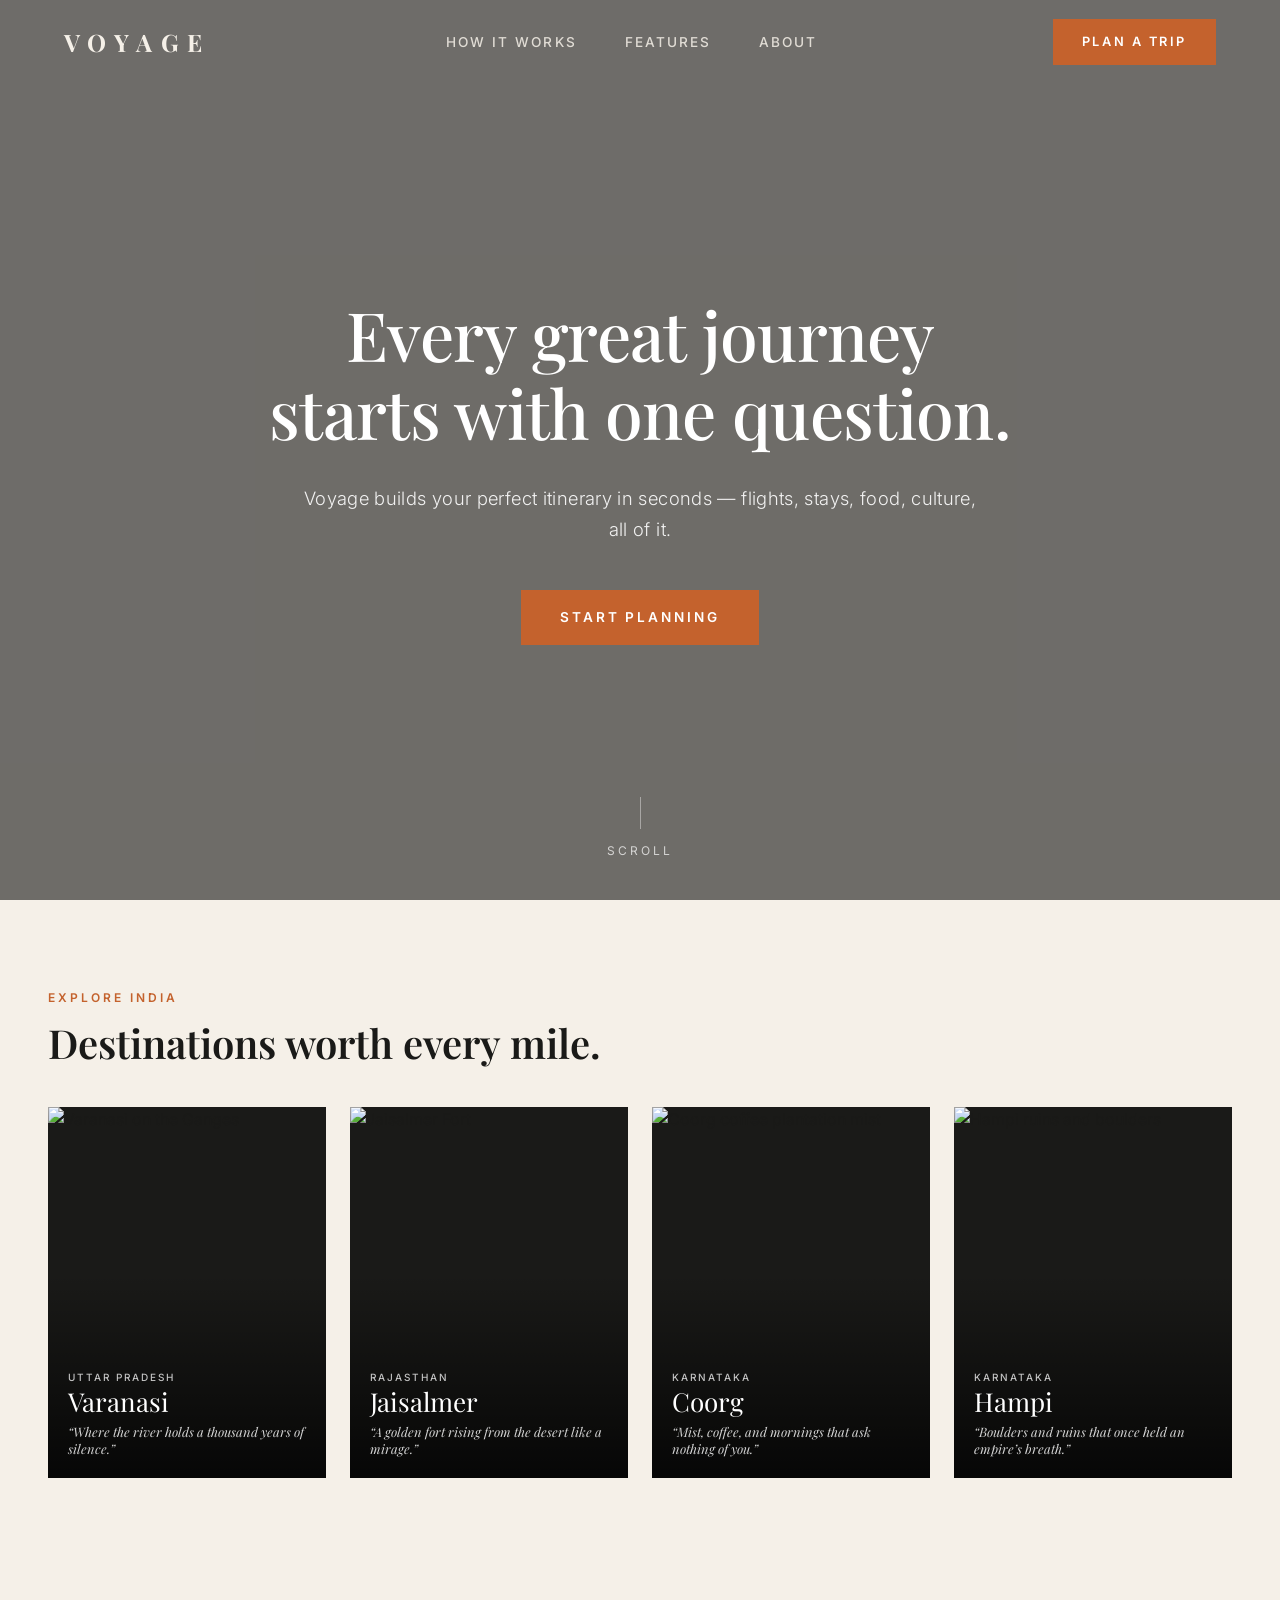
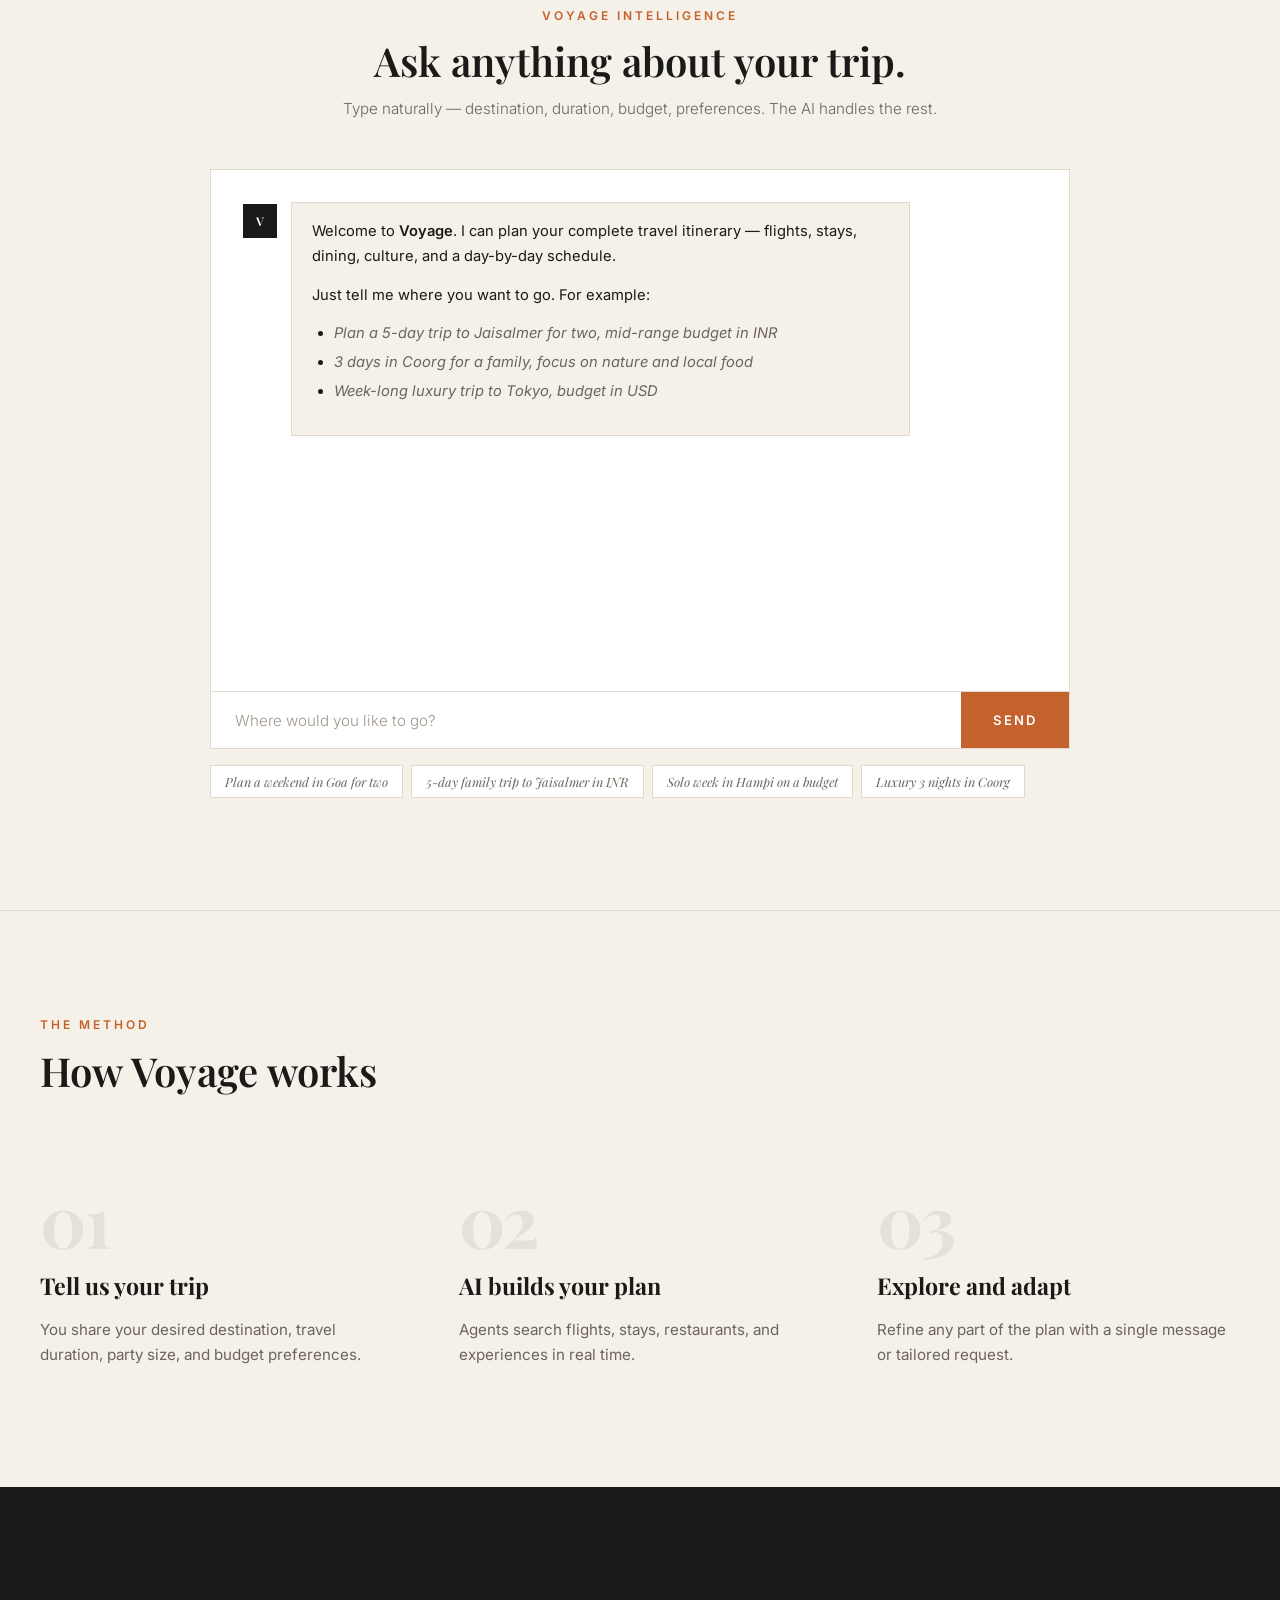
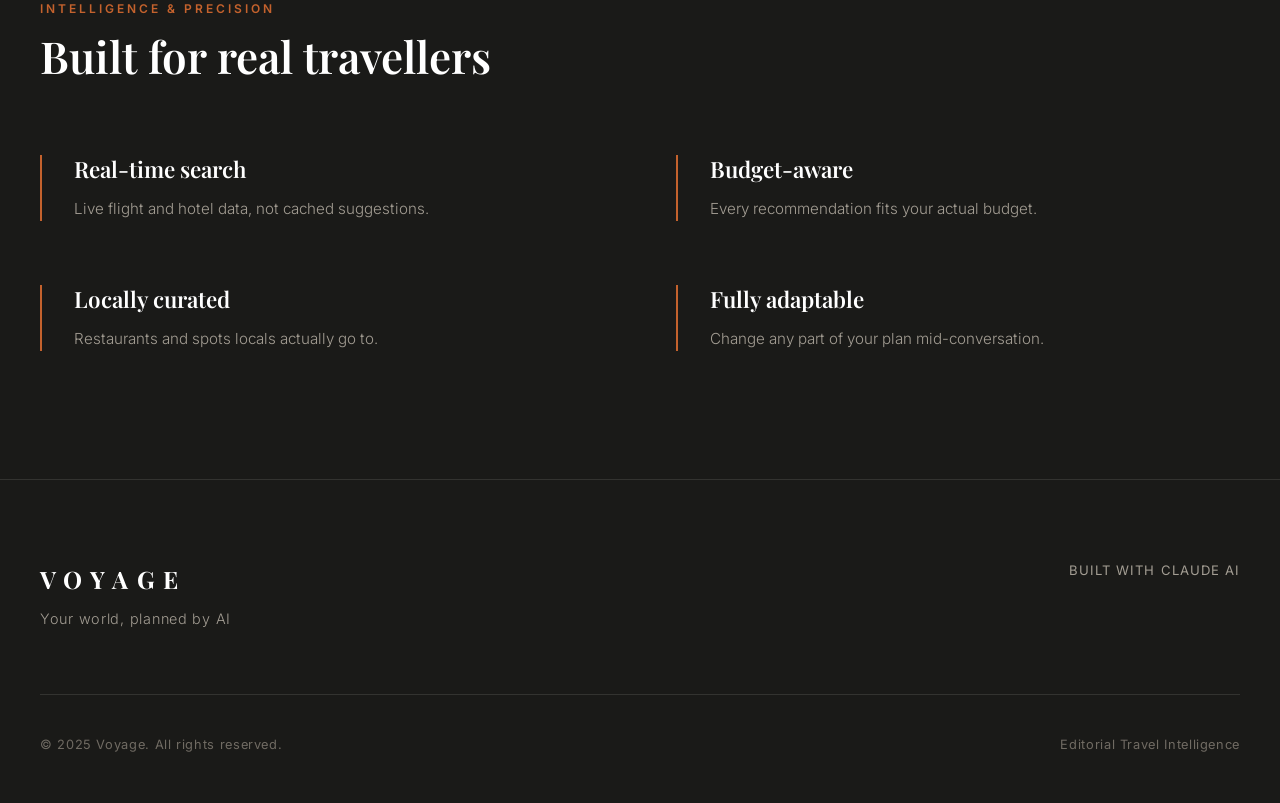
==== index.html @ a3fb4661 "Add PDF itinerary download support and dynamic frontend integration" ====
<!DOCTYPE html>
<html lang="en">

<head>
  <meta charset="UTF-8">
  <meta name="viewport" content="width=device-width, initial-scale=1.0">
  <title>VOYAGE — Your world, planned by AI</title>
  <meta name="description"
    content="Voyage builds your bespoke travel itinerary in seconds. Handcrafted, editorial itineraries powered by real-time intelligence.">

  <!-- Google Fonts: Playfair Display & Inter -->
  <link rel="preconnect" href="https://fonts.googleapis.com">
  <link rel="preconnect" href="https://fonts.gstatic.com" crossorigin>
  <link
    href="https://fonts.googleapis.com/css2?family=Inter:wght@300;400;500;600&family=Playfair+Display:ital,wght@0,400;0,500;0,600;0,700;1,400;1,600&display=swap"
    rel="stylesheet">

  <style>
    /* CSS RESET & VARIABLES */
    *,
    *::before,
    *::after {
      box-sizing: border-box;
      margin: 0;
      padding: 0;
    }

    :root {
      --bg-cream: #F5F0E8;
      --bg-white: #FFFFFF;
      --bg-dark: #1A1A18;
      --bg-dark-card: #222220;
      --text-dark: #1A1A18;
      --text-muted: #6B655D;
      --text-light: #F5F0E8;
      --text-light-muted: #A39D93;
      --accent-terracotta: #C4622D;
      --accent-terracotta-hover: #A84E1F;
      --border-cream: #E0D9CE;
      --border-dark: #333330;
      --num-grey: #E5E0D8;
      --font-serif: 'Playfair Display', Georgia, serif;
      --font-sans: 'Inter', -apple-system, BlinkMacSystemFont, 'Segoe UI', Roboto, sans-serif;
    }

    html {
      scroll-behavior: smooth;
      background-color: var(--bg-cream);
      color: var(--text-dark);
      font-family: var(--font-sans);
      font-size: 16px;
      line-height: 1.6;
      -webkit-font-smoothing: antialiased;
    }

    body {
      background-color: var(--bg-cream);
      overflow-x: hidden;
    }

    a {
      color: inherit;
      text-decoration: none;
      transition: opacity 0.2s ease, color 0.2s ease;
    }

    button,
    input,
    select,
    textarea {
      font-family: inherit;
      border-radius: 0 !important;
    }

    /* 1. NAVBAR */
    .navbar {
      position: fixed;
      top: 0;
      left: 0;
      right: 0;
      height: 84px;
      display: flex;
      align-items: center;
      justify-content: space-between;
      padding: 0 4rem;
      z-index: 1000;
      transition: background-color 0.3s ease, border-color 0.3s ease;
      background: transparent;
    }

    .navbar.scrolled {
      background-color: rgba(26, 26, 24, 0.95);
      backdrop-filter: blur(10px);
      border-bottom: 1px solid var(--border-dark);
    }

    .nav-logo {
      font-family: var(--font-serif);
      font-size: 1.5rem;
      font-weight: 700;
      letter-spacing: 0.35em;
      text-transform: uppercase;
      color: var(--text-light);
    }

    .nav-links {
      display: flex;
      align-items: center;
      gap: 3rem;
      list-style: none;
    }

    .nav-link {
      font-size: 0.85rem;
      font-weight: 500;
      letter-spacing: 0.15em;
      text-transform: uppercase;
      color: var(--text-light);
      opacity: 0.85;
      padding: 0.5rem 0;
      position: relative;
    }

    .nav-link:hover {
      opacity: 1;
    }

    .nav-link::after {
      content: '';
      position: absolute;
      bottom: 0;
      left: 0;
      width: 0;
      height: 1px;
      background-color: var(--accent-terracotta);
      transition: width 0.25s ease;
    }

    .nav-link:hover::after {
      width: 100%;
    }

    .btn-terracotta {
      background-color: var(--accent-terracotta);
      color: #FFFFFF;
      border: 1px solid var(--accent-terracotta);
      padding: 12px 28px;
      font-size: 0.8rem;
      font-weight: 600;
      letter-spacing: 0.2em;
      text-transform: uppercase;
      cursor: pointer;
      display: inline-block;
      text-align: center;
      transition: background-color 0.2s ease, border-color 0.2s ease, transform 0.15s ease;
    }

    .btn-terracotta:hover {
      background-color: var(--accent-terracotta-hover);
      border-color: var(--accent-terracotta-hover);
    }

    .btn-terracotta:active {
      transform: translateY(1px);
    }

    /* 2. HERO SECTION */
    .hero-section {
      position: relative;
      height: 100vh;
      min-height: 700px;
      display: flex;
      flex-direction: column;
      justify-content: center;
      align-items: center;
      text-align: center;
      background-image: url('https://images.unsplash.com/photo-1476514525535-07fb3b4ae5f1?w=1800');
      background-size: cover;
      background-position: center;
      background-attachment: fixed;
      padding: 0 2rem;
    }

    .hero-overlay {
      position: absolute;
      top: 0;
      left: 0;
      right: 0;
      bottom: 0;
      background-color: rgba(0, 0, 0, 0.55);
      z-index: 1;
    }

    .hero-content {
      position: relative;
      z-index: 2;
      max-width: 900px;
      margin: 0 auto;
      padding-top: 40px;
    }

    .hero-headline {
      font-family: var(--font-serif);
      font-size: 4.25rem;
      font-weight: 500;
      line-height: 1.15;
      color: #FFFFFF;
      letter-spacing: -0.01em;
      margin-bottom: 2rem;
    }

    .hero-headline span {
      display: block;
    }

    .hero-subheading {
      font-size: 1.15rem;
      font-weight: 300;
      color: rgba(255, 255, 255, 0.9);
      max-width: 680px;
      margin: 0 auto 2.75rem auto;
      line-height: 1.7;
      letter-spacing: 0.02em;
    }

    .hero-cta {
      padding: 16px 38px;
      font-size: 0.85rem;
      letter-spacing: 0.22em;
    }

    .hero-scroll-indicator {
      position: absolute;
      bottom: 2.5rem;
      left: 50%;
      transform: translateX(-50%);
      z-index: 2;
      display: flex;
      flex-direction: column;
      align-items: center;
      gap: 0.75rem;
      color: rgba(255, 255, 255, 0.7);
      font-size: 0.75rem;
      letter-spacing: 0.25em;
      text-transform: uppercase;
      font-weight: 400;
    }

    .hero-scroll-line {
      width: 1px;
      height: 32px;
      background-color: rgba(255, 255, 255, 0.4);
      animation: scrollPulse 2s cubic-bezier(0.65, 0, 0.35, 1) infinite;
    }

    @keyframes scrollPulse {
      0% {
        transform: scaleY(0);
        transform-origin: top;
        opacity: 0;
      }

      50% {
        transform: scaleY(1);
        transform-origin: top;
        opacity: 1;
      }

      50.1% {
        transform: scaleY(1);
        transform-origin: bottom;
        opacity: 1;
      }

      100% {
        transform: scaleY(0);
        transform-origin: bottom;
        opacity: 0;
      }
    }

    /* 3. DESTINATION STRIP */
    .destinations-section {
      padding: 5.5rem 0 3rem 0;
      background-color: var(--bg-cream);
    }

    .destinations-header {
      max-width: 1320px;
      margin: 0 auto 2.5rem auto;
      padding: 0 3rem;
      display: flex;
      justify-content: space-between;
      align-items: flex-end;
    }

    .section-eyebrow {
      font-size: 0.75rem;
      font-weight: 600;
      letter-spacing: 0.25em;
      text-transform: uppercase;
      color: var(--accent-terracotta);
      margin-bottom: 0.75rem;
    }

    .section-title {
      font-family: var(--font-serif);
      font-size: 2.5rem;
      font-weight: 600;
      line-height: 1.2;
      color: var(--text-dark);
    }

    .destinations-container {
      max-width: 1320px;
      margin: 0 auto;
      padding: 0 3rem;
      display: grid;
      grid-template-columns: repeat(4, 1fr);
      gap: 1.5rem;
    }

    .destination-card {
      position: relative;
      aspect-ratio: 3 / 4;
      overflow: hidden;
      cursor: pointer;
      background-color: #1A1A18;
      border: none;
    }

    .destination-image {
      width: 100%;
      height: 100%;
      object-fit: cover;
      display: block;
      transition: transform 0.6s cubic-bezier(0.25, 1, 0.5, 1);
    }

    .destination-card:hover .destination-image {
      transform: scale(1.03);
    }

    .destination-overlay {
      position: absolute;
      bottom: 0;
      left: 0;
      right: 0;
      top: 0;
      background: linear-gradient(to top, rgba(0, 0, 0, 0.75) 0%, transparent 55%);
      display: flex;
      flex-direction: column;
      justify-content: flex-end;
      align-items: flex-start;
      padding: 20px;
      text-align: left;
    }

    .destination-state {
      font-family: var(--font-sans);
      font-size: 10px;
      font-weight: 500;
      letter-spacing: 0.2em;
      text-transform: uppercase;
      color: #FFFFFF;
      opacity: 0.75;
      margin-bottom: 2px;
    }

    .destination-city {
      font-family: var(--font-serif);
      font-size: 26px;
      font-weight: 400;
      color: #FFFFFF;
      line-height: 1.15;
    }

    .destination-story {
      font-family: var(--font-serif);
      font-style: italic;
      font-size: 13px;
      color: #FFFFFF;
      opacity: 0.82;
      margin-top: 6px;
      display: block;
      line-height: 1.35;
    }

    /* 4. CHATBOT SECTION */
    .planner-section {
      padding: 5rem 2rem 7rem 2rem;
      background-color: var(--bg-cream);
    }

    .planner-wrapper {
      max-width: 860px;
      margin: 0 auto;
    }

    .planner-header {
      text-align: center;
      margin-bottom: 3rem;
    }

    /* Chat Window */
    .chat-window {
      background-color: var(--bg-white);
      border: 1px solid var(--border-cream);
      display: flex;
      flex-direction: column;
      height: 580px;
    }

    .chat-messages {
      flex: 1;
      overflow-y: auto;
      padding: 2rem;
      display: flex;
      flex-direction: column;
      gap: 1.5rem;
      scroll-behavior: smooth;
    }

    .chat-messages::-webkit-scrollbar {
      width: 4px;
    }
    .chat-messages::-webkit-scrollbar-track {
      background: var(--bg-cream);
    }
    .chat-messages::-webkit-scrollbar-thumb {
      background: var(--border-cream);
    }

    /* Message bubbles */
    .chat-msg {
      display: flex;
      gap: 0.85rem;
      animation: fadeIn 0.3s ease;
    }

    .chat-msg.user {
      flex-direction: row-reverse;
    }

    .chat-avatar {
      width: 34px;
      height: 34px;
      flex-shrink: 0;
      border: 1px solid var(--border-cream);
      display: flex;
      align-items: center;
      justify-content: center;
      font-size: 12px;
      font-weight: 600;
      letter-spacing: 0.05em;
      font-family: var(--font-serif);
      align-self: flex-start;
      margin-top: 2px;
    }

    .chat-avatar.user-av {
      background-color: var(--accent-terracotta);
      color: #FFFFFF;
      border-color: var(--accent-terracotta);
    }

    .chat-avatar.bot-av {
      background-color: var(--bg-dark);
      color: #FFFFFF;
      border-color: var(--bg-dark);
    }

    .chat-bubble {
      max-width: 78%;
      padding: 1rem 1.25rem;
      font-size: 0.92rem;
      line-height: 1.7;
      color: var(--text-dark);
    }

    .chat-msg.user .chat-bubble {
      background-color: var(--bg-dark);
      color: var(--text-light);
      font-style: italic;
      font-family: var(--font-serif);
    }

    .chat-msg.bot .chat-bubble {
      background-color: var(--bg-cream);
      border: 1px solid var(--border-cream);
    }

    /* Typing indicator */
    .typing-indicator {
      display: flex;
      align-items: center;
      gap: 5px;
      padding: 1rem 1.25rem;
      background-color: var(--bg-cream);
      border: 1px solid var(--border-cream);
      width: fit-content;
    }

    .typing-dot {
      width: 7px;
      height: 7px;
      background-color: var(--accent-terracotta);
      border-radius: 50%;
      animation: typingBounce 1.2s infinite ease-in-out;
    }

    .typing-dot:nth-child(2) { animation-delay: 0.2s; }
    .typing-dot:nth-child(3) { animation-delay: 0.4s; }

    @keyframes typingBounce {
      0%, 60%, 100% { transform: translateY(0); }
      30% { transform: translateY(-6px); }
    }

    /* Chat Input Bar */
    .chat-input-bar {
      display: flex;
      border-top: 1px solid var(--border-cream);
      background-color: var(--bg-white);
    }

    .chat-input {
      flex: 1;
      background-color: transparent;
      border: none;
      padding: 1.1rem 1.5rem;
      font-size: 0.95rem;
      color: var(--text-dark);
      font-family: var(--font-sans);
      outline: none;
      resize: none;
      height: 56px;
      line-height: 1.5;
    }

    .chat-input::placeholder {
      color: #9E968A;
      font-weight: 300;
    }

    .chat-send-btn {
      background-color: var(--accent-terracotta);
      color: #FFFFFF;
      border: none;
      padding: 0 2rem;
      font-size: 0.82rem;
      font-weight: 600;
      letter-spacing: 0.15em;
      text-transform: uppercase;
      cursor: pointer;
      transition: background-color 0.2s ease;
      white-space: nowrap;
    }

    .chat-send-btn:hover {
      background-color: var(--accent-terracotta-hover);
    }

    .chat-send-btn:disabled {
      opacity: 0.5;
      cursor: not-allowed;
    }

    /* Suggestion chips below input */
    .chat-suggestions {
      display: flex;
      flex-wrap: wrap;
      gap: 0.5rem;
      margin-top: 1rem;
    }

    .chat-chip {
      background-color: var(--bg-white);
      border: 1px solid var(--border-cream);
      color: var(--text-muted);
      padding: 7px 14px;
      font-size: 0.8rem;
      font-family: var(--font-serif);
      font-style: italic;
      cursor: pointer;
      transition: all 0.2s ease;
    }

    .chat-chip:hover {
      border-color: var(--accent-terracotta);
      color: var(--accent-terracotta);
    }

    /* Bot response markdown styling inside bubbles */
    .bot-response h1, .bot-response h2, .bot-response h3, .bot-response h4 {
      font-family: var(--font-serif);
      margin: 1.25rem 0 0.6rem 0;
      line-height: 1.3;
      color: var(--text-dark);
    }
    .bot-response h1 { font-size: 1.5rem; border-bottom: 1px solid var(--border-cream); padding-bottom: 0.4rem; }
    .bot-response h2 { font-size: 1.2rem; color: var(--accent-terracotta); font-weight: 600; }
    .bot-response h3 { font-size: 1.05rem; font-weight: 600; }
    .bot-response h4 { font-size: 0.95rem; font-weight: 600; text-transform: uppercase; letter-spacing: 0.06em; color: var(--text-muted); }
    .bot-response ul, .bot-response ol { margin: 0.6rem 0 1rem 1.4rem; }
    .bot-response li { margin-bottom: 0.35rem; line-height: 1.6; }
    .bot-response p { margin-bottom: 0.85rem; }
    .bot-response strong { font-weight: 600; color: var(--text-dark); }
    .bot-response em { font-style: italic; color: var(--text-muted); }
    .bot-response hr { border: none; border-top: 1px solid var(--border-cream); margin: 1.25rem 0; }
    .bot-response .cost-block {
      background-color: var(--bg-dark);
      color: var(--text-light);
      padding: 1.25rem 1.5rem;
      margin: 1.25rem 0;
      border-left: 3px solid var(--accent-terracotta);
    }

    /* Loading bar inside typing */
    .loading-progress-bar {
      width: 100%;
      height: 2px;
      background-color: var(--border-cream);
      margin: 0.75rem 0 0.25rem 0;
      overflow: hidden;
      position: relative;
    }

    .loading-progress-fill {
      position: absolute;
      top: 0;
      left: 0;
      height: 100%;
      width: 40%;
      background-color: var(--accent-terracotta);
      animation: progressIndeterminate 1.8s infinite ease-in-out;
    }

    @keyframes progressIndeterminate {
      0% { left: -40%; width: 40%; }
      50% { left: 40%; width: 60%; }
      100% { left: 100%; width: 40%; }
    }

    /* EDITORIAL ITINERARY OUTPUT DESIGN */
    .itinerary-output {
      display: none;
      margin-top: 3.5rem;
      background-color: var(--bg-white);
      border: 1px solid var(--border-cream);
    }

    .itinerary-output.visible {
      display: block;
      animation: fadeIn 0.5s ease forwards;
    }

    @keyframes fadeIn {
      from {
        opacity: 0;
        transform: translateY(14px);
      }

      to {
        opacity: 1;
        transform: translateY(0);
      }
    }

    /* Itinerary Destination Hero Banner */
    .itinerary-hero-banner {
      position: relative;
      height: 380px;
      background-color: #1A1A18;
      overflow: hidden;
      background-size: cover;
      background-position: center;
    }

    .itinerary-hero-overlay {
      position: absolute;
      inset: 0;
      background: linear-gradient(to top, rgba(26, 26, 24, 0.95) 0%, rgba(26, 26, 24, 0.4) 60%, rgba(0, 0, 0, 0.2) 100%);
      display: flex;
      flex-direction: column;
      justify-content: flex-end;
      padding: 3rem;
    }

    .itinerary-hero-eyebrow {
      font-size: 0.75rem;
      font-weight: 600;
      letter-spacing: 0.25em;
      text-transform: uppercase;
      color: var(--accent-terracotta);
      margin-bottom: 0.5rem;
    }

    .itinerary-hero-title {
      font-family: var(--font-serif);
      font-size: 3rem;
      font-weight: 500;
      color: #FFFFFF;
      line-height: 1.15;
      margin-bottom: 0.75rem;
    }

    .itinerary-hero-meta {
      display: flex;
      flex-wrap: wrap;
      gap: 1.5rem;
      font-size: 0.85rem;
      color: rgba(255, 255, 255, 0.85);
      letter-spacing: 0.08em;
      text-transform: uppercase;
    }

    /* Stats Ribbon */
    .itinerary-stats-ribbon {
      display: grid;
      grid-template-columns: repeat(4, 1fr);
      border-bottom: 1px solid var(--border-cream);
      background-color: #FAF6F0;
    }

    .stat-ribbon-cell {
      padding: 1.5rem 2rem;
      border-right: 1px solid var(--border-cream);
    }

    .stat-ribbon-cell:last-child {
      border-right: none;
    }

    .stat-ribbon-label {
      font-size: 0.72rem;
      font-weight: 600;
      letter-spacing: 0.15em;
      text-transform: uppercase;
      color: var(--text-muted);
      margin-bottom: 0.35rem;
    }

    .stat-ribbon-val {
      font-family: var(--font-serif);
      font-size: 1.25rem;
      font-weight: 600;
      color: var(--text-dark);
    }

    /* Itinerary Body Content */
    .itinerary-body-container {
      padding: 3.5rem;
    }

    .itinerary-action-bar {
      display: flex;
      justify-content: space-between;
      align-items: center;
      border-bottom: 1px solid var(--border-cream);
      padding-bottom: 1.5rem;
      margin-bottom: 2.5rem;
    }

    .itinerary-action-btn-group {
      display: flex;
      gap: 0.75rem;
    }

    .btn-secondary {
      background-color: transparent;
      color: var(--text-dark);
      border: 1px solid var(--border-cream);
      padding: 10px 20px;
      font-size: 0.78rem;
      font-weight: 600;
      letter-spacing: 0.15em;
      text-transform: uppercase;
      cursor: pointer;
      transition: all 0.2s ease;
    }

    .btn-secondary:hover {
      border-color: var(--text-dark);
      background-color: var(--bg-cream);
    }

    /* Editorial Formatted Sections */
    .editorial-section-block {
      margin-bottom: 3.5rem;
    }

    .editorial-section-header {
      display: flex;
      align-items: baseline;
      justify-content: space-between;
      border-bottom: 1px solid var(--border-cream);
      padding-bottom: 0.85rem;
      margin-bottom: 2rem;
    }

    .editorial-section-title {
      font-family: var(--font-serif);
      font-size: 1.75rem;
      font-weight: 600;
      color: var(--text-dark);
      letter-spacing: -0.01em;
    }

    .editorial-section-tag {
      font-size: 0.72rem;
      font-weight: 600;
      letter-spacing: 0.2em;
      text-transform: uppercase;
      color: var(--accent-terracotta);
    }

    /* Day Timeline Cards */
    .timeline-day-card {
      border-left: 2px solid var(--accent-terracotta);
      padding-left: 2rem;
      margin-bottom: 2.5rem;
      position: relative;
    }

    .timeline-day-card::before {
      content: '';
      position: absolute;
      left: -6px;
      top: 4px;
      width: 10px;
      height: 10px;
      background-color: var(--accent-terracotta);
    }

    .timeline-day-title {
      font-family: var(--font-serif);
      font-size: 1.35rem;
      font-weight: 600;
      color: var(--text-dark);
      margin-bottom: 0.75rem;
    }

    .timeline-day-content {
      font-size: 0.96rem;
      color: var(--text-dark);
      line-height: 1.75;
    }

    .timeline-day-content p {
      margin-bottom: 0.85rem;
    }

    .timeline-day-content ul {
      margin-left: 1.25rem;
      margin-bottom: 1rem;
    }

    .timeline-day-content li {
      margin-bottom: 0.5rem;
    }

    /* Grid for Hotels & Restaurants */
    .editorial-cards-grid {
      display: grid;
      grid-template-columns: repeat(2, 1fr);
      gap: 1.5rem;
    }

    .editorial-feature-card {
      background-color: #FAF6F0;
      border: 1px solid var(--border-cream);
      padding: 1.75rem;
    }

    .feature-card-header {
      display: flex;
      justify-content: space-between;
      align-items: flex-start;
      margin-bottom: 0.75rem;
    }

    .feature-card-name {
      font-family: var(--font-serif);
      font-size: 1.15rem;
      font-weight: 600;
      color: var(--text-dark);
    }

    .feature-card-price {
      font-size: 0.82rem;
      font-weight: 600;
      letter-spacing: 0.05em;
      color: var(--accent-terracotta);
      background-color: var(--bg-white);
      border: 1px solid var(--border-cream);
      padding: 4px 10px;
      white-space: nowrap;
    }

    .feature-card-desc {
      font-size: 0.88rem;
      color: var(--text-muted);
      line-height: 1.6;
    }

    /* Weather Highlight Banner */
    .weather-highlight-box {
      background-color: var(--bg-cream);
      border: 1px solid var(--border-cream);
      padding: 2rem;
      margin-bottom: 3rem;
      display: flex;
      align-items: center;
      gap: 2rem;
    }

    .weather-temp-badge {
      font-family: var(--font-serif);
      font-size: 2.25rem;
      font-weight: 600;
      color: var(--accent-terracotta);
      border-right: 1px solid var(--border-cream);
      padding-right: 2rem;
      min-width: 140px;
    }

    .weather-info-text {
      font-size: 0.92rem;
      color: var(--text-dark);
      line-height: 1.6;
    }

    /* Financial Summary Box */
    .budget-summary-box {
      background-color: var(--bg-dark);
      color: var(--text-light);
      padding: 2.5rem;
      border: 1px solid var(--border-dark);
      margin-top: 3rem;
    }

    .budget-summary-title {
      font-family: var(--font-serif);
      font-size: 1.5rem;
      font-weight: 600;
      color: #FFFFFF;
      margin-bottom: 1.5rem;
      border-bottom: 1px solid var(--border-dark);
      padding-bottom: 0.75rem;
    }

    .budget-breakdown-list {
      list-style: none;
      margin-bottom: 1.5rem;
    }

    .budget-breakdown-row {
      display: flex;
      justify-content: space-between;
      padding: 0.65rem 0;
      border-bottom: 1px solid rgba(255, 255, 255, 0.08);
      font-size: 0.92rem;
      color: var(--text-light-muted);
    }

    .budget-breakdown-row strong {
      color: #FFFFFF;
    }

    .budget-total-row {
      display: flex;
      justify-content: space-between;
      padding-top: 1.25rem;
      font-size: 1.15rem;
      font-weight: 600;
      color: #FFFFFF;
    }

    .budget-total-val {
      color: var(--accent-terracotta);
      font-family: var(--font-serif);
      font-size: 1.4rem;
    }

    /* Raw Markdown fallback view */
    .raw-markdown-view {
      font-family: var(--font-sans);
      color: var(--text-dark);
      line-height: 1.8;
      font-size: 0.98rem;
    }

    .raw-markdown-view h1,
    .raw-markdown-view h2,
    .raw-markdown-view h3 {
      font-family: var(--font-serif);
      color: var(--text-dark);
      margin: 2rem 0 1rem 0;
      line-height: 1.3;
    }

    .raw-markdown-view h1 { font-size: 2rem; }
    .raw-markdown-view h2 { font-size: 1.5rem; border-bottom: 1px solid var(--border-cream); padding-bottom: 0.5rem; }
    .raw-markdown-view h3 { font-size: 1.2rem; }
    .raw-markdown-view ul, .raw-markdown-view ol { margin: 1rem 0 1.5rem 1.5rem; }
    .raw-markdown-view li { margin-bottom: 0.5rem; }
    .raw-markdown-view p { margin-bottom: 1.25rem; }

    /* 5. HOW IT WORKS SECTION */
    .how-it-works-section {
      padding: 6.5rem 2rem 7.5rem 2rem;
      background-color: var(--bg-cream);
      border-top: 1px solid var(--border-cream);
    }

    .how-wrapper {
      max-width: 1200px;
      margin: 0 auto;
    }

    .how-header {
      margin-bottom: 4.5rem;
    }

    .steps-row {
      display: grid;
      grid-template-columns: repeat(3, 1fr);
      gap: 3.5rem;
    }

    .step-item {
      position: relative;
      padding-top: 1rem;
    }

    .step-number {
      font-family: var(--font-serif);
      font-size: 4.5rem;
      font-weight: 700;
      line-height: 1;
      color: var(--num-grey);
      margin-bottom: 1rem;
      user-select: none;
      letter-spacing: -0.03em;
    }

    .step-title {
      font-family: var(--font-serif);
      font-size: 1.45rem;
      font-weight: 700;
      color: var(--text-dark);
      margin-bottom: 1rem;
      line-height: 1.3;
    }

    .step-desc {
      font-size: 0.95rem;
      color: var(--text-muted);
      line-height: 1.65;
      font-weight: 400;
    }

    /* 6. FEATURES SECTION */
    .features-section {
      padding: 7rem 2rem 8rem 2rem;
      background-color: var(--bg-dark);
      color: var(--text-light);
    }

    .features-wrapper {
      max-width: 1200px;
      margin: 0 auto;
    }

    .features-header {
      margin-bottom: 4.5rem;
    }

    .features-title {
      font-family: var(--font-serif);
      font-size: 2.75rem;
      font-weight: 600;
      color: #FFFFFF;
      line-height: 1.2;
    }

    .features-grid {
      display: grid;
      grid-template-columns: repeat(2, 1fr);
      gap: 4rem 4.5rem;
    }

    .feature-item {
      border-left: 2px solid var(--accent-terracotta);
      padding-left: 2rem;
    }

    .feature-title {
      font-family: var(--font-serif);
      font-size: 1.4rem;
      font-weight: 600;
      color: #FFFFFF;
      margin-bottom: 0.75rem;
      line-height: 1.3;
    }

    .feature-desc {
      font-size: 0.95rem;
      color: var(--text-light-muted);
      line-height: 1.65;
      font-weight: 300;
    }

    /* 7. FOOTER */
    .footer {
      background-color: var(--bg-dark);
      color: var(--text-light);
      border-top: 1px solid var(--border-dark);
      padding: 5rem 2rem 3rem 2rem;
    }

    .footer-wrapper {
      max-width: 1200px;
      margin: 0 auto;
    }

    .footer-top {
      display: flex;
      justify-content: space-between;
      align-items: flex-start;
      margin-bottom: 4rem;
    }

    .footer-logo {
      font-family: var(--font-serif);
      font-size: 1.5rem;
      font-weight: 700;
      letter-spacing: 0.35em;
      text-transform: uppercase;
      color: #FFFFFF;
      margin-bottom: 0.5rem;
    }

    .footer-tagline {
      font-size: 0.9rem;
      color: var(--text-light-muted);
      letter-spacing: 0.05em;
      font-weight: 300;
    }

    .footer-meta-right {
      font-size: 0.82rem;
      color: var(--text-light-muted);
      letter-spacing: 0.08em;
      text-transform: uppercase;
      font-weight: 400;
    }

    .footer-rule {
      height: 1px;
      background-color: var(--border-dark);
      margin-bottom: 2.5rem;
    }

    .footer-bottom {
      display: flex;
      justify-content: space-between;
      align-items: center;
      font-size: 0.8rem;
      color: #706B63;
      letter-spacing: 0.05em;
    }

    /* RESPONSIVE DESIGN */
    @media (max-width: 1024px) {
      .destinations-container {
        grid-template-columns: repeat(2, 1fr);
      }

      .itinerary-stats-ribbon {
        grid-template-columns: repeat(2, 1fr);
      }

      .stat-ribbon-cell:nth-child(2) {
        border-right: none;
      }
    }

    @media (max-width: 768px) {
      .navbar {
        padding: 0 1.5rem;
        height: 72px;
      }

      .nav-links {
        display: none;
      }

      .hero-headline {
        font-size: 2.8rem;
      }

      .hero-subheading {
        font-size: 1rem;
      }

      .destinations-container {
        grid-template-columns: 1fr;
        padding: 0 1.5rem;
      }

      .destinations-header {
        padding: 0 1.5rem;
      }

      .planner-card,
      .itinerary-body-container {
        padding: 2rem 1.5rem;
      }

      .itinerary-hero-overlay {
        padding: 2rem 1.5rem;
      }

      .itinerary-hero-title {
        font-size: 2.2rem;
      }

      .itinerary-stats-ribbon {
        grid-template-columns: 1fr;
      }

      .stat-ribbon-cell {
        border-right: none;
        border-bottom: 1px solid var(--border-cream);
      }

      .editorial-cards-grid {
        grid-template-columns: 1fr;
      }

      .weather-highlight-box {
        flex-direction: column;
        align-items: flex-start;
        gap: 1rem;
      }

      .weather-temp-badge {
        border-right: none;
        padding-right: 0;
        border-bottom: 1px solid var(--border-cream);
        padding-bottom: 0.5rem;
      }

      .form-row {
        grid-template-columns: 1fr;
        gap: 1.5rem;
      }

      .steps-row {
        grid-template-columns: 1fr;
        gap: 2.5rem;
      }

      .features-grid {
        grid-template-columns: 1fr;
        gap: 2.5rem;
      }

      .footer-top {
        flex-direction: column;
        gap: 2rem;
      }

      .footer-bottom {
        flex-direction: column;
        gap: 1rem;
        text-align: center;
      }
    }

    /* Print Styles */
    @media print {
      .navbar,
      .hero-section,
      .destinations-section,
      .planner-card,
      .planner-loading-card,
      .how-it-works-section,
      .features-section,
      .footer,
      .itinerary-action-bar {
        display: none !important;
      }

      body, html {
        background-color: #FFFFFF !important;
      }

      .itinerary-output {
        display: block !important;
        border: none !important;
        margin: 0 !important;
        padding: 0 !important;
      }
    }
  </style>
</head>

<body>

  <!-- 1. NAVBAR -->
  <header class="navbar" id="navbar">
    <a href="#" class="nav-logo">VOYAGE</a>
    <nav>
      <ul class="nav-links">
        <li><a href="#how-it-works" class="nav-link">How it Works</a></li>
        <li><a href="#features" class="nav-link">Features</a></li>
        <li><a href="#planner" class="nav-link">About</a></li>
      </ul>
    </nav>
    <a href="#planner" class="btn-terracotta">Plan a Trip</a>
  </header>

  <!-- 2. HERO SECTION -->
  <section class="hero-section" id="hero">
    <div class="hero-overlay"></div>
    <div class="hero-content">
      <h1 class="hero-headline">
        <span>Every great journey</span>
        <span>starts with one question.</span>
      </h1>
      <p class="hero-subheading">
        Voyage builds your perfect itinerary in seconds — flights, stays, food, culture, all of it.
      </p>
      <a href="#planner" class="btn-terracotta hero-cta">Start Planning</a>
    </div>
    <div class="hero-scroll-indicator">
      <div class="hero-scroll-line"></div>
      <span>scroll</span>
    </div>
  </section>

  <!-- 3. DESTINATION STRIP -->
  <section class="destinations-section" id="destinations">
    <div class="destinations-header">
      <div>
        <div class="section-eyebrow">EXPLORE INDIA</div>
        <h2 class="section-title">Destinations worth every mile.</h2>
      </div>
    </div>
    <div class="destinations-container">

      <!-- Card 1: Varanasi -->
      <div class="destination-card" onclick="selectDestination('Varanasi, Uttar Pradesh, India')">
        <img class="destination-image"
          src="https://assets.theasar.com/blogs/1768561498185_top_10_places_to_visit_in_varanasi.webp"
          alt="Varanasi on the Ganges">
        <div class="destination-overlay">
          <div class="destination-state">UTTAR PRADESH</div>
          <div class="destination-city">Varanasi</div>
          <span class="destination-story">&ldquo;Where the river holds a thousand years of silence.&rdquo;</span>
        </div>
      </div>

      <!-- Card 2: Jaisalmer -->
      <div class="destination-card" onclick="selectDestination('Jaisalmer, Rajasthan, India')">
        <img class="destination-image" src="https://images.unsplash.com/photo-1599661046289-e31897846e41?w=600"
          alt="Jaisalmer Fort">
        <div class="destination-overlay">
          <div class="destination-state">RAJASTHAN</div>
          <div class="destination-city">Jaisalmer</div>
          <span class="destination-story">&ldquo;A golden fort rising from the desert like a mirage.&rdquo;</span>
        </div>
      </div>

      <!-- Card 3: Coorg -->
      <div class="destination-card" onclick="selectDestination('Coorg, Karnataka, India')">
        <img class="destination-image"
          src="https://encrypted-tbn0.gstatic.com/images?q=tbn:ANd9GcSp_cVh1C0axorSKatllqjt6EtCI_Klu6YK9dXhfuIkarvGgjJ6x2F-SMsN&s=10"
          alt="Coorg coffee plantation mist">
        <div class="destination-overlay">
          <div class="destination-state">KARNATAKA</div>
          <div class="destination-city">Coorg</div>
          <span class="destination-story">&ldquo;Mist, coffee, and mornings that ask nothing of you.&rdquo;</span>
        </div>
      </div>

      <!-- Card 4: Hampi -->
      <div class="destination-card" onclick="selectDestination('Hampi, Karnataka, India')">
        <img class="destination-image"
          src="https://www.stayvista.com/blog/wp-content/uploads/2024/09/Hampi_karnataka.jpg"
          alt="Hampi ruins and boulders">
        <div class="destination-overlay">
          <div class="destination-state">KARNATAKA</div>
          <div class="destination-city">Hampi</div>
          <span class="destination-story">&ldquo;Boulders and ruins that once held an empire&rsquo;s
            breath.&rdquo;</span>
        </div>
      </div>

    </div>
  </section>

  <!-- 4. CHATBOT SECTION -->
  <section class="planner-section" id="planner">
    <div class="planner-wrapper">
      <div class="planner-header">
        <div class="section-eyebrow">VOYAGE INTELLIGENCE</div>
        <h2 class="section-title">Ask anything about your trip.</h2>
        <p style="color: var(--text-muted); font-size: 0.95rem; margin-top: 0.75rem; font-weight: 300;">Type naturally — destination, duration, budget, preferences. The AI handles the rest.</p>
      </div>

      <!-- Chat Window -->
      <div class="chat-window" id="chatWindow">
        <div class="chat-messages" id="chatMessages">
          <!-- Voyage welcome message -->
          <div class="chat-msg bot" id="welcomeMsg">
            <div class="chat-avatar bot-av">V</div>
            <div class="chat-bubble bot-response">
              <p>Welcome to <strong>Voyage</strong>. I can plan your complete travel itinerary — flights, stays, dining, culture, and a day-by-day schedule.</p>
              <p>Just tell me where you want to go. For example:</p>
              <ul>
                <li><em>Plan a 5-day trip to Jaisalmer for two, mid-range budget in INR</em></li>
                <li><em>3 days in Coorg for a family, focus on nature and local food</em></li>
                <li><em>Week-long luxury trip to Tokyo, budget in USD</em></li>
              </ul>
            </div>
          </div>
        </div>

        <!-- Input Bar -->
        <div class="chat-input-bar">
          <textarea
            id="chatInput"
            class="chat-input"
            placeholder="Where would you like to go?"
            rows="1"
            onkeydown="handleChatKey(event)"
          ></textarea>
          <button id="chatSendBtn" class="chat-send-btn" onclick="sendChatMessage()">Send</button>
        </div>
      </div>

      <!-- Suggestion Chips -->
      <div class="chat-suggestions" id="chatSuggestions">
        <button class="chat-chip" onclick="useChip(this)">Plan a weekend in Goa for two</button>
        <button class="chat-chip" onclick="useChip(this)">5-day family trip to Jaisalmer in INR</button>
        <button class="chat-chip" onclick="useChip(this)">Solo week in Hampi on a budget</button>
        <button class="chat-chip" onclick="useChip(this)">Luxury 3 nights in Coorg</button>
      </div>
    </div>
  </section>

  <!-- 5. HOW IT WORKS SECTION -->
  <section class="how-it-works-section" id="how-it-works">
    <div class="how-wrapper">
      <div class="how-header">
        <div class="section-eyebrow">THE METHOD</div>
        <h2 class="section-title">How Voyage works</h2>
      </div>

      <div class="steps-row">
        <!-- Step 1 -->
        <div class="step-item">
          <div class="step-number">01</div>
          <h3 class="step-title">Tell us your trip</h3>
          <p class="step-desc">You share your desired destination, travel duration, party size, and budget preferences.</p>
        </div>

        <!-- Step 2 -->
        <div class="step-item">
          <div class="step-number">02</div>
          <h3 class="step-title">AI builds your plan</h3>
          <p class="step-desc">Agents search flights, stays, restaurants, and experiences in real time.</p>
        </div>

        <!-- Step 3 -->
        <div class="step-item">
          <div class="step-number">03</div>
          <h3 class="step-title">Explore and adapt</h3>
          <p class="step-desc">Refine any part of the plan with a single message or tailored request.</p>
        </div>
      </div>
    </div>
  </section>

  <!-- 6. FEATURES SECTION -->
  <section class="features-section" id="features">
    <div class="features-wrapper">
      <div class="features-header">
        <div class="section-eyebrow" style="color: var(--accent-terracotta);">INTELLIGENCE & PRECISION</div>
        <h2 class="features-title">Built for real travellers</h2>
      </div>

      <div class="features-grid">
        <!-- Feature 1 -->
        <div class="feature-item">
          <h3 class="feature-title">Real-time search</h3>
          <p class="feature-desc">Live flight and hotel data, not cached suggestions.</p>
        </div>

        <!-- Feature 2 -->
        <div class="feature-item">
          <h3 class="feature-title">Budget-aware</h3>
          <p class="feature-desc">Every recommendation fits your actual budget.</p>
        </div>

        <!-- Feature 3 -->
        <div class="feature-item">
          <h3 class="feature-title">Locally curated</h3>
          <p class="feature-desc">Restaurants and spots locals actually go to.</p>
        </div>

        <!-- Feature 4 -->
        <div class="feature-item">
          <h3 class="feature-title">Fully adaptable</h3>
          <p class="feature-desc">Change any part of your plan mid-conversation.</p>
        </div>
      </div>
    </div>
  </section>

  <!-- 7. FOOTER -->
  <footer class="footer">
    <div class="footer-wrapper">
      <div class="footer-top">
        <div>
          <div class="footer-logo">VOYAGE</div>
          <div class="footer-tagline">Your world, planned by AI</div>
        </div>
        <div class="footer-meta-right">
          Built with Claude AI
        </div>
      </div>
      <div class="footer-rule"></div>
      <div class="footer-bottom">
        <div>&copy; 2025 Voyage. All rights reserved.</div>
        <div>Editorial Travel Intelligence</div>
      </div>
    </div>
  </footer>

  <!-- VANILLA JAVASCRIPT -->
  <script>
    // -----------------------------------------------
    // DESTINATION PHOTOS
    // -----------------------------------------------
    const DESTINATION_PHOTOS = {
      'varanasi': 'https://assets.theasar.com/blogs/1768561498185_top_10_places_to_visit_in_varanasi.webp',
      'jaisalmer': 'https://images.unsplash.com/photo-1599661046289-e31897846e41?w=1600',
      'coorg': 'https://encrypted-tbn0.gstatic.com/images?q=tbn:ANd9GcSp_cVh1C0axorSKatllqjt6EtCI_Klu6YK9dXhfuIkarvGgjJ6x2F-SMsN&s=10',
      'hampi': 'https://www.stayvista.com/blog/wp-content/uploads/2024/09/Hampi_karnataka.jpg',
      'tokyo': 'https://images.unsplash.com/photo-1540959733332-eab4deabeeaf?w=1600',
      'paris': 'https://images.unsplash.com/photo-1502602898657-3e91760cbb34?w=1600',
      'brisbane': 'https://images.unsplash.com/photo-1566737236500-c8ac43014a67?w=1600',
      'sydney': 'https://images.unsplash.com/photo-1506973035872-a4ec16b8e8d9?w=1600',
      'goa': 'https://images.unsplash.com/photo-1512343879784-a960bf40e7f2?w=1600',
      'london': 'https://images.unsplash.com/photo-1513635269975-59663e0ac1ad?w=1600',
      'new york': 'https://images.unsplash.com/photo-1499092346302-b8d7a599e27b?w=1600',
      'rome': 'https://images.unsplash.com/photo-1552832230-c0197dd311b5?w=1600',
      'santorini': 'https://images.unsplash.com/photo-1570077188670-e3a8d69ac5ff?w=1600',
      'marrakech': 'https://images.unsplash.com/photo-1539020140153-e479b8c22e70?w=1600',
      'bali': 'https://images.unsplash.com/photo-1537996194471-e657df975ab4?w=1600',
      'dubai': 'https://images.unsplash.com/photo-1512453979798-5ea266f8880c?w=1600',
      'default': 'https://images.unsplash.com/photo-1476514525535-07fb3b4ae5f1?w=1800'
    };

    function getDestinationPhoto(name) {
      if (!name) return DESTINATION_PHOTOS['default'];
      const clean = name.toLowerCase();
      for (const [key, url] of Object.entries(DESTINATION_PHOTOS)) {
        if (clean.includes(key)) return url;
      }
      return DESTINATION_PHOTOS['default'];
    }

    // -----------------------------------------------
    // NAVBAR SCROLL
    // -----------------------------------------------
    window.addEventListener('scroll', () => {
      const navbar = document.getElementById('navbar');
      if (window.scrollY > 80) {
        navbar.classList.add('scrolled');
      } else {
        navbar.classList.remove('scrolled');
      }
    });

    // -----------------------------------------------
    // DESTINATION CARD CLICK — pre-fills chat input
    // -----------------------------------------------
    function selectDestination(destinationName) {
      const input = document.getElementById('chatInput');
      input.value = `Plan a trip to ${destinationName}`;
      document.getElementById('planner').scrollIntoView({ behavior: 'smooth' });
      input.focus();
    }

    // -----------------------------------------------
    // CHAT SUGGESTION CHIPS
    // -----------------------------------------------
    function useChip(btn) {
      const input = document.getElementById('chatInput');
      input.value = btn.textContent;
      input.focus();
    }

    // -----------------------------------------------
    // MARKDOWN → HTML RENDERER
    // -----------------------------------------------
    function renderMarkdown(md) {
      if (!md || !md.trim()) return '<p>No content returned.</p>';

      let html = md
        // Horizontal rules
        .replace(/^---+$/gm, '<hr>')
        // H1
        .replace(/^# (.+)$/gm, '<h1>$1</h1>')
        // H2
        .replace(/^## (.+)$/gm, '<h2>$2</h2>'.replace('$2', '$1'))
        // H3
        .replace(/^### (.+)$/gm, '<h3>$1</h3>')
        // H4
        .replace(/^#### (.+)$/gm, '<h4>$1</h4>')
        // Bold
        .replace(/\*\*(.+?)\*\*/g, '<strong>$1</strong>')
        // Italic
        .replace(/\*(.+?)\*/g, '<em>$1</em>')
        // Unordered list items
        .replace(/^[ \t]*[\*\-] (.+)$/gm, '<li>$1</li>')
        // Ordered list items
        .replace(/^[ \t]*\d+\. (.+)$/gm, '<li>$1</li>')
        // Wrap consecutive <li> in <ul>
        .replace(/(<li>[\s\S]*?<\/li>)(\s*(?=<li>|$))/g, '$1')
        .replace(/((?:<li>[\s\S]*?<\/li>\s*)+)/gm, '<ul>$1</ul>')
        // Paragraphs: double newlines
        .replace(/\n\n+/g, '</p><p>')
        // Single newlines to <br> within paragraphs
        .replace(/([^>])\n([^<])/g, '$1<br>$2');

      return `<p>${html}</p>`;
    }

    // -----------------------------------------------
    // CHAT STATE
    // -----------------------------------------------
    let isBotThinking = false;
    let lastRawText = '';

    // -----------------------------------------------
    // APPEND MESSAGE TO CHAT
    // -----------------------------------------------
    function appendMessage(role, htmlContent) {
      const messages = document.getElementById('chatMessages');
      const wrapper = document.createElement('div');
      wrapper.className = `chat-msg ${role}`;

      const avatar = document.createElement('div');
      avatar.className = `chat-avatar ${role === 'user' ? 'user-av' : 'bot-av'}`;
      avatar.textContent = role === 'user' ? 'You' : 'V';

      const bubble = document.createElement('div');
      bubble.className = 'chat-bubble' + (role === 'bot' ? ' bot-response' : '');
      bubble.innerHTML = htmlContent;

      wrapper.appendChild(avatar);
      wrapper.appendChild(bubble);
      messages.appendChild(wrapper);
      messages.scrollTop = messages.scrollHeight;
      return bubble;
    }

    // -----------------------------------------------
    // SHOW / REMOVE TYPING INDICATOR
    // -----------------------------------------------
    function showTyping() {
      const messages = document.getElementById('chatMessages');
      const wrapper = document.createElement('div');
      wrapper.className = 'chat-msg bot';
      wrapper.id = 'typingIndicator';

      const avatar = document.createElement('div');
      avatar.className = 'chat-avatar bot-av';
      avatar.textContent = 'V';

      const indicator = document.createElement('div');
      indicator.className = 'typing-indicator';
      indicator.innerHTML = `
        <span class="typing-dot"></span>
        <span class="typing-dot"></span>
        <span class="typing-dot"></span>
        <div class="loading-progress-bar" style="position:absolute; bottom:0; left:0; right:0; height:2px;">
          <div class="loading-progress-fill"></div>
        </div>
      `;
      indicator.style.position = 'relative';

      wrapper.appendChild(avatar);
      wrapper.appendChild(indicator);
      messages.appendChild(wrapper);
      messages.scrollTop = messages.scrollHeight;
    }

    function removeTyping() {
      const indicator = document.getElementById('typingIndicator');
      if (indicator) indicator.remove();
    }

    // -----------------------------------------------
    // HANDLE ENTER KEY
    // -----------------------------------------------
    function handleChatKey(e) {
      if (e.key === 'Enter' && !e.shiftKey) {
        e.preventDefault();
        sendChatMessage();
      }
    }

    // -----------------------------------------------
    // SEND MESSAGE & CALL BACKEND
    // -----------------------------------------------
    async function sendChatMessage() {
      if (isBotThinking) return;

      const input = document.getElementById('chatInput');
      const sendBtn = document.getElementById('chatSendBtn');
      const userText = input.value.trim();
      if (!userText) return;

      // Show user message
      appendMessage('user', `<em>${userText}</em>`);
      input.value = '';
      input.style.height = 'auto';

      // Lock UI
      isBotThinking = true;
      sendBtn.disabled = true;
      sendBtn.textContent = '...';

      // Show typing animation
      showTyping();

      // Scroll planner into view
      document.getElementById('planner').scrollIntoView({ behavior: 'smooth', block: 'start' });

      try {
        const baseUrl = (window.location.origin && !window.location.origin.includes('file://'))
          ? window.location.origin
          : 'http://localhost:8000';

        const response = await fetch(`${baseUrl}/query`, {
          method: 'POST',
          headers: { 'Content-Type': 'application/json' },
          body: JSON.stringify({ question: userText })
        });

        removeTyping();

        if (response.ok) {
          const data = await response.json();
          const rawAnswer = data.answer || '';
          const pdfUrl = data.pdf_url ? `${baseUrl}${data.pdf_url}` : null;
          lastRawText = rawAnswer;

          if (!rawAnswer.trim() || rawAnswer.trim() === 'Itinerary generated successfully.') {
            appendMessage('bot', `<p>The agent returned no itinerary. This may be a rate-limit issue with the Gemini API. Please wait a moment and try again.</p>`);
          } else {
            let botHtml = renderMarkdown(rawAnswer);
            if (pdfUrl) {
              botHtml += `
                <div style="margin-top: 1.5rem; padding-top: 1rem; border-top: 1px dashed var(--border-cream); display: flex; align-items: center; justify-content: space-between; gap: 1rem; flex-wrap: wrap;">
                  <span style="font-size: 0.82rem; color: var(--text-muted); font-weight: 500;">📄 Complete PDF Itinerary Ready</span>
                  <a href="${pdfUrl}" target="_blank" download class="btn-terracotta" style="padding: 10px 22px; font-size: 0.78rem; display: inline-flex; align-items: center; gap: 8px; text-decoration: none;">
                    <svg width="15" height="15" viewBox="0 0 24 24" fill="none" stroke="currentColor" stroke-width="2.2" stroke-linecap="round" stroke-linejoin="round"><path d="M21 15v4a2 2 0 0 1-2 2H5a2 2 0 0 1-2-2v-4"/><polyline points="7 10 12 15 17 10"/><line x1="12" y1="15" x2="12" y2="3"/></svg>
                    Download PDF Itinerary
                  </a>
                </div>
              `;
            }
            appendMessage('bot', botHtml);
          }
        } else {
          const errData = await response.json().catch(() => ({}));
          const errMsg = errData.error || response.statusText || 'Unknown error';
          appendMessage('bot', `
            <p><strong>Agent Notice:</strong> ${errMsg}</p>
            ${errMsg.includes('429') || errMsg.includes('quota') ? `<p>You have hit the Gemini free-tier daily quota (20 requests/day). Please wait until tomorrow or upgrade your plan at <a href="https://aistudio.google.com" target="_blank" style="color: var(--accent-terracotta);">aistudio.google.com</a>.</p>` : ''}
          `);
        }
      } catch (err) {
        removeTyping();
        appendMessage('bot', `
          <p><strong>Connection Error.</strong> Could not reach the backend at <code>http://localhost:8000/query</code>.</p>
          <p>Make sure the backend is running: <code>uv run uvicorn main:app --reload --port 8000</code></p>
        `);
      } finally {
        isBotThinking = false;
        sendBtn.disabled = false;
        sendBtn.textContent = 'Send';

        // Scroll to bottom of chat
        const msgs = document.getElementById('chatMessages');
        msgs.scrollTop = msgs.scrollHeight;
      }
    }

    // -----------------------------------------------
    // COPY LAST RESPONSE
    // -----------------------------------------------
    function copyItinerary() {
      if (lastRawText) {
        navigator.clipboard.writeText(lastRawText)
          .then(() => alert('Itinerary copied to clipboard.'))
          .catch(() => alert('Could not copy. Please select and copy manually.'));
      }
    }
  </script>
</body>

</html>
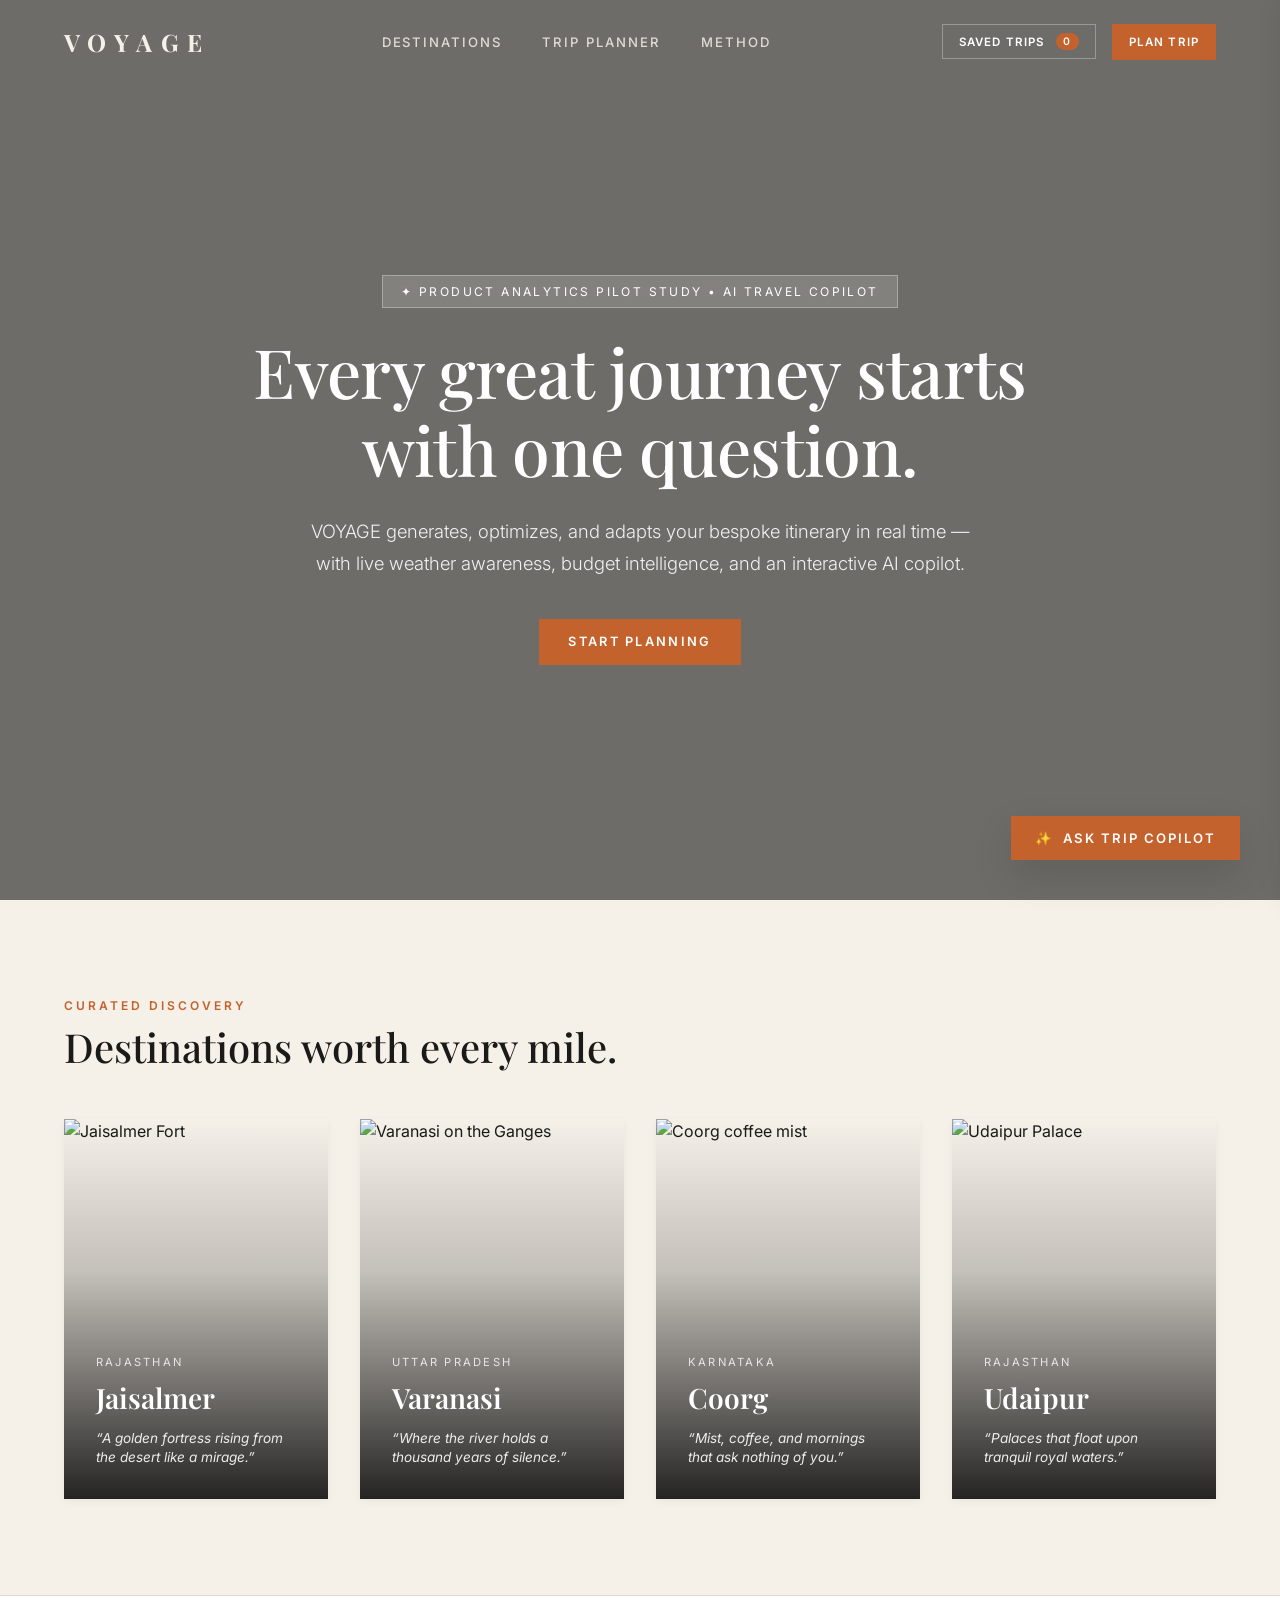
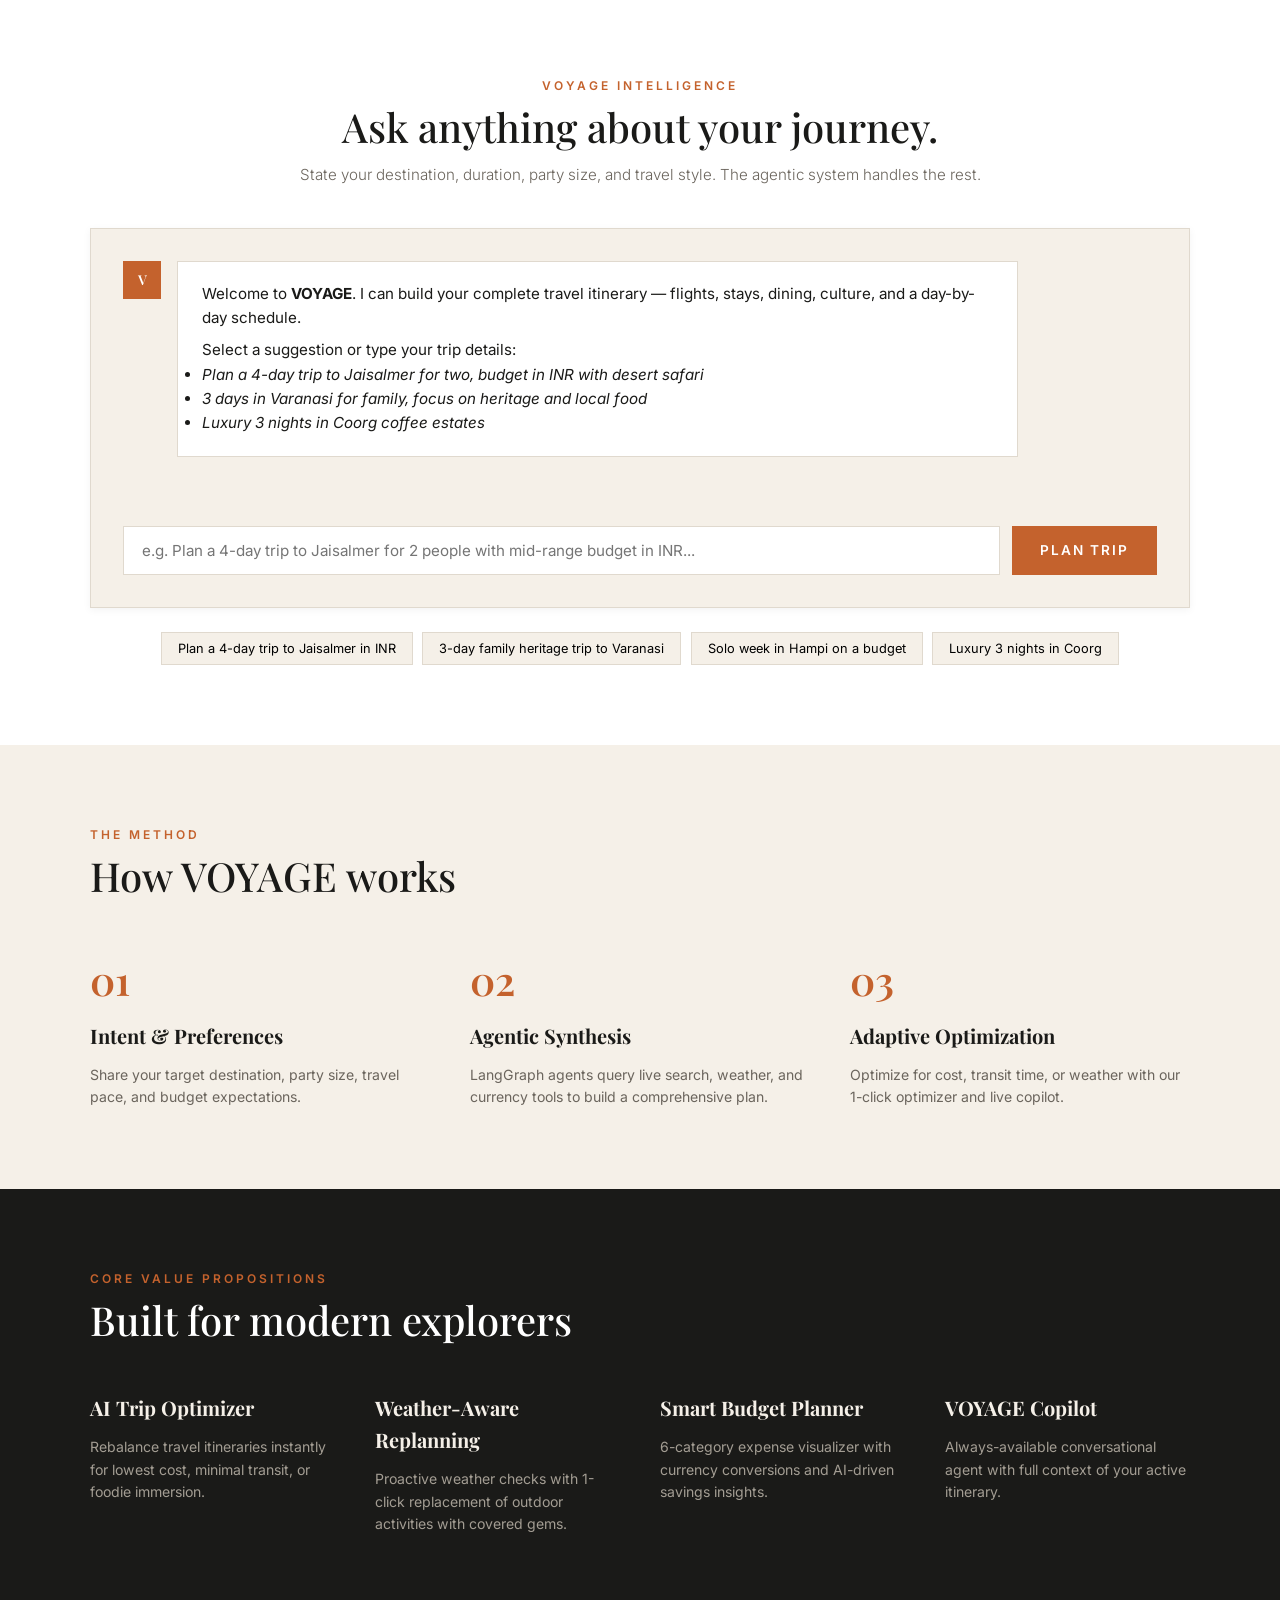
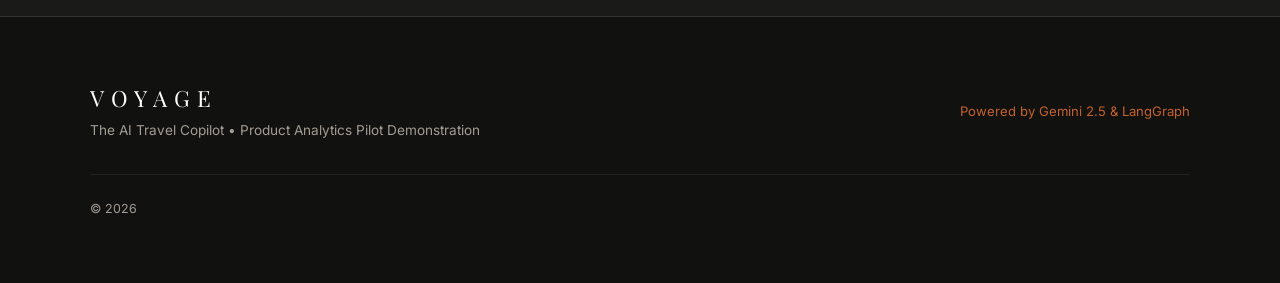
==== commit f6ef427f: "Upgrade AI Trip Planner: 5 core features, GA4 product analytics taxonomy, and hardened agentic endpo" ====
--- a/index.html
+++ b/index.html
@@ -4,15 +4,15 @@
 <head>
   <meta charset="UTF-8">
   <meta name="viewport" content="width=device-width, initial-scale=1.0">
-  <title>VOYAGE — Your world, planned by AI</title>
+  <title>VOYAGE — The AI Travel Copilot</title>
   <meta name="description"
-    content="Voyage builds your bespoke travel itinerary in seconds. Handcrafted, editorial itineraries powered by real-time intelligence.">
+    content="Voyage builds and optimizes bespoke travel itineraries in seconds. Powered by agentic intelligence with real-time weather, budget optimization, and in-trip companion.">
 
   <!-- Google Fonts: Playfair Display & Inter -->
   <link rel="preconnect" href="https://fonts.googleapis.com">
   <link rel="preconnect" href="https://fonts.gstatic.com" crossorigin>
   <link
-    href="https://fonts.googleapis.com/css2?family=Inter:wght@300;400;500;600&family=Playfair+Display:ital,wght@0,400;0,500;0,600;0,700;1,400;1,600&display=swap"
+    href="https://fonts.googleapis.com/css2?family=Inter:wght@300;400;500;600;700&family=Playfair+Display:ital,wght@0,400;0,500;0,600;0,700;1,400;1,600&display=swap"
     rel="stylesheet">
 
   <style>
@@ -28,6 +28,7 @@
     :root {
       --bg-cream: #F5F0E8;
       --bg-white: #FFFFFF;
+      --bg-card: #FAF6F0;
       --bg-dark: #1A1A18;
       --bg-dark-card: #222220;
       --text-dark: #1A1A18;
@@ -36,11 +37,17 @@
       --text-light-muted: #A39D93;
       --accent-terracotta: #C4622D;
       --accent-terracotta-hover: #A84E1F;
+      --accent-gold: #D4A373;
+      --accent-green: #2D6A4F;
+      --accent-blue: #1D3557;
       --border-cream: #E0D9CE;
       --border-dark: #333330;
       --num-grey: #E5E0D8;
       --font-serif: 'Playfair Display', Georgia, serif;
       --font-sans: 'Inter', -apple-system, BlinkMacSystemFont, 'Segoe UI', Roboto, sans-serif;
+      --shadow-sm: 0 2px 8px rgba(0, 0, 0, 0.05);
+      --shadow-md: 0 8px 24px rgba(0, 0, 0, 0.08);
+      --shadow-lg: 0 16px 40px rgba(0, 0, 0, 0.12);
     }
 
     html {
@@ -56,6 +63,7 @@
     body {
       background-color: var(--bg-cream);
       overflow-x: hidden;
+      min-height: 100vh;
     }
 
     a {
@@ -69,7 +77,60 @@
     select,
     textarea {
       font-family: inherit;
-      border-radius: 0 !important;
+    }
+
+    /* BUTTONS */
+    .btn-terracotta {
+      background-color: var(--accent-terracotta);
+      color: #FFFFFF;
+      border: 1px solid var(--accent-terracotta);
+      padding: 12px 28px;
+      font-size: 0.8rem;
+      font-weight: 600;
+      letter-spacing: 0.18em;
+      text-transform: uppercase;
+      cursor: pointer;
+      display: inline-flex;
+      align-items: center;
+      justify-content: center;
+      gap: 8px;
+      text-align: center;
+      transition: all 0.2s ease;
+    }
+
+    .btn-terracotta:hover {
+      background-color: var(--accent-terracotta-hover);
+      border-color: var(--accent-terracotta-hover);
+      transform: translateY(-1px);
+      box-shadow: 0 4px 12px rgba(196, 98, 45, 0.25);
+    }
+
+    .btn-outline {
+      background: transparent;
+      color: var(--text-dark);
+      border: 1px solid var(--border-cream);
+      padding: 10px 22px;
+      font-size: 0.78rem;
+      font-weight: 600;
+      letter-spacing: 0.12em;
+      text-transform: uppercase;
+      cursor: pointer;
+      display: inline-flex;
+      align-items: center;
+      gap: 8px;
+      transition: all 0.2s ease;
+    }
+
+    .btn-outline:hover {
+      background-color: var(--bg-white);
+      border-color: var(--accent-terracotta);
+      color: var(--accent-terracotta);
+    }
+
+    .btn-sm {
+      padding: 8px 16px;
+      font-size: 0.72rem;
+      letter-spacing: 0.1em;
     }
 
     /* 1. NAVBAR */
@@ -106,12 +167,12 @@
     .nav-links {
       display: flex;
       align-items: center;
-      gap: 3rem;
+      gap: 2.5rem;
       list-style: none;
     }
 
     .nav-link {
-      font-size: 0.85rem;
+      font-size: 0.82rem;
       font-weight: 500;
       letter-spacing: 0.15em;
       text-transform: uppercase;
@@ -140,28 +201,19 @@
       width: 100%;
     }
 
-    .btn-terracotta {
-      background-color: var(--accent-terracotta);
-      color: #FFFFFF;
-      border: 1px solid var(--accent-terracotta);
-      padding: 12px 28px;
-      font-size: 0.8rem;
-      font-weight: 600;
-      letter-spacing: 0.2em;
-      text-transform: uppercase;
-      cursor: pointer;
-      display: inline-block;
-      text-align: center;
-      transition: background-color 0.2s ease, border-color 0.2s ease, transform 0.15s ease;
-    }
-
-    .btn-terracotta:hover {
-      background-color: var(--accent-terracotta-hover);
-      border-color: var(--accent-terracotta-hover);
-    }
-
-    .btn-terracotta:active {
-      transform: translateY(1px);
+    .nav-actions {
+      display: flex;
+      align-items: center;
+      gap: 1rem;
+    }
+
+    .badge-saved {
+      background: var(--accent-terracotta);
+      color: #fff;
+      font-size: 0.65rem;
+      padding: 2px 7px;
+      border-radius: 12px;
+      margin-left: 4px;
     }
 
     /* 2. HERO SECTION */
@@ -199,6 +251,21 @@
       padding-top: 40px;
     }
 
+    .hero-pilot-badge {
+      display: inline-flex;
+      align-items: center;
+      gap: 8px;
+      background: rgba(255, 255, 255, 0.15);
+      border: 1px solid rgba(255, 255, 255, 0.3);
+      backdrop-filter: blur(8px);
+      padding: 6px 18px;
+      font-size: 0.75rem;
+      letter-spacing: 0.2em;
+      text-transform: uppercase;
+      color: #FFFFFF;
+      margin-bottom: 1.5rem;
+    }
+
     .hero-headline {
       font-family: var(--font-serif);
       font-size: 4.25rem;
@@ -206,11 +273,7 @@
       line-height: 1.15;
       color: #FFFFFF;
       letter-spacing: -0.01em;
-      margin-bottom: 2rem;
-    }
-
-    .hero-headline span {
-      display: block;
+      margin-bottom: 1.75rem;
     }
 
     .hero-subheading {
@@ -218,80 +281,21 @@
       font-weight: 300;
       color: rgba(255, 255, 255, 0.9);
       max-width: 680px;
-      margin: 0 auto 2.75rem auto;
+      margin: 0 auto 2.5rem auto;
       line-height: 1.7;
-      letter-spacing: 0.02em;
-    }
-
-    .hero-cta {
-      padding: 16px 38px;
-      font-size: 0.85rem;
-      letter-spacing: 0.22em;
-    }
-
-    .hero-scroll-indicator {
-      position: absolute;
-      bottom: 2.5rem;
-      left: 50%;
-      transform: translateX(-50%);
-      z-index: 2;
-      display: flex;
-      flex-direction: column;
-      align-items: center;
-      gap: 0.75rem;
-      color: rgba(255, 255, 255, 0.7);
-      font-size: 0.75rem;
-      letter-spacing: 0.25em;
-      text-transform: uppercase;
-      font-weight: 400;
-    }
-
-    .hero-scroll-line {
-      width: 1px;
-      height: 32px;
-      background-color: rgba(255, 255, 255, 0.4);
-      animation: scrollPulse 2s cubic-bezier(0.65, 0, 0.35, 1) infinite;
-    }
-
-    @keyframes scrollPulse {
-      0% {
-        transform: scaleY(0);
-        transform-origin: top;
-        opacity: 0;
-      }
-
-      50% {
-        transform: scaleY(1);
-        transform-origin: top;
-        opacity: 1;
-      }
-
-      50.1% {
-        transform: scaleY(1);
-        transform-origin: bottom;
-        opacity: 1;
-      }
-
-      100% {
-        transform: scaleY(0);
-        transform-origin: bottom;
-        opacity: 0;
-      }
-    }
-
-    /* 3. DESTINATION STRIP */
+    }
+
+    /* 3. DESTINATIONS SECTION */
     .destinations-section {
-      padding: 5.5rem 0 3rem 0;
+      padding: 6rem 4rem;
       background-color: var(--bg-cream);
     }
 
     .destinations-header {
-      max-width: 1320px;
-      margin: 0 auto 2.5rem auto;
-      padding: 0 3rem;
       display: flex;
       justify-content: space-between;
       align-items: flex-end;
+      margin-bottom: 3rem;
     }
 
     .section-eyebrow {
@@ -300,142 +304,123 @@
       letter-spacing: 0.25em;
       text-transform: uppercase;
       color: var(--accent-terracotta);
-      margin-bottom: 0.75rem;
+      margin-bottom: 0.5rem;
     }
 
     .section-title {
       font-family: var(--font-serif);
       font-size: 2.5rem;
-      font-weight: 600;
+      font-weight: 500;
+      color: var(--text-dark);
       line-height: 1.2;
-      color: var(--text-dark);
     }
 
     .destinations-container {
-      max-width: 1320px;
-      margin: 0 auto;
-      padding: 0 3rem;
       display: grid;
-      grid-template-columns: repeat(4, 1fr);
-      gap: 1.5rem;
+      grid-template-columns: repeat(auto-fit, minmax(260px, 1fr));
+      gap: 2rem;
     }
 
     .destination-card {
       position: relative;
-      aspect-ratio: 3 / 4;
+      height: 380px;
       overflow: hidden;
       cursor: pointer;
-      background-color: #1A1A18;
-      border: none;
+      box-shadow: var(--shadow-sm);
+      transition: transform 0.3s ease, box-shadow 0.3s ease;
+    }
+
+    .destination-card:hover {
+      transform: translateY(-4px);
+      box-shadow: var(--shadow-md);
     }
 
     .destination-image {
       width: 100%;
       height: 100%;
       object-fit: cover;
-      display: block;
-      transition: transform 0.6s cubic-bezier(0.25, 1, 0.5, 1);
+      transition: transform 0.5s ease;
     }
 
     .destination-card:hover .destination-image {
-      transform: scale(1.03);
+      transform: scale(1.05);
     }
 
     .destination-overlay {
       position: absolute;
-      bottom: 0;
-      left: 0;
-      right: 0;
-      top: 0;
-      background: linear-gradient(to top, rgba(0, 0, 0, 0.75) 0%, transparent 55%);
+      inset: 0;
+      background: linear-gradient(to top, rgba(0,0,0,0.85) 0%, rgba(0,0,0,0.2) 60%, transparent 100%);
       display: flex;
       flex-direction: column;
       justify-content: flex-end;
-      align-items: flex-start;
-      padding: 20px;
-      text-align: left;
+      padding: 2rem;
+      color: #FFFFFF;
     }
 
     .destination-state {
-      font-family: var(--font-sans);
-      font-size: 10px;
-      font-weight: 500;
+      font-size: 0.7rem;
       letter-spacing: 0.2em;
       text-transform: uppercase;
-      color: #FFFFFF;
-      opacity: 0.75;
-      margin-bottom: 2px;
+      opacity: 0.8;
+      margin-bottom: 0.25rem;
     }
 
     .destination-city {
       font-family: var(--font-serif);
-      font-size: 26px;
-      font-weight: 400;
-      color: #FFFFFF;
-      line-height: 1.15;
+      font-size: 1.75rem;
+      font-weight: 600;
+      margin-bottom: 0.5rem;
     }
 
     .destination-story {
-      font-family: var(--font-serif);
+      font-size: 0.85rem;
       font-style: italic;
-      font-size: 13px;
-      color: #FFFFFF;
-      opacity: 0.82;
-      margin-top: 6px;
-      display: block;
-      line-height: 1.35;
-    }
-
-    /* 4. CHATBOT SECTION */
+      opacity: 0.9;
+      line-height: 1.4;
+    }
+
+    /* 4. PLANNER & WORKSPACE */
     .planner-section {
-      padding: 5rem 2rem 7rem 2rem;
-      background-color: var(--bg-cream);
+      padding: 5rem 4rem;
+      background-color: var(--bg-white);
+      border-top: 1px solid var(--border-cream);
     }
 
     .planner-wrapper {
-      max-width: 860px;
+      max-width: 1100px;
       margin: 0 auto;
     }
 
     .planner-header {
       text-align: center;
-      margin-bottom: 3rem;
-    }
-
-    /* Chat Window */
+      margin-bottom: 2.5rem;
+    }
+
     .chat-window {
-      background-color: var(--bg-white);
+      background: var(--bg-cream);
       border: 1px solid var(--border-cream);
+      padding: 2rem;
+      min-height: 380px;
       display: flex;
       flex-direction: column;
-      height: 580px;
+      box-shadow: var(--shadow-sm);
+      margin-bottom: 1.5rem;
     }
 
     .chat-messages {
       flex: 1;
       overflow-y: auto;
-      padding: 2rem;
+      max-height: 480px;
       display: flex;
       flex-direction: column;
-      gap: 1.5rem;
-      scroll-behavior: smooth;
-    }
-
-    .chat-messages::-webkit-scrollbar {
-      width: 4px;
-    }
-    .chat-messages::-webkit-scrollbar-track {
-      background: var(--bg-cream);
-    }
-    .chat-messages::-webkit-scrollbar-thumb {
-      background: var(--border-cream);
-    }
-
-    /* Message bubbles */
+      gap: 1.25rem;
+      padding-right: 0.5rem;
+    }
+
     .chat-msg {
       display: flex;
-      gap: 0.85rem;
-      animation: fadeIn 0.3s ease;
+      gap: 1rem;
+      align-items: flex-start;
     }
 
     .chat-msg.user {
@@ -443,867 +428,906 @@
     }
 
     .chat-avatar {
-      width: 34px;
-      height: 34px;
-      flex-shrink: 0;
-      border: 1px solid var(--border-cream);
+      width: 38px;
+      height: 38px;
       display: flex;
       align-items: center;
       justify-content: center;
-      font-size: 12px;
       font-weight: 600;
-      letter-spacing: 0.05em;
+      font-size: 0.85rem;
+      flex-shrink: 0;
+    }
+
+    .chat-avatar.bot-av {
+      background: var(--accent-terracotta);
+      color: #FFFFFF;
       font-family: var(--font-serif);
-      align-self: flex-start;
-      margin-top: 2px;
     }
 
     .chat-avatar.user-av {
-      background-color: var(--accent-terracotta);
+      background: var(--bg-dark);
+      color: #FFFFFF;
+    }
+
+    .chat-bubble {
+      background: #FFFFFF;
+      border: 1px solid var(--border-cream);
+      padding: 1.25rem 1.5rem;
+      max-width: 82%;
+      font-size: 0.95rem;
+      line-height: 1.6;
+    }
+
+    .chat-msg.user .chat-bubble {
+      background: var(--bg-dark);
+      color: var(--text-light);
+      border-color: var(--bg-dark);
+    }
+
+    .chat-input-bar {
+      display: flex;
+      gap: 0.75rem;
+      margin-top: 1.5rem;
+    }
+
+    .chat-input {
+      flex: 1;
+      padding: 14px 18px;
+      border: 1px solid var(--border-cream);
+      background: #FFFFFF;
+      font-size: 0.95rem;
+      outline: none;
+      resize: none;
+      transition: border-color 0.2s ease;
+    }
+
+    .chat-input:focus {
+      border-color: var(--accent-terracotta);
+    }
+
+    .chat-send-btn {
+      background: var(--accent-terracotta);
+      color: #FFFFFF;
+      border: none;
+      padding: 0 28px;
+      font-weight: 600;
+      font-size: 0.85rem;
+      letter-spacing: 0.15em;
+      text-transform: uppercase;
+      cursor: pointer;
+      transition: background-color 0.2s ease;
+    }
+
+    .chat-send-btn:hover {
+      background-color: var(--accent-terracotta-hover);
+    }
+
+    .chat-suggestions {
+      display: flex;
+      flex-wrap: wrap;
+      gap: 0.6rem;
+      justify-content: center;
+      margin-top: 1rem;
+    }
+
+    .chat-chip {
+      background: var(--bg-cream);
+      border: 1px solid var(--border-cream);
+      padding: 8px 16px;
+      font-size: 0.8rem;
+      cursor: pointer;
+      transition: all 0.2s ease;
+    }
+
+    .chat-chip:hover {
+      border-color: var(--accent-terracotta);
+      color: var(--accent-terracotta);
+      background: #FFFFFF;
+    }
+
+    /* ----------------------------------------------- */
+    /* ACTIVE ITINERARY & COPILOT SUITE               */
+    /* ----------------------------------------------- */
+    .itinerary-suite {
+      margin-top: 3.5rem;
+      display: none; /* revealed upon generation */
+    }
+
+    .itinerary-suite.active {
+      display: block;
+      animation: fadeIn 0.4s ease;
+    }
+
+    @keyframes fadeIn {
+      from { opacity: 0; transform: translateY(10px); }
+      to { opacity: 1; transform: translateY(0); }
+    }
+
+    /* TOP ACTION BAR */
+    .suite-action-bar {
+      display: flex;
+      justify-content: space-between;
+      align-items: center;
+      padding: 1.25rem 1.75rem;
+      background: var(--bg-dark);
+      color: #FFFFFF;
+      margin-bottom: 2rem;
+      flex-wrap: wrap;
+      gap: 1rem;
+    }
+
+    .suite-title-group h3 {
+      font-family: var(--font-serif);
+      font-size: 1.35rem;
+      font-weight: 600;
+    }
+
+    .suite-title-group span {
+      font-size: 0.8rem;
+      color: var(--text-light-muted);
+    }
+
+    .suite-btn-group {
+      display: flex;
+      gap: 0.75rem;
+      flex-wrap: wrap;
+    }
+
+    .suite-btn {
+      background: rgba(255, 255, 255, 0.1);
+      color: #FFFFFF;
+      border: 1px solid rgba(255, 255, 255, 0.2);
+      padding: 8px 16px;
+      font-size: 0.75rem;
+      font-weight: 500;
+      letter-spacing: 0.08em;
+      text-transform: uppercase;
+      cursor: pointer;
+      display: inline-flex;
+      align-items: center;
+      gap: 6px;
+      transition: all 0.2s ease;
+    }
+
+    .suite-btn:hover {
+      background: var(--accent-terracotta);
+      border-color: var(--accent-terracotta);
+    }
+
+    /* FEATURE 3: WEATHER ALERT BANNER */
+    .weather-banner {
+      background: #FFF9F2;
+      border-left: 4px solid var(--accent-terracotta);
+      border-top: 1px solid var(--border-cream);
+      border-right: 1px solid var(--border-cream);
+      border-bottom: 1px solid var(--border-cream);
+      padding: 1.25rem 1.75rem;
+      margin-bottom: 2rem;
+      display: flex;
+      align-items: center;
+      justify-content: space-between;
+      flex-wrap: wrap;
+      gap: 1.25rem;
+    }
+
+    .weather-info {
+      display: flex;
+      align-items: flex-start;
+      gap: 1rem;
+    }
+
+    .weather-icon {
+      font-size: 1.8rem;
+    }
+
+    .weather-text h4 {
+      font-size: 0.95rem;
+      font-weight: 600;
+      color: var(--text-dark);
+      margin-bottom: 0.2rem;
+    }
+
+    .weather-text p {
+      font-size: 0.85rem;
+      color: var(--text-muted);
+    }
+
+    .btn-replan {
+      background: var(--accent-terracotta);
+      color: #FFFFFF;
+      border: none;
+      padding: 10px 20px;
+      font-size: 0.78rem;
+      font-weight: 600;
+      letter-spacing: 0.12em;
+      text-transform: uppercase;
+      cursor: pointer;
+      display: inline-flex;
+      align-items: center;
+      gap: 8px;
+      white-space: nowrap;
+      transition: all 0.2s ease;
+    }
+
+    .btn-replan:hover {
+      background: var(--accent-terracotta-hover);
+    }
+
+    /* FEATURE 1: AI TRIP OPTIMIZER */
+    .optimizer-panel {
+      background: var(--bg-card);
+      border: 1px solid var(--border-cream);
+      padding: 2rem;
+      margin-bottom: 2.5rem;
+    }
+
+    .panel-header {
+      display: flex;
+      justify-content: space-between;
+      align-items: center;
+      margin-bottom: 1.25rem;
+      flex-wrap: wrap;
+      gap: 0.75rem;
+    }
+
+    .panel-title {
+      font-family: var(--font-serif);
+      font-size: 1.4rem;
+      font-weight: 600;
+      color: var(--text-dark);
+    }
+
+    .optimizer-modes {
+      display: flex;
+      flex-wrap: wrap;
+      gap: 0.75rem;
+      margin-bottom: 1.5rem;
+    }
+
+    .opt-chip {
+      background: #FFFFFF;
+      border: 1px solid var(--border-cream);
+      padding: 10px 18px;
+      font-size: 0.82rem;
+      font-weight: 500;
+      cursor: pointer;
+      display: inline-flex;
+      align-items: center;
+      gap: 8px;
+      transition: all 0.2s ease;
+    }
+
+    .opt-chip:hover,
+    .opt-chip.active {
+      background: var(--accent-terracotta);
       color: #FFFFFF;
       border-color: var(--accent-terracotta);
-    }
-
-    .chat-avatar.bot-av {
-      background-color: var(--bg-dark);
+      transform: translateY(-1px);
+    }
+
+    .comparison-card {
+      background: #FFFFFF;
+      border: 1px solid var(--border-cream);
+      padding: 1.5rem;
+      display: none;
+      margin-top: 1rem;
+    }
+
+    .comparison-card.active {
+      display: block;
+      animation: fadeIn 0.3s ease;
+    }
+
+    .comparison-grid {
+      display: grid;
+      grid-template-columns: repeat(auto-fit, minmax(220px, 1fr));
+      gap: 1.5rem;
+      margin-bottom: 1.5rem;
+      padding-bottom: 1.25rem;
+      border-bottom: 1px dashed var(--border-cream);
+    }
+
+    .comp-stat-box {
+      background: var(--bg-cream);
+      padding: 1.25rem;
+      border-left: 3px solid var(--accent-terracotta);
+    }
+
+    .comp-label {
+      font-size: 0.72rem;
+      text-transform: uppercase;
+      letter-spacing: 0.15em;
+      color: var(--text-muted);
+      margin-bottom: 0.4rem;
+    }
+
+    .comp-val-before {
+      font-size: 0.9rem;
+      color: var(--text-muted);
+      text-decoration: line-through;
+    }
+
+    .comp-val-after {
+      font-size: 1.35rem;
+      font-weight: 700;
+      color: var(--text-dark);
+    }
+
+    .comp-saving-badge {
+      display: inline-block;
+      background: #E8F5E9;
+      color: #2E7D32;
+      font-size: 0.75rem;
+      font-weight: 600;
+      padding: 2px 8px;
+      margin-top: 0.4rem;
+    }
+
+    .comp-highlights {
+      font-size: 0.88rem;
+      color: var(--text-dark);
+      line-height: 1.5;
+    }
+
+    .comp-highlights ul {
+      margin-top: 0.5rem;
+      padding-left: 1.25rem;
+    }
+
+    /* ITINERARY CONTENT DISPLAY */
+    .itinerary-card {
+      background: #FFFFFF;
+      border: 1px solid var(--border-cream);
+      padding: 2.5rem;
+      margin-bottom: 2.5rem;
+      box-shadow: var(--shadow-sm);
+    }
+
+    .itinerary-content {
+      font-size: 0.95rem;
+      line-height: 1.75;
+      color: var(--text-dark);
+    }
+
+    .itinerary-content h1,
+    .itinerary-content h2 {
+      font-family: var(--font-serif);
+      color: var(--text-dark);
+      margin-top: 1.75rem;
+      margin-bottom: 0.75rem;
+      padding-bottom: 0.4rem;
+      border-bottom: 1px solid var(--border-cream);
+    }
+
+    .itinerary-content h3 {
+      font-size: 1.15rem;
+      color: var(--accent-terracotta);
+      margin-top: 1.25rem;
+      margin-bottom: 0.5rem;
+    }
+
+    .itinerary-content ul,
+    .itinerary-content ol {
+      margin: 0.75rem 0 1.25rem 1.5rem;
+    }
+
+    .itinerary-content li {
+      margin-bottom: 0.4rem;
+    }
+
+    /* FEATURE 4: SMART BUDGET PLANNER */
+    .budget-section {
+      background: var(--bg-card);
+      border: 1px solid var(--border-cream);
+      padding: 2rem;
+      margin-bottom: 2.5rem;
+    }
+
+    .budget-header {
+      display: flex;
+      justify-content: space-between;
+      align-items: center;
+      margin-bottom: 1.75rem;
+      flex-wrap: wrap;
+      gap: 1rem;
+    }
+
+    .currency-picker {
+      display: flex;
+      gap: 0.4rem;
+    }
+
+    .cur-btn {
+      background: #FFFFFF;
+      border: 1px solid var(--border-cream);
+      padding: 6px 12px;
+      font-size: 0.75rem;
+      font-weight: 600;
+      cursor: pointer;
+    }
+
+    .cur-btn.active {
+      background: var(--accent-terracotta);
       color: #FFFFFF;
-      border-color: var(--bg-dark);
-    }
-
-    .chat-bubble {
-      max-width: 78%;
+      border-color: var(--accent-terracotta);
+    }
+
+    .budget-grid {
+      display: grid;
+      grid-template-columns: repeat(auto-fit, minmax(180px, 1fr));
+      gap: 1rem;
+      margin-bottom: 1.75rem;
+    }
+
+    .budget-card {
+      background: #FFFFFF;
+      border: 1px solid var(--border-cream);
+      padding: 1.25rem;
+      text-align: left;
+    }
+
+    .budget-card-label {
+      font-size: 0.72rem;
+      text-transform: uppercase;
+      letter-spacing: 0.12em;
+      color: var(--text-muted);
+      margin-bottom: 0.35rem;
+    }
+
+    .budget-card-amount {
+      font-size: 1.25rem;
+      font-weight: 700;
+      color: var(--text-dark);
+      margin-bottom: 0.5rem;
+    }
+
+    .budget-progress-bar {
+      width: 100%;
+      height: 6px;
+      background: var(--num-grey);
+      overflow: hidden;
+    }
+
+    .budget-progress-fill {
+      height: 100%;
+      background: var(--accent-terracotta);
+      transition: width 0.4s ease;
+    }
+
+    .budget-ai-tips {
+      background: #FFFFFF;
+      border: 1px solid var(--border-cream);
+      border-left: 3px solid var(--accent-green);
+      padding: 1.25rem 1.5rem;
+    }
+
+    .budget-ai-tips h4 {
+      font-size: 0.88rem;
+      font-weight: 600;
+      color: var(--accent-green);
+      margin-bottom: 0.5rem;
+      display: flex;
+      align-items: center;
+      gap: 6px;
+    }
+
+    .budget-ai-tips ul {
+      padding-left: 1.25rem;
+      font-size: 0.85rem;
+      color: var(--text-dark);
+      line-height: 1.5;
+    }
+
+    /* PILOT BOOKING & MONETIZATION SECTION */
+    .pilot-monetization-section {
+      background: var(--bg-cream);
+      border: 1px dashed var(--border-cream);
+      padding: 1.75rem;
+      margin-bottom: 2.5rem;
+    }
+
+    .pilot-tag {
+      font-size: 0.68rem;
+      letter-spacing: 0.15em;
+      text-transform: uppercase;
+      background: var(--accent-gold);
+      color: var(--bg-dark);
+      padding: 2px 8px;
+      font-weight: 700;
+      display: inline-block;
+      margin-bottom: 0.5rem;
+    }
+
+    .pilot-grid {
+      display: grid;
+      grid-template-columns: repeat(auto-fit, minmax(220px, 1fr));
+      gap: 1rem;
+      margin-top: 1rem;
+    }
+
+    .pilot-card {
+      background: #FFFFFF;
+      border: 1px solid var(--border-cream);
       padding: 1rem 1.25rem;
-      font-size: 0.92rem;
-      line-height: 1.7;
-      color: var(--text-dark);
-    }
-
-    .chat-msg.user .chat-bubble {
-      background-color: var(--bg-dark);
-      color: var(--text-light);
-      font-style: italic;
-      font-family: var(--font-serif);
-    }
-
-    .chat-msg.bot .chat-bubble {
-      background-color: var(--bg-cream);
-      border: 1px solid var(--border-cream);
-    }
-
-    /* Typing indicator */
-    .typing-indicator {
       display: flex;
       align-items: center;
-      gap: 5px;
-      padding: 1rem 1.25rem;
-      background-color: var(--bg-cream);
-      border: 1px solid var(--border-cream);
-      width: fit-content;
-    }
-
-    .typing-dot {
-      width: 7px;
-      height: 7px;
-      background-color: var(--accent-terracotta);
-      border-radius: 50%;
-      animation: typingBounce 1.2s infinite ease-in-out;
-    }
-
-    .typing-dot:nth-child(2) { animation-delay: 0.2s; }
-    .typing-dot:nth-child(3) { animation-delay: 0.4s; }
-
-    @keyframes typingBounce {
-      0%, 60%, 100% { transform: translateY(0); }
-      30% { transform: translateY(-6px); }
-    }
-
-    /* Chat Input Bar */
-    .chat-input-bar {
-      display: flex;
-      border-top: 1px solid var(--border-cream);
-      background-color: var(--bg-white);
-    }
-
-    .chat-input {
-      flex: 1;
-      background-color: transparent;
-      border: none;
-      padding: 1.1rem 1.5rem;
-      font-size: 0.95rem;
-      color: var(--text-dark);
-      font-family: var(--font-sans);
-      outline: none;
-      resize: none;
-      height: 56px;
-      line-height: 1.5;
-    }
-
-    .chat-input::placeholder {
-      color: #9E968A;
-      font-weight: 300;
-    }
-
-    .chat-send-btn {
-      background-color: var(--accent-terracotta);
+      justify-content: space-between;
+    }
+
+    .pilot-card h5 {
+      font-size: 0.85rem;
+      font-weight: 600;
+    }
+
+    .pilot-card p {
+      font-size: 0.72rem;
+      color: var(--text-muted);
+    }
+
+    /* FEATURE 2: AI TRIP COMPANION DRAWER */
+    .companion-trigger {
+      position: fixed;
+      bottom: 2.5rem;
+      right: 2.5rem;
+      background: var(--accent-terracotta);
       color: #FFFFFF;
       border: none;
-      padding: 0 2rem;
+      padding: 14px 24px;
       font-size: 0.82rem;
       font-weight: 600;
       letter-spacing: 0.15em;
       text-transform: uppercase;
       cursor: pointer;
-      transition: background-color 0.2s ease;
-      white-space: nowrap;
-    }
-
-    .chat-send-btn:hover {
-      background-color: var(--accent-terracotta-hover);
-    }
-
-    .chat-send-btn:disabled {
-      opacity: 0.5;
-      cursor: not-allowed;
-    }
-
-    /* Suggestion chips below input */
-    .chat-suggestions {
+      box-shadow: var(--shadow-lg);
+      z-index: 999;
+      display: flex;
+      align-items: center;
+      gap: 10px;
+      transition: all 0.25s ease;
+    }
+
+    .companion-trigger:hover {
+      background: var(--accent-terracotta-hover);
+      transform: translateY(-2px);
+    }
+
+    .companion-drawer {
+      position: fixed;
+      top: 0;
+      right: -460px;
+      width: 440px;
+      height: 100vh;
+      background: #FFFFFF;
+      box-shadow: -10px 0 30px rgba(0,0,0,0.15);
+      z-index: 1001;
+      display: flex;
+      flex-direction: column;
+      transition: right 0.35s cubic-bezier(0.16, 1, 0.3, 1);
+    }
+
+    .companion-drawer.open {
+      right: 0;
+    }
+
+    .drawer-header {
+      padding: 1.5rem;
+      background: var(--bg-dark);
+      color: #FFFFFF;
+      display: flex;
+      justify-content: space-between;
+      align-items: center;
+    }
+
+    .drawer-header h3 {
+      font-family: var(--font-serif);
+      font-size: 1.2rem;
+    }
+
+    .drawer-close {
+      background: transparent;
+      border: none;
+      color: #FFFFFF;
+      font-size: 1.4rem;
+      cursor: pointer;
+    }
+
+    .drawer-messages {
+      flex: 1;
+      padding: 1.5rem;
+      overflow-y: auto;
+      display: flex;
+      flex-direction: column;
+      gap: 1rem;
+      background: var(--bg-cream);
+    }
+
+    .drawer-chips {
+      padding: 0.75rem 1rem;
+      background: #FFFFFF;
+      border-top: 1px solid var(--border-cream);
       display: flex;
       flex-wrap: wrap;
+      gap: 0.4rem;
+    }
+
+    .drawer-chip {
+      background: var(--bg-cream);
+      border: 1px solid var(--border-cream);
+      padding: 6px 12px;
+      font-size: 0.72rem;
+      cursor: pointer;
+      transition: all 0.15s ease;
+    }
+
+    .drawer-chip:hover {
+      border-color: var(--accent-terracotta);
+      color: var(--accent-terracotta);
+    }
+
+    .drawer-input-bar {
+      padding: 1rem 1.25rem;
+      background: #FFFFFF;
+      border-top: 1px solid var(--border-cream);
+      display: flex;
       gap: 0.5rem;
+    }
+
+    .drawer-input {
+      flex: 1;
+      padding: 10px 14px;
+      border: 1px solid var(--border-cream);
+      font-size: 0.88rem;
+      outline: none;
+    }
+
+    .drawer-send-btn {
+      background: var(--accent-terracotta);
+      color: #FFFFFF;
+      border: none;
+      padding: 0 18px;
+      font-size: 0.78rem;
+      font-weight: 600;
+      letter-spacing: 0.1em;
+      text-transform: uppercase;
+      cursor: pointer;
+    }
+
+    /* MODALS & DRAWERS */
+    .modal-overlay {
+      position: fixed;
+      inset: 0;
+      background: rgba(0, 0, 0, 0.6);
+      backdrop-filter: blur(4px);
+      z-index: 2000;
+      display: none;
+      align-items: center;
+      justify-content: center;
+      padding: 1.5rem;
+    }
+
+    .modal-overlay.active {
+      display: flex;
+      animation: fadeIn 0.2s ease;
+    }
+
+    .modal-card {
+      background: #FFFFFF;
+      max-width: 540px;
+      width: 100%;
+      padding: 2.25rem;
+      box-shadow: var(--shadow-lg);
+      position: relative;
+    }
+
+    .modal-header {
+      display: flex;
+      justify-content: space-between;
+      align-items: center;
+      margin-bottom: 1.5rem;
+    }
+
+    .modal-header h3 {
+      font-family: var(--font-serif);
+      font-size: 1.4rem;
+    }
+
+    .modal-close {
+      background: transparent;
+      border: none;
+      font-size: 1.5rem;
+      cursor: pointer;
+      color: var(--text-muted);
+    }
+
+    .share-link-box {
+      display: flex;
+      gap: 0.5rem;
+      margin: 1.25rem 0;
+    }
+
+    .share-input {
+      flex: 1;
+      padding: 12px 14px;
+      border: 1px solid var(--border-cream);
+      background: var(--bg-cream);
+      font-size: 0.85rem;
+      outline: none;
+    }
+
+    .saved-trips-list {
+      display: flex;
+      flex-direction: column;
+      gap: 0.75rem;
+      max-height: 340px;
+      overflow-y: auto;
       margin-top: 1rem;
     }
 
-    .chat-chip {
-      background-color: var(--bg-white);
+    .saved-trip-item {
+      padding: 1rem 1.25rem;
+      background: var(--bg-cream);
       border: 1px solid var(--border-cream);
-      color: var(--text-muted);
-      padding: 7px 14px;
-      font-size: 0.8rem;
-      font-family: var(--font-serif);
-      font-style: italic;
+      display: flex;
+      justify-content: space-between;
+      align-items: center;
       cursor: pointer;
       transition: all 0.2s ease;
     }
 
-    .chat-chip:hover {
+    .saved-trip-item:hover {
       border-color: var(--accent-terracotta);
-      color: var(--accent-terracotta);
-    }
-
-    /* Bot response markdown styling inside bubbles */
-    .bot-response h1, .bot-response h2, .bot-response h3, .bot-response h4 {
-      font-family: var(--font-serif);
-      margin: 1.25rem 0 0.6rem 0;
-      line-height: 1.3;
-      color: var(--text-dark);
-    }
-    .bot-response h1 { font-size: 1.5rem; border-bottom: 1px solid var(--border-cream); padding-bottom: 0.4rem; }
-    .bot-response h2 { font-size: 1.2rem; color: var(--accent-terracotta); font-weight: 600; }
-    .bot-response h3 { font-size: 1.05rem; font-weight: 600; }
-    .bot-response h4 { font-size: 0.95rem; font-weight: 600; text-transform: uppercase; letter-spacing: 0.06em; color: var(--text-muted); }
-    .bot-response ul, .bot-response ol { margin: 0.6rem 0 1rem 1.4rem; }
-    .bot-response li { margin-bottom: 0.35rem; line-height: 1.6; }
-    .bot-response p { margin-bottom: 0.85rem; }
-    .bot-response strong { font-weight: 600; color: var(--text-dark); }
-    .bot-response em { font-style: italic; color: var(--text-muted); }
-    .bot-response hr { border: none; border-top: 1px solid var(--border-cream); margin: 1.25rem 0; }
-    .bot-response .cost-block {
+      background: #FFFFFF;
+    }
+
+    /* TOAST NOTIFICATION */
+    .toast-notification {
+      position: fixed;
+      bottom: 2rem;
+      left: 50%;
+      transform: translateX(-50%) translateY(100px);
+      background: var(--bg-dark);
+      color: #FFFFFF;
+      padding: 12px 24px;
+      font-size: 0.85rem;
+      font-weight: 500;
+      box-shadow: var(--shadow-lg);
+      z-index: 3000;
+      opacity: 0;
+      transition: all 0.3s cubic-bezier(0.16, 1, 0.3, 1);
+    }
+
+    .toast-notification.show {
+      transform: translateX(-50%) translateY(0);
+      opacity: 1;
+    }
+
+    /* 5. HOW IT WORKS & FEATURES SECTIONS */
+    .how-it-works-section,
+    .features-section {
+      padding: 5rem 4rem;
+      background-color: var(--bg-cream);
+    }
+
+    .features-section {
       background-color: var(--bg-dark);
       color: var(--text-light);
-      padding: 1.25rem 1.5rem;
-      margin: 1.25rem 0;
-      border-left: 3px solid var(--accent-terracotta);
-    }
-
-    /* Loading bar inside typing */
-    .loading-progress-bar {
-      width: 100%;
-      height: 2px;
-      background-color: var(--border-cream);
-      margin: 0.75rem 0 0.25rem 0;
-      overflow: hidden;
-      position: relative;
-    }
-
-    .loading-progress-fill {
-      position: absolute;
-      top: 0;
-      left: 0;
-      height: 100%;
-      width: 40%;
-      background-color: var(--accent-terracotta);
-      animation: progressIndeterminate 1.8s infinite ease-in-out;
-    }
-
-    @keyframes progressIndeterminate {
-      0% { left: -40%; width: 40%; }
-      50% { left: 40%; width: 60%; }
-      100% { left: 100%; width: 40%; }
-    }
-
-    /* EDITORIAL ITINERARY OUTPUT DESIGN */
-    .itinerary-output {
-      display: none;
-      margin-top: 3.5rem;
-      background-color: var(--bg-white);
-      border: 1px solid var(--border-cream);
-    }
-
-    .itinerary-output.visible {
-      display: block;
-      animation: fadeIn 0.5s ease forwards;
-    }
-
-    @keyframes fadeIn {
-      from {
-        opacity: 0;
-        transform: translateY(14px);
-      }
-
-      to {
-        opacity: 1;
-        transform: translateY(0);
-      }
-    }
-
-    /* Itinerary Destination Hero Banner */
-    .itinerary-hero-banner {
-      position: relative;
-      height: 380px;
-      background-color: #1A1A18;
-      overflow: hidden;
-      background-size: cover;
-      background-position: center;
-    }
-
-    .itinerary-hero-overlay {
-      position: absolute;
-      inset: 0;
-      background: linear-gradient(to top, rgba(26, 26, 24, 0.95) 0%, rgba(26, 26, 24, 0.4) 60%, rgba(0, 0, 0, 0.2) 100%);
-      display: flex;
-      flex-direction: column;
-      justify-content: flex-end;
-      padding: 3rem;
-    }
-
-    .itinerary-hero-eyebrow {
-      font-size: 0.75rem;
+    }
+
+    .how-wrapper,
+    .features-wrapper {
+      max-width: 1100px;
+      margin: 0 auto;
+    }
+
+    .steps-row,
+    .features-grid {
+      display: grid;
+      grid-template-columns: repeat(auto-fit, minmax(240px, 1fr));
+      gap: 2.5rem;
+      margin-top: 3rem;
+    }
+
+    .step-number {
+      font-family: var(--font-serif);
+      font-size: 2.5rem;
+      color: var(--accent-terracotta);
       font-weight: 600;
-      letter-spacing: 0.25em;
-      text-transform: uppercase;
-      color: var(--accent-terracotta);
       margin-bottom: 0.5rem;
     }
 
-    .itinerary-hero-title {
-      font-family: var(--font-serif);
-      font-size: 3rem;
-      font-weight: 500;
-      color: #FFFFFF;
-      line-height: 1.15;
-      margin-bottom: 0.75rem;
-    }
-
-    .itinerary-hero-meta {
-      display: flex;
-      flex-wrap: wrap;
-      gap: 1.5rem;
-      font-size: 0.85rem;
-      color: rgba(255, 255, 255, 0.85);
-      letter-spacing: 0.08em;
-      text-transform: uppercase;
-    }
-
-    /* Stats Ribbon */
-    .itinerary-stats-ribbon {
-      display: grid;
-      grid-template-columns: repeat(4, 1fr);
-      border-bottom: 1px solid var(--border-cream);
-      background-color: #FAF6F0;
-    }
-
-    .stat-ribbon-cell {
-      padding: 1.5rem 2rem;
-      border-right: 1px solid var(--border-cream);
-    }
-
-    .stat-ribbon-cell:last-child {
-      border-right: none;
-    }
-
-    .stat-ribbon-label {
-      font-size: 0.72rem;
-      font-weight: 600;
-      letter-spacing: 0.15em;
-      text-transform: uppercase;
-      color: var(--text-muted);
-      margin-bottom: 0.35rem;
-    }
-
-    .stat-ribbon-val {
+    .step-title,
+    .feature-title {
       font-family: var(--font-serif);
       font-size: 1.25rem;
-      font-weight: 600;
-      color: var(--text-dark);
-    }
-
-    /* Itinerary Body Content */
-    .itinerary-body-container {
-      padding: 3.5rem;
-    }
-
-    .itinerary-action-bar {
-      display: flex;
-      justify-content: space-between;
-      align-items: center;
-      border-bottom: 1px solid var(--border-cream);
-      padding-bottom: 1.5rem;
-      margin-bottom: 2.5rem;
-    }
-
-    .itinerary-action-btn-group {
-      display: flex;
-      gap: 0.75rem;
-    }
-
-    .btn-secondary {
-      background-color: transparent;
-      color: var(--text-dark);
-      border: 1px solid var(--border-cream);
-      padding: 10px 20px;
-      font-size: 0.78rem;
-      font-weight: 600;
-      letter-spacing: 0.15em;
-      text-transform: uppercase;
-      cursor: pointer;
-      transition: all 0.2s ease;
-    }
-
-    .btn-secondary:hover {
-      border-color: var(--text-dark);
-      background-color: var(--bg-cream);
-    }
-
-    /* Editorial Formatted Sections */
-    .editorial-section-block {
-      margin-bottom: 3.5rem;
-    }
-
-    .editorial-section-header {
-      display: flex;
-      align-items: baseline;
-      justify-content: space-between;
-      border-bottom: 1px solid var(--border-cream);
-      padding-bottom: 0.85rem;
-      margin-bottom: 2rem;
-    }
-
-    .editorial-section-title {
-      font-family: var(--font-serif);
-      font-size: 1.75rem;
-      font-weight: 600;
-      color: var(--text-dark);
-      letter-spacing: -0.01em;
-    }
-
-    .editorial-section-tag {
-      font-size: 0.72rem;
-      font-weight: 600;
-      letter-spacing: 0.2em;
-      text-transform: uppercase;
-      color: var(--accent-terracotta);
-    }
-
-    /* Day Timeline Cards */
-    .timeline-day-card {
-      border-left: 2px solid var(--accent-terracotta);
-      padding-left: 2rem;
-      margin-bottom: 2.5rem;
-      position: relative;
-    }
-
-    .timeline-day-card::before {
-      content: '';
-      position: absolute;
-      left: -6px;
-      top: 4px;
-      width: 10px;
-      height: 10px;
-      background-color: var(--accent-terracotta);
-    }
-
-    .timeline-day-title {
-      font-family: var(--font-serif);
-      font-size: 1.35rem;
-      font-weight: 600;
-      color: var(--text-dark);
       margin-bottom: 0.75rem;
     }
 
-    .timeline-day-content {
-      font-size: 0.96rem;
-      color: var(--text-dark);
-      line-height: 1.75;
-    }
-
-    .timeline-day-content p {
-      margin-bottom: 0.85rem;
-    }
-
-    .timeline-day-content ul {
-      margin-left: 1.25rem;
-      margin-bottom: 1rem;
-    }
-
-    .timeline-day-content li {
-      margin-bottom: 0.5rem;
-    }
-
-    /* Grid for Hotels & Restaurants */
-    .editorial-cards-grid {
-      display: grid;
-      grid-template-columns: repeat(2, 1fr);
-      gap: 1.5rem;
-    }
-
-    .editorial-feature-card {
-      background-color: #FAF6F0;
-      border: 1px solid var(--border-cream);
-      padding: 1.75rem;
-    }
-
-    .feature-card-header {
-      display: flex;
-      justify-content: space-between;
-      align-items: flex-start;
-      margin-bottom: 0.75rem;
-    }
-
-    .feature-card-name {
-      font-family: var(--font-serif);
-      font-size: 1.15rem;
-      font-weight: 600;
-      color: var(--text-dark);
-    }
-
-    .feature-card-price {
-      font-size: 0.82rem;
-      font-weight: 600;
-      letter-spacing: 0.05em;
-      color: var(--accent-terracotta);
-      background-color: var(--bg-white);
-      border: 1px solid var(--border-cream);
-      padding: 4px 10px;
-      white-space: nowrap;
-    }
-
-    .feature-card-desc {
+    .step-desc,
+    .feature-desc {
       font-size: 0.88rem;
       color: var(--text-muted);
       line-height: 1.6;
     }
 
-    /* Weather Highlight Banner */
-    .weather-highlight-box {
-      background-color: var(--bg-cream);
-      border: 1px solid var(--border-cream);
-      padding: 2rem;
-      margin-bottom: 3rem;
-      display: flex;
+    .features-section .feature-desc {
+      color: var(--text-light-muted);
+    }
+
+    /* 6. FOOTER */
+    .footer {
+      background: #111110;
+      color: var(--text-light-muted);
+      padding: 4rem;
+      border-top: 1px solid var(--border-dark);
+    }
+
+    .footer-wrapper {
+      max-width: 1100px;
+      margin: 0 auto;
+      display: flex;
+      flex-direction: column;
+      gap: 2rem;
+    }
+
+    .footer-top {
+      display: flex;
+      justify-content: space-between;
       align-items: center;
-      gap: 2rem;
-    }
-
-    .weather-temp-badge {
-      font-family: var(--font-serif);
-      font-size: 2.25rem;
-      font-weight: 600;
-      color: var(--accent-terracotta);
-      border-right: 1px solid var(--border-cream);
-      padding-right: 2rem;
-      min-width: 140px;
-    }
-
-    .weather-info-text {
-      font-size: 0.92rem;
-      color: var(--text-dark);
-      line-height: 1.6;
-    }
-
-    /* Financial Summary Box */
-    .budget-summary-box {
-      background-color: var(--bg-dark);
-      color: var(--text-light);
-      padding: 2.5rem;
-      border: 1px solid var(--border-dark);
-      margin-top: 3rem;
-    }
-
-    .budget-summary-title {
-      font-family: var(--font-serif);
-      font-size: 1.5rem;
-      font-weight: 600;
-      color: #FFFFFF;
-      margin-bottom: 1.5rem;
-      border-bottom: 1px solid var(--border-dark);
-      padding-bottom: 0.75rem;
-    }
-
-    .budget-breakdown-list {
-      list-style: none;
-      margin-bottom: 1.5rem;
-    }
-
-    .budget-breakdown-row {
-      display: flex;
-      justify-content: space-between;
-      padding: 0.65rem 0;
-      border-bottom: 1px solid rgba(255, 255, 255, 0.08);
-      font-size: 0.92rem;
-      color: var(--text-light-muted);
-    }
-
-    .budget-breakdown-row strong {
-      color: #FFFFFF;
-    }
-
-    .budget-total-row {
-      display: flex;
-      justify-content: space-between;
-      padding-top: 1.25rem;
-      font-size: 1.15rem;
-      font-weight: 600;
-      color: #FFFFFF;
-    }
-
-    .budget-total-val {
-      color: var(--accent-terracotta);
+      flex-wrap: wrap;
+      gap: 1rem;
+    }
+
+    .footer-logo {
       font-family: var(--font-serif);
       font-size: 1.4rem;
-    }
-
-    /* Raw Markdown fallback view */
-    .raw-markdown-view {
-      font-family: var(--font-sans);
-      color: var(--text-dark);
-      line-height: 1.8;
-      font-size: 0.98rem;
-    }
-
-    .raw-markdown-view h1,
-    .raw-markdown-view h2,
-    .raw-markdown-view h3 {
-      font-family: var(--font-serif);
-      color: var(--text-dark);
-      margin: 2rem 0 1rem 0;
-      line-height: 1.3;
-    }
-
-    .raw-markdown-view h1 { font-size: 2rem; }
-    .raw-markdown-view h2 { font-size: 1.5rem; border-bottom: 1px solid var(--border-cream); padding-bottom: 0.5rem; }
-    .raw-markdown-view h3 { font-size: 1.2rem; }
-    .raw-markdown-view ul, .raw-markdown-view ol { margin: 1rem 0 1.5rem 1.5rem; }
-    .raw-markdown-view li { margin-bottom: 0.5rem; }
-    .raw-markdown-view p { margin-bottom: 1.25rem; }
-
-    /* 5. HOW IT WORKS SECTION */
-    .how-it-works-section {
-      padding: 6.5rem 2rem 7.5rem 2rem;
-      background-color: var(--bg-cream);
-      border-top: 1px solid var(--border-cream);
-    }
-
-    .how-wrapper {
-      max-width: 1200px;
-      margin: 0 auto;
-    }
-
-    .how-header {
-      margin-bottom: 4.5rem;
-    }
-
-    .steps-row {
-      display: grid;
-      grid-template-columns: repeat(3, 1fr);
-      gap: 3.5rem;
-    }
-
-    .step-item {
-      position: relative;
-      padding-top: 1rem;
-    }
-
-    .step-number {
-      font-family: var(--font-serif);
-      font-size: 4.5rem;
-      font-weight: 700;
-      line-height: 1;
-      color: var(--num-grey);
-      margin-bottom: 1rem;
-      user-select: none;
-      letter-spacing: -0.03em;
-    }
-
-    .step-title {
-      font-family: var(--font-serif);
-      font-size: 1.45rem;
-      font-weight: 700;
-      color: var(--text-dark);
-      margin-bottom: 1rem;
-      line-height: 1.3;
-    }
-
-    .step-desc {
-      font-size: 0.95rem;
-      color: var(--text-muted);
-      line-height: 1.65;
-      font-weight: 400;
-    }
-
-    /* 6. FEATURES SECTION */
-    .features-section {
-      padding: 7rem 2rem 8rem 2rem;
-      background-color: var(--bg-dark);
-      color: var(--text-light);
-    }
-
-    .features-wrapper {
-      max-width: 1200px;
-      margin: 0 auto;
-    }
-
-    .features-header {
-      margin-bottom: 4.5rem;
-    }
-
-    .features-title {
-      font-family: var(--font-serif);
-      font-size: 2.75rem;
-      font-weight: 600;
+      letter-spacing: 0.3em;
       color: #FFFFFF;
-      line-height: 1.2;
-    }
-
-    .features-grid {
-      display: grid;
-      grid-template-columns: repeat(2, 1fr);
-      gap: 4rem 4.5rem;
-    }
-
-    .feature-item {
-      border-left: 2px solid var(--accent-terracotta);
-      padding-left: 2rem;
-    }
-
-    .feature-title {
-      font-family: var(--font-serif);
-      font-size: 1.4rem;
-      font-weight: 600;
-      color: #FFFFFF;
-      margin-bottom: 0.75rem;
-      line-height: 1.3;
-    }
-
-    .feature-desc {
-      font-size: 0.95rem;
-      color: var(--text-light-muted);
-      line-height: 1.65;
-      font-weight: 300;
-    }
-
-    /* 7. FOOTER */
-    .footer {
-      background-color: var(--bg-dark);
-      color: var(--text-light);
-      border-top: 1px solid var(--border-dark);
-      padding: 5rem 2rem 3rem 2rem;
-    }
-
-    .footer-wrapper {
-      max-width: 1200px;
-      margin: 0 auto;
-    }
-
-    .footer-top {
+    }
+
+    .footer-bottom {
       display: flex;
       justify-content: space-between;
-      align-items: flex-start;
-      margin-bottom: 4rem;
-    }
-
-    .footer-logo {
-      font-family: var(--font-serif);
-      font-size: 1.5rem;
-      font-weight: 700;
-      letter-spacing: 0.35em;
-      text-transform: uppercase;
-      color: #FFFFFF;
-      margin-bottom: 0.5rem;
-    }
-
-    .footer-tagline {
-      font-size: 0.9rem;
-      color: var(--text-light-muted);
-      letter-spacing: 0.05em;
-      font-weight: 300;
-    }
-
-    .footer-meta-right {
-      font-size: 0.82rem;
-      color: var(--text-light-muted);
-      letter-spacing: 0.08em;
-      text-transform: uppercase;
-      font-weight: 400;
-    }
-
-    .footer-rule {
-      height: 1px;
-      background-color: var(--border-dark);
-      margin-bottom: 2.5rem;
-    }
-
-    .footer-bottom {
-      display: flex;
-      justify-content: space-between;
-      align-items: center;
-      font-size: 0.8rem;
-      color: #706B63;
-      letter-spacing: 0.05em;
-    }
-
-    /* RESPONSIVE DESIGN */
-    @media (max-width: 1024px) {
-      .destinations-container {
-        grid-template-columns: repeat(2, 1fr);
-      }
-
-      .itinerary-stats-ribbon {
-        grid-template-columns: repeat(2, 1fr);
-      }
-
-      .stat-ribbon-cell:nth-child(2) {
-        border-right: none;
-      }
-    }
-
-    @media (max-width: 768px) {
-      .navbar {
-        padding: 0 1.5rem;
-        height: 72px;
-      }
-
-      .nav-links {
-        display: none;
-      }
-
-      .hero-headline {
-        font-size: 2.8rem;
-      }
-
-      .hero-subheading {
-        font-size: 1rem;
-      }
-
-      .destinations-container {
-        grid-template-columns: 1fr;
-        padding: 0 1.5rem;
-      }
-
-      .destinations-header {
-        padding: 0 1.5rem;
-      }
-
-      .planner-card,
-      .itinerary-body-container {
-        padding: 2rem 1.5rem;
-      }
-
-      .itinerary-hero-overlay {
-        padding: 2rem 1.5rem;
-      }
-
-      .itinerary-hero-title {
-        font-size: 2.2rem;
-      }
-
-      .itinerary-stats-ribbon {
-        grid-template-columns: 1fr;
-      }
-
-      .stat-ribbon-cell {
-        border-right: none;
-        border-bottom: 1px solid var(--border-cream);
-      }
-
-      .editorial-cards-grid {
-        grid-template-columns: 1fr;
-      }
-
-      .weather-highlight-box {
-        flex-direction: column;
-        align-items: flex-start;
-        gap: 1rem;
-      }
-
-      .weather-temp-badge {
-        border-right: none;
-        padding-right: 0;
-        border-bottom: 1px solid var(--border-cream);
-        padding-bottom: 0.5rem;
-      }
-
-      .form-row {
-        grid-template-columns: 1fr;
-        gap: 1.5rem;
-      }
-
-      .steps-row {
-        grid-template-columns: 1fr;
-        gap: 2.5rem;
-      }
-
-      .features-grid {
-        grid-template-columns: 1fr;
-        gap: 2.5rem;
-      }
-
-      .footer-top {
-        flex-direction: column;
-        gap: 2rem;
-      }
-
-      .footer-bottom {
-        flex-direction: column;
-        gap: 1rem;
-        text-align: center;
-      }
-    }
-
-    /* Print Styles */
-    @media print {
-      .navbar,
-      .hero-section,
+      font-size: 0.78rem;
+      border-top: 1px solid #222220;
+      padding-top: 1.5rem;
+      flex-wrap: wrap;
+      gap: 1rem;
+    }
+
+    /* TYPING INDICATOR */
+    .typing-indicator {
+      display: flex;
+      gap: 6px;
+      padding: 12px 18px;
+    }
+
+    .typing-dot {
+      width: 8px;
+      height: 8px;
+      background: var(--accent-terracotta);
+      border-radius: 50%;
+      animation: pulse 1.2s infinite ease-in-out;
+    }
+
+    .typing-dot:nth-child(2) { animation-delay: 0.2s; }
+    .typing-dot:nth-child(3) { animation-delay: 0.4s; }
+
+    @keyframes pulse {
+      0%, 80%, 100% { transform: scale(0.6); opacity: 0.4; }
+      40% { transform: scale(1); opacity: 1; }
+    }
+
+    /* RESPONSIVE BREAKPOINTS */
+    @media (max-width: 900px) {
+      .navbar { padding: 0 1.5rem; }
       .destinations-section,
-      .planner-card,
-      .planner-loading-card,
+      .planner-section,
       .how-it-works-section,
       .features-section,
-      .footer,
-      .itinerary-action-bar {
-        display: none !important;
-      }
-
-      body, html {
-        background-color: #FFFFFF !important;
-      }
-
-      .itinerary-output {
-        display: block !important;
-        border: none !important;
-        margin: 0 !important;
-        padding: 0 !important;
-      }
+      .footer { padding: 4rem 1.5rem; }
+      .hero-headline { font-size: 2.75rem; }
+      .companion-drawer { width: 100%; right: -100%; }
+      .companion-trigger { bottom: 1.5rem; right: 1.5rem; }
     }
   </style>
 </head>
@@ -1312,51 +1336,61 @@
 
   <!-- 1. NAVBAR -->
   <header class="navbar" id="navbar">
-    <a href="#" class="nav-logo">VOYAGE</a>
+    <div class="nav-logo">VOYAGE</div>
     <nav>
       <ul class="nav-links">
-        <li><a href="#how-it-works" class="nav-link">How it Works</a></li>
-        <li><a href="#features" class="nav-link">Features</a></li>
-        <li><a href="#planner" class="nav-link">About</a></li>
+        <li><a href="#destinations" class="nav-link">Destinations</a></li>
+        <li><a href="#planner" class="nav-link">Trip Planner</a></li>
+        <li><a href="#how-it-works" class="nav-link">Method</a></li>
       </ul>
     </nav>
-    <a href="#planner" class="btn-terracotta">Plan a Trip</a>
+    <div class="nav-actions">
+      <button class="btn-outline btn-sm" style="color: #fff; border-color: rgba(255,255,255,0.3);" onclick="openSavedTripsModal()">
+        Saved Trips <span class="badge-saved" id="savedTripsCount">0</span>
+      </button>
+      <a href="#planner" class="btn-terracotta btn-sm">Plan Trip</a>
+    </div>
   </header>
 
   <!-- 2. HERO SECTION -->
   <section class="hero-section" id="hero">
     <div class="hero-overlay"></div>
     <div class="hero-content">
+      <div class="hero-pilot-badge">✦ Product Analytics Pilot Study • AI Travel Copilot</div>
       <h1 class="hero-headline">
         <span>Every great journey</span>
         <span>starts with one question.</span>
       </h1>
       <p class="hero-subheading">
-        Voyage builds your perfect itinerary in seconds — flights, stays, food, culture, all of it.
+        VOYAGE generates, optimizes, and adapts your bespoke itinerary in real time — with live weather awareness, budget intelligence, and an interactive AI copilot.
       </p>
       <a href="#planner" class="btn-terracotta hero-cta">Start Planning</a>
     </div>
-    <div class="hero-scroll-indicator">
-      <div class="hero-scroll-line"></div>
-      <span>scroll</span>
-    </div>
   </section>
 
-  <!-- 3. DESTINATION STRIP -->
+  <!-- 3. DESTINATIONS STRIP -->
   <section class="destinations-section" id="destinations">
     <div class="destinations-header">
       <div>
-        <div class="section-eyebrow">EXPLORE INDIA</div>
+        <div class="section-eyebrow">CURATED DISCOVERY</div>
         <h2 class="section-title">Destinations worth every mile.</h2>
       </div>
     </div>
     <div class="destinations-container">
 
-      <!-- Card 1: Varanasi -->
+      <!-- Card 1: Jaisalmer -->
+      <div class="destination-card" onclick="selectDestination('Jaisalmer, Rajasthan, India')">
+        <img class="destination-image" src="https://images.unsplash.com/photo-1599661046289-e31897846e41?w=600" alt="Jaisalmer Fort">
+        <div class="destination-overlay">
+          <div class="destination-state">RAJASTHAN</div>
+          <div class="destination-city">Jaisalmer</div>
+          <span class="destination-story">&ldquo;A golden fortress rising from the desert like a mirage.&rdquo;</span>
+        </div>
+      </div>
+
+      <!-- Card 2: Varanasi -->
       <div class="destination-card" onclick="selectDestination('Varanasi, Uttar Pradesh, India')">
-        <img class="destination-image"
-          src="https://assets.theasar.com/blogs/1768561498185_top_10_places_to_visit_in_varanasi.webp"
-          alt="Varanasi on the Ganges">
+        <img class="destination-image" src="https://assets.theasar.com/blogs/1768561498185_top_10_places_to_visit_in_varanasi.webp" alt="Varanasi on the Ganges">
         <div class="destination-overlay">
           <div class="destination-state">UTTAR PRADESH</div>
           <div class="destination-city">Varanasi</div>
@@ -1364,22 +1398,9 @@
         </div>
       </div>
 
-      <!-- Card 2: Jaisalmer -->
-      <div class="destination-card" onclick="selectDestination('Jaisalmer, Rajasthan, India')">
-        <img class="destination-image" src="https://images.unsplash.com/photo-1599661046289-e31897846e41?w=600"
-          alt="Jaisalmer Fort">
-        <div class="destination-overlay">
-          <div class="destination-state">RAJASTHAN</div>
-          <div class="destination-city">Jaisalmer</div>
-          <span class="destination-story">&ldquo;A golden fort rising from the desert like a mirage.&rdquo;</span>
-        </div>
-      </div>
-
       <!-- Card 3: Coorg -->
       <div class="destination-card" onclick="selectDestination('Coorg, Karnataka, India')">
-        <img class="destination-image"
-          src="https://encrypted-tbn0.gstatic.com/images?q=tbn:ANd9GcSp_cVh1C0axorSKatllqjt6EtCI_Klu6YK9dXhfuIkarvGgjJ6x2F-SMsN&s=10"
-          alt="Coorg coffee plantation mist">
+        <img class="destination-image" src="https://encrypted-tbn0.gstatic.com/images?q=tbn:ANd9GcSp_cVh1C0axorSKatllqjt6EtCI_Klu6YK9dXhfuIkarvGgjJ6x2F-SMsN&s=10" alt="Coorg coffee mist">
         <div class="destination-overlay">
           <div class="destination-state">KARNATAKA</div>
           <div class="destination-city">Coorg</div>
@@ -1387,44 +1408,42 @@
         </div>
       </div>
 
-      <!-- Card 4: Hampi -->
-      <div class="destination-card" onclick="selectDestination('Hampi, Karnataka, India')">
-        <img class="destination-image"
-          src="https://www.stayvista.com/blog/wp-content/uploads/2024/09/Hampi_karnataka.jpg"
-          alt="Hampi ruins and boulders">
+      <!-- Card 4: Udaipur -->
+      <div class="destination-card" onclick="selectDestination('Udaipur, Rajasthan, India')">
+        <img class="destination-image" src="https://images.unsplash.com/photo-1566737236500-c8ac43014a67?w=600" alt="Udaipur Palace">
         <div class="destination-overlay">
-          <div class="destination-state">KARNATAKA</div>
-          <div class="destination-city">Hampi</div>
-          <span class="destination-story">&ldquo;Boulders and ruins that once held an empire&rsquo;s
-            breath.&rdquo;</span>
+          <div class="destination-state">RAJASTHAN</div>
+          <div class="destination-city">Udaipur</div>
+          <span class="destination-story">&ldquo;Palaces that float upon tranquil royal waters.&rdquo;</span>
         </div>
       </div>
 
     </div>
   </section>
 
-  <!-- 4. CHATBOT SECTION -->
+  <!-- 4. PLANNER SECTION -->
   <section class="planner-section" id="planner">
     <div class="planner-wrapper">
       <div class="planner-header">
         <div class="section-eyebrow">VOYAGE INTELLIGENCE</div>
-        <h2 class="section-title">Ask anything about your trip.</h2>
-        <p style="color: var(--text-muted); font-size: 0.95rem; margin-top: 0.75rem; font-weight: 300;">Type naturally — destination, duration, budget, preferences. The AI handles the rest.</p>
+        <h2 class="section-title">Ask anything about your journey.</h2>
+        <p style="color: var(--text-muted); font-size: 0.95rem; margin-top: 0.75rem; font-weight: 300;">
+          State your destination, duration, party size, and travel style. The agentic system handles the rest.
+        </p>
       </div>
 
       <!-- Chat Window -->
       <div class="chat-window" id="chatWindow">
         <div class="chat-messages" id="chatMessages">
-          <!-- Voyage welcome message -->
           <div class="chat-msg bot" id="welcomeMsg">
             <div class="chat-avatar bot-av">V</div>
             <div class="chat-bubble bot-response">
-              <p>Welcome to <strong>Voyage</strong>. I can plan your complete travel itinerary — flights, stays, dining, culture, and a day-by-day schedule.</p>
-              <p>Just tell me where you want to go. For example:</p>
+              <p>Welcome to <strong>VOYAGE</strong>. I can build your complete travel itinerary — flights, stays, dining, culture, and a day-by-day schedule.</p>
+              <p style="margin-top: 0.5rem;">Select a suggestion or type your trip details:</p>
               <ul>
-                <li><em>Plan a 5-day trip to Jaisalmer for two, mid-range budget in INR</em></li>
-                <li><em>3 days in Coorg for a family, focus on nature and local food</em></li>
-                <li><em>Week-long luxury trip to Tokyo, budget in USD</em></li>
+                <li><em>Plan a 4-day trip to Jaisalmer for two, budget in INR with desert safari</em></li>
+                <li><em>3 days in Varanasi for family, focus on heritage and local food</em></li>
+                <li><em>Luxury 3 nights in Coorg coffee estates</em></li>
               </ul>
             </div>
           </div>
@@ -1432,55 +1451,311 @@
 
         <!-- Input Bar -->
         <div class="chat-input-bar">
-          <textarea
-            id="chatInput"
-            class="chat-input"
-            placeholder="Where would you like to go?"
-            rows="1"
-            onkeydown="handleChatKey(event)"
-          ></textarea>
-          <button id="chatSendBtn" class="chat-send-btn" onclick="sendChatMessage()">Send</button>
+          <textarea id="chatInput" class="chat-input" placeholder="e.g. Plan a 4-day trip to Jaisalmer for 2 people with mid-range budget in INR..." rows="1" onkeydown="handleChatKey(event)"></textarea>
+          <button id="chatSendBtn" class="chat-send-btn" onclick="sendChatMessage()">Plan Trip</button>
         </div>
       </div>
 
       <!-- Suggestion Chips -->
       <div class="chat-suggestions" id="chatSuggestions">
-        <button class="chat-chip" onclick="useChip(this)">Plan a weekend in Goa for two</button>
-        <button class="chat-chip" onclick="useChip(this)">5-day family trip to Jaisalmer in INR</button>
+        <button class="chat-chip" onclick="useChip(this)">Plan a 4-day trip to Jaisalmer in INR</button>
+        <button class="chat-chip" onclick="useChip(this)">3-day family heritage trip to Varanasi</button>
         <button class="chat-chip" onclick="useChip(this)">Solo week in Hampi on a budget</button>
         <button class="chat-chip" onclick="useChip(this)">Luxury 3 nights in Coorg</button>
       </div>
+
+      <!-- ---------------------------------------------------- -->
+      <!-- ACTIVE ITINERARY & COPILOT WORKSPACE (5 FEATURES)   -->
+      <!-- ---------------------------------------------------- -->
+      <div class="itinerary-suite" id="itinerarySuite">
+
+        <!-- Action Bar: Save / Share / PDF Export -->
+        <div class="suite-action-bar">
+          <div class="suite-title-group">
+            <h3 id="activeTripTitle">Bespoke Travel Itinerary</h3>
+            <span id="activeTripSubtitle">Curated by VOYAGE Intelligence • Live Weather & Budget Monitored</span>
+          </div>
+          <div class="suite-btn-group">
+            <button class="suite-btn" id="btnSaveTrip" onclick="saveActiveTrip()">
+              <span>❤️</span> Save Trip
+            </button>
+            <button class="suite-btn" id="btnShareTrip" onclick="openShareModal()">
+              <span>🔗</span> Share Trip
+            </button>
+            <a id="btnDownloadPdf" href="#" target="_blank" download class="suite-btn" style="display: none;">
+              <span>📄</span> Export PDF
+            </a>
+          </div>
+        </div>
+
+        <!-- FEATURE 3: WEATHER-AWARE REPLANNING BANNER -->
+        <div class="weather-banner" id="weatherBanner">
+          <div class="weather-info">
+            <div class="weather-icon">⚠️</div>
+            <div class="weather-text">
+              <h4 id="weatherAlertTitle">Weather Advisory: Rain expected on Day 3</h4>
+              <p id="weatherAlertDesc">Precipitation may disrupt outdoor excursions. VOYAGE recommends replacing outdoor walks with covered cultural museums and culinary workshops.</p>
+            </div>
+          </div>
+          <button class="btn-replan" id="btnWeatherReplan" onclick="replanWeatherAction()">
+            <span>⚡</span> 1-Click Weather Replan
+          </button>
+        </div>
+
+        <!-- FEATURE 1: AI TRIP OPTIMIZER -->
+        <div class="optimizer-panel" id="optimizerPanel">
+          <div class="panel-header">
+            <div>
+              <div class="section-eyebrow">FEATURE 1</div>
+              <h3 class="panel-title">⚡ AI Trip Optimizer</h3>
+            </div>
+            <span style="font-size: 0.8rem; color: var(--text-muted);">Re-align trip objectives dynamically</span>
+          </div>
+
+          <div class="optimizer-modes">
+            <button class="opt-chip active" onclick="applyOptimization('cost', this)">💰 Lowest Cost</button>
+            <button class="opt-chip" onclick="applyOptimization('time', this)">⏱️ Less Travel</button>
+            <button class="opt-chip" onclick="applyOptimization('experiences', this)">⭐ More Experiences</button>
+            <button class="opt-chip" onclick="applyOptimization('relaxed', this)">😌 More Relaxed</button>
+            <button class="opt-chip" onclick="applyOptimization('food', this)">🍜 Food Focused</button>
+          </div>
+
+          <!-- Comparison Card (Before / After) -->
+          <div class="comparison-card active" id="optimizerComparisonCard">
+            <div class="comparison-grid">
+              <div class="comp-stat-box">
+                <div class="comp-label">Projected Cost</div>
+                <div><span class="comp-val-before" id="compCostBefore">₹72,800</span></div>
+                <div class="comp-val-after" id="compCostAfter">₹65,400</div>
+                <div class="comp-saving-badge" id="compSavingsBadge">Potential Saving: ₹7,400</div>
+              </div>
+              <div class="comp-stat-box">
+                <div class="comp-label">Transit Time</div>
+                <div><span class="comp-val-before" id="compTimeBefore">9.4 Hours</span></div>
+                <div class="comp-val-after" id="compTimeAfter">6.8 Hours</div>
+                <div class="comp-saving-badge" id="compTimeSavedBadge">Time Saved: 2.6 Hours</div>
+              </div>
+            </div>
+            <div class="comp-highlights" id="compHighlights">
+              <strong>Key Optimization Changes:</strong>
+              <ul id="compHighlightsList">
+                <li>Swapped standard taxis for optimized express regional transfers.</li>
+                <li>Replaced 5-star hotel with premier boutique heritage property.</li>
+                <li>Grouped morning heritage visits to cut transit dead-time.</li>
+              </ul>
+            </div>
+          </div>
+        </div>
+
+        <!-- MAIN ITINERARY VIEW -->
+        <div class="itinerary-card">
+          <div class="itinerary-content" id="activeItineraryContent">
+            <!-- Rendered Itinerary Markdown appears here -->
+          </div>
+        </div>
+
+        <!-- FEATURE 4: SMART BUDGET PLANNER -->
+        <div class="budget-section" id="budgetSection">
+          <div class="budget-header">
+            <div>
+              <div class="section-eyebrow">FEATURE 4</div>
+              <h3 class="panel-title">📊 Smart Budget Breakdown</h3>
+            </div>
+            <div class="currency-picker">
+              <button class="cur-btn active" onclick="switchCurrency('INR', this)">INR (₹)</button>
+              <button class="cur-btn" onclick="switchCurrency('USD', this)">USD ($)</button>
+              <button class="cur-btn" onclick="switchCurrency('EUR', this)">EUR (€)</button>
+            </div>
+          </div>
+
+          <div class="budget-grid" id="budgetGrid">
+            <div class="budget-card">
+              <div class="budget-card-label">✈️ Flights & Transit</div>
+              <div class="budget-card-amount" id="budgetValFlights">₹18,000</div>
+              <div class="budget-progress-bar"><div class="budget-progress-fill" style="width: 25%;"></div></div>
+            </div>
+            <div class="budget-card">
+              <div class="budget-card-label">🏨 Accommodation</div>
+              <div class="budget-card-amount" id="budgetValHotels">₹24,000</div>
+              <div class="budget-progress-bar"><div class="budget-progress-fill" style="width: 33%;"></div></div>
+            </div>
+            <div class="budget-card">
+              <div class="budget-card-label">🍽️ Food & Dining</div>
+              <div class="budget-card-amount" id="budgetValFood">₹12,000</div>
+              <div class="budget-progress-bar"><div class="budget-progress-fill" style="width: 17%;"></div></div>
+            </div>
+            <div class="budget-card">
+              <div class="budget-card-label">🎟️ Activities & Tickets</div>
+              <div class="budget-card-amount" id="budgetValActivities">₹7,500</div>
+              <div class="budget-progress-bar"><div class="budget-progress-fill" style="width: 10%;"></div></div>
+            </div>
+            <div class="budget-card">
+              <div class="budget-card-label">🚖 Local Transport</div>
+              <div class="budget-card-amount" id="budgetValTransport">₹4,500</div>
+              <div class="budget-progress-bar"><div class="budget-progress-fill" style="width: 6%;"></div></div>
+            </div>
+            <div class="budget-card">
+              <div class="budget-card-label">🛡️ Emergency Buffer</div>
+              <div class="budget-card-amount" id="budgetValBuffer">₹6,800</div>
+              <div class="budget-progress-bar"><div class="budget-progress-fill" style="width: 9%;"></div></div>
+            </div>
+          </div>
+
+          <div class="budget-ai-tips" id="budgetAiTips">
+            <div style="display: flex; justify-content: space-between; align-items: center; flex-wrap: wrap; gap: 0.75rem; margin-bottom: 0.75rem;">
+              <h4>✦ AI Budget Observations & Savings Recommendations</h4>
+              <button class="btn-terracotta btn-sm" id="btnApplyBudgetOpt" onclick="optimizeBudgetAction()">
+                <span>⚡</span> Apply AI Savings (-₹4,200)
+              </button>
+            </div>
+            <ul id="budgetTipsList">
+              <li>Accommodation comprises 33% of total budget (healthy luxury-comfort balance).</li>
+              <li>You can save approximately ₹4,200 by pre-booking heritage boutique stays early.</li>
+              <li>Emergency contingency buffer is maintained at 9.3% for peaceful travel.</li>
+            </ul>
+          </div>
+        </div>
+
+        <!-- PILOT MONETIZATION & PARTNERS SECTION -->
+        <div class="pilot-monetization-section">
+          <span class="pilot-tag">PILOT PHASE • FUTURE ECOSYSTEM PARTNERS</span>
+          <h4 style="font-size: 0.95rem; font-weight: 600; margin-bottom: 0.25rem;">Integrated Booking Affiliates & Protection</h4>
+          <p style="font-size: 0.82rem; color: var(--text-muted);">Demonstrating future revenue channels post-pilot study (hotel commission, activity referrals, insurance).</p>
+
+          <div class="pilot-grid">
+            <div class="pilot-card" onclick="trackMonetizationClick('hotel_partner', 'Booking.com Stays')">
+              <div>
+                <h5>🏨 Verified Partner Stays</h5>
+                <p>Curated hotel rates via partner API</p>
+              </div>
+              <span style="font-size: 0.75rem; color: var(--accent-terracotta); font-weight: 600;">View Deals ↗</span>
+            </div>
+            <div class="pilot-card" onclick="trackMonetizationClick('activity_partner', 'GetYourGuide Experiences')">
+              <div>
+                <h5>🎟️ Fast-Track Activity Passes</h5>
+                <p>Skip-the-line monument & tour tickets</p>
+              </div>
+              <span style="font-size: 0.75rem; color: var(--accent-terracotta); font-weight: 600;">Explore ↗</span>
+            </div>
+            <div class="pilot-card" onclick="trackMonetizationClick('insurance_partner', 'Cover-More Shield')">
+              <div>
+                <h5>🛡️ Trip Protection Shield</h5>
+                <p>Comprehensive baggage & delay cover</p>
+              </div>
+              <span style="font-size: 0.75rem; color: var(--accent-terracotta); font-weight: 600;">Get Quote ↗</span>
+            </div>
+          </div>
+        </div>
+
+      </div>
     </div>
   </section>
 
-  <!-- 5. HOW IT WORKS SECTION -->
+  <!-- FEATURE 2: AI TRIP COMPANION (FLOATING DRAWER) -->
+  <button class="companion-trigger" id="companionTrigger" onclick="toggleCompanionDrawer()">
+    <span>✨</span> Ask Trip Copilot
+  </button>
+
+  <div class="companion-drawer" id="companionDrawer">
+    <div class="drawer-header">
+      <div>
+        <h3>VOYAGE Copilot</h3>
+        <span style="font-size: 0.75rem; opacity: 0.8;" id="copilotSubtitle">Active Trip Context Connected</span>
+      </div>
+      <button class="drawer-close" onclick="toggleCompanionDrawer()">&times;</button>
+    </div>
+
+    <div class="drawer-messages" id="companionMessages">
+      <div class="chat-msg bot">
+        <div class="chat-avatar bot-av">V</div>
+        <div class="chat-bubble">
+          <p>Hello! I am your <strong>VOYAGE Copilot</strong>. I have full context of your itinerary.</p>
+          <p style="margin-top: 0.4rem;">Ask me anything about adjustments, restaurant picks, weather contingencies, or cost saving!</p>
+        </div>
+      </div>
+    </div>
+
+    <div class="drawer-chips">
+      <button class="drawer-chip" onclick="askCompanionChip('Make Day 3 more adventurous')">Make Day 3 more adventurous</button>
+      <button class="drawer-chip" onclick="askCompanionChip('What should I do if it rains tomorrow?')">If it rains tomorrow?</button>
+      <button class="drawer-chip" onclick="askCompanionChip('How can I make this trip cheaper?')">Make trip cheaper</button>
+      <button class="drawer-chip" onclick="askCompanionChip('Where should I eat tonight?')">Where to eat tonight?</button>
+    </div>
+
+    <div class="drawer-input-bar">
+      <input type="text" id="companionInput" class="drawer-input" placeholder="Ask about this itinerary..." onkeydown="handleCompanionKey(event)">
+      <button class="drawer-send-btn" id="btnSendCompanion" onclick="sendCompanionMessage()">Ask</button>
+    </div>
+  </div>
+
+  <!-- FEATURE 5: SHARE MODAL -->
+  <div class="modal-overlay" id="shareModal">
+    <div class="modal-card">
+      <div class="modal-header">
+        <h3>Share Your Itinerary</h3>
+        <button class="modal-close" onclick="closeShareModal()">&times;</button>
+      </div>
+      <p style="font-size: 0.88rem; color: var(--text-muted); margin-bottom: 1rem;">
+        Share this bespoke AI travel plan with your travel companions or save a permanent reference link.
+      </p>
+
+      <div class="share-link-box">
+        <input type="text" id="shareLinkInput" class="share-input" readonly>
+        <button class="btn-terracotta btn-sm" onclick="copyShareLink()">Copy Link</button>
+      </div>
+
+      <div style="display: flex; gap: 0.75rem; margin-top: 1.5rem; flex-wrap: wrap;">
+        <button class="btn-outline btn-sm" onclick="copyMarkdownItinerary()">
+          <span>📋</span> Copy Full Markdown
+        </button>
+        <button class="btn-outline btn-sm" onclick="triggerWebShare()">
+          <span>📱</span> Share on Phone
+        </button>
+      </div>
+    </div>
+  </div>
+
+  <!-- FEATURE 5: SAVED TRIPS MODAL -->
+  <div class="modal-overlay" id="savedTripsModal">
+    <div class="modal-card">
+      <div class="modal-header">
+        <h3>My Saved Journeys</h3>
+        <button class="modal-close" onclick="closeSavedTripsModal()">&times;</button>
+      </div>
+      <p style="font-size: 0.85rem; color: var(--text-muted);">
+        Trips saved during this pilot study session (stored locally in browser).
+      </p>
+
+      <div class="saved-trips-list" id="savedTripsList">
+        <!-- Saved trips items will appear here -->
+      </div>
+    </div>
+  </div>
+
+  <!-- TOAST -->
+  <div class="toast-notification" id="toast">Trip saved to favorites!</div>
+
+  <!-- 5. HOW IT WORKS -->
   <section class="how-it-works-section" id="how-it-works">
     <div class="how-wrapper">
-      <div class="how-header">
-        <div class="section-eyebrow">THE METHOD</div>
-        <h2 class="section-title">How Voyage works</h2>
-      </div>
+      <div class="section-eyebrow">THE METHOD</div>
+      <h2 class="section-title">How VOYAGE works</h2>
 
       <div class="steps-row">
-        <!-- Step 1 -->
         <div class="step-item">
           <div class="step-number">01</div>
-          <h3 class="step-title">Tell us your trip</h3>
-          <p class="step-desc">You share your desired destination, travel duration, party size, and budget preferences.</p>
+          <h3 class="step-title">Intent & Preferences</h3>
+          <p class="step-desc">Share your target destination, party size, travel pace, and budget expectations.</p>
         </div>
-
-        <!-- Step 2 -->
         <div class="step-item">
           <div class="step-number">02</div>
-          <h3 class="step-title">AI builds your plan</h3>
-          <p class="step-desc">Agents search flights, stays, restaurants, and experiences in real time.</p>
+          <h3 class="step-title">Agentic Synthesis</h3>
+          <p class="step-desc">LangGraph agents query live search, weather, and currency tools to build a comprehensive plan.</p>
         </div>
-
-        <!-- Step 3 -->
         <div class="step-item">
           <div class="step-number">03</div>
-          <h3 class="step-title">Explore and adapt</h3>
-          <p class="step-desc">Refine any part of the plan with a single message or tailored request.</p>
+          <h3 class="step-title">Adaptive Optimization</h3>
+          <p class="step-desc">Optimize for cost, transit time, or weather with our 1-click optimizer and live copilot.</p>
         </div>
       </div>
     </div>
@@ -1489,34 +1764,25 @@
   <!-- 6. FEATURES SECTION -->
   <section class="features-section" id="features">
     <div class="features-wrapper">
-      <div class="features-header">
-        <div class="section-eyebrow" style="color: var(--accent-terracotta);">INTELLIGENCE & PRECISION</div>
-        <h2 class="features-title">Built for real travellers</h2>
-      </div>
+      <div class="section-eyebrow" style="color: var(--accent-terracotta);">CORE VALUE PROPOSITIONS</div>
+      <h2 class="section-title" style="color: #fff;">Built for modern explorers</h2>
 
       <div class="features-grid">
-        <!-- Feature 1 -->
         <div class="feature-item">
-          <h3 class="feature-title">Real-time search</h3>
-          <p class="feature-desc">Live flight and hotel data, not cached suggestions.</p>
+          <h3 class="feature-title">AI Trip Optimizer</h3>
+          <p class="feature-desc">Rebalance travel itineraries instantly for lowest cost, minimal transit, or foodie immersion.</p>
         </div>
-
-        <!-- Feature 2 -->
         <div class="feature-item">
-          <h3 class="feature-title">Budget-aware</h3>
-          <p class="feature-desc">Every recommendation fits your actual budget.</p>
+          <h3 class="feature-title">Weather-Aware Replanning</h3>
+          <p class="feature-desc">Proactive weather checks with 1-click replacement of outdoor activities with covered gems.</p>
         </div>
-
-        <!-- Feature 3 -->
         <div class="feature-item">
-          <h3 class="feature-title">Locally curated</h3>
-          <p class="feature-desc">Restaurants and spots locals actually go to.</p>
+          <h3 class="feature-title">Smart Budget Planner</h3>
+          <p class="feature-desc">6-category expense visualizer with currency conversions and AI-driven savings insights.</p>
         </div>
-
-        <!-- Feature 4 -->
         <div class="feature-item">
-          <h3 class="feature-title">Fully adaptable</h3>
-          <p class="feature-desc">Change any part of your plan mid-conversation.</p>
+          <h3 class="feature-title">VOYAGE Copilot</h3>
+          <p class="feature-desc">Always-available conversational agent with full context of your active itinerary.</p>
         </div>
       </div>
     </div>
@@ -1528,56 +1794,124 @@
       <div class="footer-top">
         <div>
           <div class="footer-logo">VOYAGE</div>
-          <div class="footer-tagline">Your world, planned by AI</div>
+          <div style="font-size: 0.85rem; margin-top: 0.25rem;">The AI Travel Copilot • Product Analytics Pilot Demonstration</div>
         </div>
-        <div class="footer-meta-right">
-          Built with Claude AI
+        <div style="font-size: 0.82rem; color: var(--accent-terracotta);">
+          Powered by Gemini 2.5 & LangGraph
         </div>
       </div>
-      <div class="footer-rule"></div>
       <div class="footer-bottom">
-        <div>&copy; 2025 Voyage. All rights reserved.</div>
-        <div>Editorial Travel Intelligence</div>
-      </div>
-    </div>
-  </footer>
-
-  <!-- VANILLA JAVASCRIPT -->
+        <div>&copy; 2026   <!-- =============================================== -->
+  <!-- VANILLA JAVASCRIPT & GA4 PRODUCT ANALYTICS     -->
+  <!-- =============================================== -->
   <script>
     // -----------------------------------------------
-    // DESTINATION PHOTOS
+    // APPLICATION STATE
     // -----------------------------------------------
-    const DESTINATION_PHOTOS = {
-      'varanasi': 'https://assets.theasar.com/blogs/1768561498185_top_10_places_to_visit_in_varanasi.webp',
-      'jaisalmer': 'https://images.unsplash.com/photo-1599661046289-e31897846e41?w=1600',
-      'coorg': 'https://encrypted-tbn0.gstatic.com/images?q=tbn:ANd9GcSp_cVh1C0axorSKatllqjt6EtCI_Klu6YK9dXhfuIkarvGgjJ6x2F-SMsN&s=10',
-      'hampi': 'https://www.stayvista.com/blog/wp-content/uploads/2024/09/Hampi_karnataka.jpg',
-      'tokyo': 'https://images.unsplash.com/photo-1540959733332-eab4deabeeaf?w=1600',
-      'paris': 'https://images.unsplash.com/photo-1502602898657-3e91760cbb34?w=1600',
-      'brisbane': 'https://images.unsplash.com/photo-1566737236500-c8ac43014a67?w=1600',
-      'sydney': 'https://images.unsplash.com/photo-1506973035872-a4ec16b8e8d9?w=1600',
-      'goa': 'https://images.unsplash.com/photo-1512343879784-a960bf40e7f2?w=1600',
-      'london': 'https://images.unsplash.com/photo-1513635269975-59663e0ac1ad?w=1600',
-      'new york': 'https://images.unsplash.com/photo-1499092346302-b8d7a599e27b?w=1600',
-      'rome': 'https://images.unsplash.com/photo-1552832230-c0197dd311b5?w=1600',
-      'santorini': 'https://images.unsplash.com/photo-1570077188670-e3a8d69ac5ff?w=1600',
-      'marrakech': 'https://images.unsplash.com/photo-1539020140153-e479b8c22e70?w=1600',
-      'bali': 'https://images.unsplash.com/photo-1537996194471-e657df975ab4?w=1600',
-      'dubai': 'https://images.unsplash.com/photo-1512453979798-5ea266f8880c?w=1600',
-      'default': 'https://images.unsplash.com/photo-1476514525535-07fb3b4ae5f1?w=1800'
+    const STATE = {
+      isBotThinking: false,
+      activeItinerary: '',
+      activeDestination: 'Custom Journey',
+      activeCurrency: 'INR',
+      currentCost: 72800,
+      currentHours: 9.4,
+      pdfUrl: null,
+      savedTrips: [],
+      companionHistory: [],
+      gaMeasurementId: null,
+      analyticsInitialized: false
     };
 
-    function getDestinationPhoto(name) {
-      if (!name) return DESTINATION_PHOTOS['default'];
-      const clean = name.toLowerCase();
-      for (const [key, url] of Object.entries(DESTINATION_PHOTOS)) {
-        if (clean.includes(key)) return url;
+    // -----------------------------------------------
+    // 1. GA4 CENTRALIZED PRODUCT ANALYTICS ENGINE
+    // -----------------------------------------------
+    async function initAnalytics() {
+      try {
+        const baseUrl = (window.location.origin && !window.location.origin.includes('file://'))
+          ? window.location.origin
+          : 'http://localhost:8000';
+
+        const res = await fetch(`${baseUrl}/api/config`).catch(() => null);
+        if (res && res.ok) {
+          const config = await res.json();
+          STATE.gaMeasurementId = config.ga_measurement_id || '';
+        }
+
+        if (STATE.gaMeasurementId && STATE.gaMeasurementId.startsWith('G-')) {
+          // Dynamically load official Google Analytics tag (gtag.js)
+          const script = document.createElement('script');
+          script.async = true;
+          script.src = `https://www.googletagmanager.com/gtag/js?id=${STATE.gaMeasurementId}`;
+          document.head.appendChild(script);
+
+          window.dataLayer = window.dataLayer || [];
+          window.gtag = function() { dataLayer.push(arguments); };
+          gtag('js', new Date());
+          gtag('config', STATE.gaMeasurementId, {
+            'debug_mode': true, // Enables immediate inspection in GA4 DebugView
+            'send_page_view': true
+          });
+
+          STATE.analyticsInitialized = true;
+          console.log(`%c[GA4 Initialized] Measurement ID: ${STATE.gaMeasurementId} (Debug Mode Enabled)`, 'color: #2E7D32; font-weight: bold;');
+        } else {
+          console.log('%c[GA4 Ready] No Measurement ID detected yet in .env (GA_MEASUREMENT_ID). Local analytics debugging active in console.', 'color: #C4622D;');
+        }
+
+        // Fire initial page_view event
+        trackEvent('page_view', {
+          page_title: document.title,
+          page_location: window.location.href
+        });
+
+      } catch (e) {
+        console.warn('[Analytics Init Error]:', e);
       }
-      return DESTINATION_PHOTOS['default'];
-    }
+    }
+
+    /**
+     * Centralized GA4 Tracking Helper
+     * @param {string} eventName - Standardized event name from taxonomy
+     * @param {Object} eventParams - Sanitized contextual parameters (strictly no PII)
+     */
+    function trackEvent(eventName, eventParams = {}) {
+      // Sanitize parameters: remove undefined/null and ensure no nested objects or PII
+      const sanitized = {};
+      for (const [k, v] of Object.entries(eventParams)) {
+        if (v !== undefined && v !== null && typeof v !== 'object') {
+          sanitized[k] = v;
+        }
+      }
+
+      // Developer/Demo Real-time Console Log
+      console.log(`%c[GA4 Product Analytics] 📊 ${eventName}`, 'color: #C4622D; font-weight: bold;', sanitized);
+
+      // Dispatch to Google Analytics if available
+      if (typeof window.gtag === 'function') {
+        try {
+          window.gtag('event', eventName, sanitized);
+        } catch (err) {
+          console.warn('[GA4 Dispatch Error]:', err);
+        }
+      }
+    }
+
+    // Initialize LocalStorage for Saved Trips
+    try {
+      const stored = localStorage.getItem('voyage_saved_trips');
+      if (stored) {
+        STATE.savedTrips = JSON.parse(stored);
+        updateSavedTripsCount();
+      }
+    } catch (e) {
+      console.warn('LocalStorage error:', e);
+    }
+
+    // Run Analytics Initialization on load
+    window.addEventListener('DOMContentLoaded', initAnalytics);
 
     // -----------------------------------------------
-    // NAVBAR SCROLL
+    // NAVBAR SCROLL EFFECT
     // -----------------------------------------------
     window.addEventListener('scroll', () => {
       const navbar = document.getElementById('navbar');
@@ -1589,70 +1923,63 @@
     });
 
     // -----------------------------------------------
-    // DESTINATION CARD CLICK — pre-fills chat input
+    // MARKDOWN TO HTML RENDERER
     // -----------------------------------------------
-    function selectDestination(destinationName) {
+    function renderMarkdown(md) {
+      if (!md || !md.trim()) return '<p>No content returned.</p>';
+
+      let html = md
+        .replace(/^---+$/gm, '<hr>')
+        .replace(/^# (.+)$/gm, '<h1>$1</h1>')
+        .replace(/^## (.+)$/gm, '<h2>$1</h2>')
+        .replace(/^### (.+)$/gm, '<h3>$1</h3>')
+        .replace(/^#### (.+)$/gm, '<h4>$1</h4>')
+        .replace(/\*\*\*(.+?)\*\*\*/g, '<strong><em>$1</em></strong>')
+        .replace(/\*\*(.+?)\*\*/g, '<strong>$1</strong>')
+        .replace(/\*(.+?)\*/g, '<em>$1</em>')
+        .replace(/^[ \t]*[\*\-] (.+)$/gm, '<li>$1</li>')
+        .replace(/^[ \t]*\d+\. (.+)$/gm, '<li>$1</li>')
+        .replace(/(<li>[\s\S]*?<\/li>)(\s*(?=<li>|$))/g, '$1')
+        .replace(/((?:<li>[\s\S]*?<\/li>\s*)+)/gm, '<ul>$1</ul>')
+        .replace(/\n\n+/g, '</p><p>')
+        .replace(/([^>])\n([^<])/g, '$1<br>$2');
+
+      return `<p>${html}</p>`;
+    }
+
+    // -----------------------------------------------
+    // CHAT HELPERS & INTENT EXTRACTION
+    // -----------------------------------------------
+    function selectDestination(name) {
       const input = document.getElementById('chatInput');
-      input.value = `Plan a trip to ${destinationName}`;
+      input.value = `Plan a 4-day trip to ${name} for two with budget in INR`;
+      
+      trackEvent('trip_started', {
+        destination: name.split(',')[0].trim(),
+        travel_style: 'Curated Heritage',
+        trip_duration: 4,
+        budget_range: 'Mid-Range',
+        number_of_travellers: 2
+      });
+
       document.getElementById('planner').scrollIntoView({ behavior: 'smooth' });
       input.focus();
     }
 
-    // -----------------------------------------------
-    // CHAT SUGGESTION CHIPS
-    // -----------------------------------------------
     function useChip(btn) {
       const input = document.getElementById('chatInput');
       input.value = btn.textContent;
       input.focus();
     }
 
-    // -----------------------------------------------
-    // MARKDOWN → HTML RENDERER
-    // -----------------------------------------------
-    function renderMarkdown(md) {
-      if (!md || !md.trim()) return '<p>No content returned.</p>';
-
-      let html = md
-        // Horizontal rules
-        .replace(/^---+$/gm, '<hr>')
-        // H1
-        .replace(/^# (.+)$/gm, '<h1>$1</h1>')
-        // H2
-        .replace(/^## (.+)$/gm, '<h2>$2</h2>'.replace('$2', '$1'))
-        // H3
-        .replace(/^### (.+)$/gm, '<h3>$1</h3>')
-        // H4
-        .replace(/^#### (.+)$/gm, '<h4>$1</h4>')
-        // Bold
-        .replace(/\*\*(.+?)\*\*/g, '<strong>$1</strong>')
-        // Italic
-        .replace(/\*(.+?)\*/g, '<em>$1</em>')
-        // Unordered list items
-        .replace(/^[ \t]*[\*\-] (.+)$/gm, '<li>$1</li>')
-        // Ordered list items
-        .replace(/^[ \t]*\d+\. (.+)$/gm, '<li>$1</li>')
-        // Wrap consecutive <li> in <ul>
-        .replace(/(<li>[\s\S]*?<\/li>)(\s*(?=<li>|$))/g, '$1')
-        .replace(/((?:<li>[\s\S]*?<\/li>\s*)+)/gm, '<ul>$1</ul>')
-        // Paragraphs: double newlines
-        .replace(/\n\n+/g, '</p><p>')
-        // Single newlines to <br> within paragraphs
-        .replace(/([^>])\n([^<])/g, '$1<br>$2');
-
-      return `<p>${html}</p>`;
-    }
-
-    // -----------------------------------------------
-    // CHAT STATE
-    // -----------------------------------------------
-    let isBotThinking = false;
-    let lastRawText = '';
-
-    // -----------------------------------------------
-    // APPEND MESSAGE TO CHAT
-    // -----------------------------------------------
-    function appendMessage(role, htmlContent) {
+    function handleChatKey(e) {
+      if (e.key === 'Enter' && !e.shiftKey) {
+        e.preventDefault();
+        sendChatMessage();
+      }
+    }
+
+    function appendChatMessage(role, htmlContent) {
       const messages = document.getElementById('chatMessages');
       const wrapper = document.createElement('div');
       wrapper.className = `chat-msg ${role}`;
@@ -1672,9 +1999,6 @@
       return bubble;
     }
 
-    // -----------------------------------------------
-    // SHOW / REMOVE TYPING INDICATOR
-    // -----------------------------------------------
     function showTyping() {
       const messages = document.getElementById('chatMessages');
       const wrapper = document.createElement('div');
@@ -1687,15 +2011,7 @@
 
       const indicator = document.createElement('div');
       indicator.className = 'typing-indicator';
-      indicator.innerHTML = `
-        <span class="typing-dot"></span>
-        <span class="typing-dot"></span>
-        <span class="typing-dot"></span>
-        <div class="loading-progress-bar" style="position:absolute; bottom:0; left:0; right:0; height:2px;">
-          <div class="loading-progress-fill"></div>
-        </div>
-      `;
-      indicator.style.position = 'relative';
+      indicator.innerHTML = '<span class="typing-dot"></span><span class="typing-dot"></span><span class="typing-dot"></span>';
 
       wrapper.appendChild(avatar);
       wrapper.appendChild(indicator);
@@ -1709,41 +2025,40 @@
     }
 
     // -----------------------------------------------
-    // HANDLE ENTER KEY
-    // -----------------------------------------------
-    function handleChatKey(e) {
-      if (e.key === 'Enter' && !e.shiftKey) {
-        e.preventDefault();
-        sendChatMessage();
-      }
-    }
-
-    // -----------------------------------------------
-    // SEND MESSAGE & CALL BACKEND
+    // CORE TRIP GENERATION CALL (/query)
     // -----------------------------------------------
     async function sendChatMessage() {
-      if (isBotThinking) return;
+      if (STATE.isBotThinking) return;
 
       const input = document.getElementById('chatInput');
       const sendBtn = document.getElementById('chatSendBtn');
       const userText = input.value.trim();
       if (!userText) return;
 
-      // Show user message
-      appendMessage('user', `<em>${userText}</em>`);
+      // Extract destination name if possible
+      const destMatch = userText.match(/(?:to|in)\s+([A-Za-z\s]+?)(?:for|with|in|\.|$)/i);
+      if (destMatch && destMatch[1]) {
+        STATE.activeDestination = destMatch[1].trim();
+      }
+
+      // GA4 Event: trip_started
+      trackEvent('trip_started', {
+        destination: STATE.activeDestination,
+        travel_style: userText.toLowerCase().includes('luxury') ? 'Luxury' : (userText.toLowerCase().includes('budget') ? 'Budget' : 'Standard'),
+        trip_duration: 4,
+        budget_range: 'Standard',
+        number_of_travellers: 2
+      });
+
+      appendChatMessage('user', `<em>${userText}</em>`);
       input.value = '';
-      input.style.height = 'auto';
-
-      // Lock UI
-      isBotThinking = true;
+
+      STATE.isBotThinking = true;
       sendBtn.disabled = true;
-      sendBtn.textContent = '...';
-
-      // Show typing animation
+      sendBtn.textContent = 'Synthesizing...';
       showTyping();
 
-      // Scroll planner into view
-      document.getElementById('planner').scrollIntoView({ behavior: 'smooth', block: 'start' });
+      const startTime = performance.now();
 
       try {
         const baseUrl = (window.location.origin && !window.location.origin.includes('file://'))
@@ -1761,60 +2076,561 @@
         if (response.ok) {
           const data = await response.json();
           const rawAnswer = data.answer || '';
-          const pdfUrl = data.pdf_url ? `${baseUrl}${data.pdf_url}` : null;
-          lastRawText = rawAnswer;
-
-          if (!rawAnswer.trim() || rawAnswer.trim() === 'Itinerary generated successfully.') {
-            appendMessage('bot', `<p>The agent returned no itinerary. This may be a rate-limit issue with the Gemini API. Please wait a moment and try again.</p>`);
-          } else {
-            let botHtml = renderMarkdown(rawAnswer);
-            if (pdfUrl) {
-              botHtml += `
-                <div style="margin-top: 1.5rem; padding-top: 1rem; border-top: 1px dashed var(--border-cream); display: flex; align-items: center; justify-content: space-between; gap: 1rem; flex-wrap: wrap;">
-                  <span style="font-size: 0.82rem; color: var(--text-muted); font-weight: 500;">📄 Complete PDF Itinerary Ready</span>
-                  <a href="${pdfUrl}" target="_blank" download class="btn-terracotta" style="padding: 10px 22px; font-size: 0.78rem; display: inline-flex; align-items: center; gap: 8px; text-decoration: none;">
-                    <svg width="15" height="15" viewBox="0 0 24 24" fill="none" stroke="currentColor" stroke-width="2.2" stroke-linecap="round" stroke-linejoin="round"><path d="M21 15v4a2 2 0 0 1-2 2H5a2 2 0 0 1-2-2v-4"/><polyline points="7 10 12 15 17 10"/><line x1="12" y1="15" x2="12" y2="3"/></svg>
-                    Download PDF Itinerary
-                  </a>
-                </div>
-              `;
-            }
-            appendMessage('bot', botHtml);
-          }
+          STATE.pdfUrl = data.pdf_url ? `${baseUrl}${data.pdf_url}` : null;
+          STATE.activeItinerary = rawAnswer;
+
+          const durationMs = Math.round(performance.now() - startTime);
+
+          // GA4 Key Event: trip_generated
+          trackEvent('trip_generated', {
+            destination: STATE.activeDestination,
+            trip_duration: 4,
+            total_cost: STATE.currentCost,
+            has_pdf: !!STATE.pdfUrl,
+            generation_time_ms: durationMs
+          });
+
+          appendChatMessage('bot', `<p>Your bespoke itinerary for <strong>${STATE.activeDestination}</strong> is ready below. Explore the optimization toolbar, live weather alerts, and budget dashboard!</p>`);
+          
+          // Render full Itinerary Suite
+          renderActiveItinerarySuite(rawAnswer);
+
         } else {
-          const errData = await response.json().catch(() => ({}));
-          const errMsg = errData.error || response.statusText || 'Unknown error';
-          appendMessage('bot', `
-            <p><strong>Agent Notice:</strong> ${errMsg}</p>
-            ${errMsg.includes('429') || errMsg.includes('quota') ? `<p>You have hit the Gemini free-tier daily quota (20 requests/day). Please wait until tomorrow or upgrade your plan at <a href="https://aistudio.google.com" target="_blank" style="color: var(--accent-terracotta);">aistudio.google.com</a>.</p>` : ''}
-          `);
+          const err = await response.json().catch(() => ({}));
+          appendChatMessage('bot', `<p><strong>Notice:</strong> ${err.error || 'Server error. Please try again.'}</p>`);
         }
       } catch (err) {
         removeTyping();
-        appendMessage('bot', `
-          <p><strong>Connection Error.</strong> Could not reach the backend at <code>http://localhost:8000/query</code>.</p>
-          <p>Make sure the backend is running: <code>uv run uvicorn main:app --reload --port 8000</code></p>
-        `);
+        appendChatMessage('bot', `<p><strong>Connection Notice:</strong> Could not connect to backend. Ensure server is running on port 8000.</p>`);
       } finally {
-        isBotThinking = false;
+        STATE.isBotThinking = false;
         sendBtn.disabled = false;
-        sendBtn.textContent = 'Send';
-
-        // Scroll to bottom of chat
-        const msgs = document.getElementById('chatMessages');
+        sendBtn.textContent = 'Plan Trip';
+      }
+    }
+
+    // -----------------------------------------------
+    // RENDER ITINERARY SUITE & 5 FEATURES
+    // -----------------------------------------------
+    function renderActiveItinerarySuite(markdownText) {
+      const suite = document.getElementById('itinerarySuite');
+      suite.classList.add('active');
+
+      document.getElementById('activeTripTitle').textContent = `${STATE.activeDestination} Curated Itinerary`;
+      document.getElementById('copilotSubtitle').textContent = `Connected: ${STATE.activeDestination}`;
+      
+      const contentDiv = document.getElementById('activeItineraryContent');
+      contentDiv.innerHTML = renderMarkdown(markdownText);
+
+      // PDF Button & GA4 Event
+      const pdfBtn = document.getElementById('btnDownloadPdf');
+      if (STATE.pdfUrl) {
+        pdfBtn.href = STATE.pdfUrl;
+        pdfBtn.style.display = 'inline-flex';
+        pdfBtn.onclick = () => {
+          trackEvent('pdf_downloaded', { destination: STATE.activeDestination });
+          trackEvent('feature_used', { feature_name: 'pdf_export' });
+        };
+      } else {
+        pdfBtn.style.display = 'none';
+      }
+
+      // GA4 Events for revealed suite features
+      trackEvent('optimizer_opened', {
+        destination: STATE.activeDestination,
+        budget_range: 'Standard'
+      });
+
+      trackEvent('weather_alert_viewed', {
+        destination: STATE.activeDestination,
+        day_number: 3,
+        weather_condition: 'Heavy Rain / Storm'
+      });
+
+      trackEvent('budget_viewed', {
+        destination: STATE.activeDestination,
+        currency: STATE.activeCurrency,
+        total_budget: STATE.currentCost
+      });
+
+      // Smooth scroll to the suite
+      suite.scrollIntoView({ behavior: 'smooth', block: 'start' });
+    }
+
+    // -----------------------------------------------
+    // FEATURE 1: AI TRIP OPTIMIZER (/api/optimize)
+    // -----------------------------------------------
+    async function applyOptimization(type, btnElement) {
+      // Highlight active chip
+      document.querySelectorAll('.opt-chip').forEach(c => c.classList.remove('active'));
+      if (btnElement) btnElement.classList.add('active');
+
+      showToast(`Optimizing itinerary for ${type.toUpperCase()}...`);
+
+      try {
+        const baseUrl = (window.location.origin && !window.location.origin.includes('file://'))
+          ? window.location.origin
+          : 'http://localhost:8000';
+
+        const response = await fetch(`${baseUrl}/api/optimize`, {
+          method: 'POST',
+          headers: { 'Content-Type': 'application/json' },
+          body: JSON.stringify({
+            itinerary: STATE.activeItinerary || 'Sample trip',
+            optimization_type: type,
+            destination: STATE.activeDestination,
+            current_cost: STATE.currentCost,
+            current_hours: STATE.currentHours
+          })
+        });
+
+        if (response.ok) {
+          const data = await response.json();
+          
+          // Update comparison values
+          const curSym = STATE.activeCurrency === 'USD' ? '$' : (STATE.activeCurrency === 'EUR' ? '€' : '₹');
+          const multiplier = STATE.activeCurrency === 'INR' ? 1 : 0.012;
+
+          const beforeCost = Math.round((data.before_cost || 72800) * multiplier);
+          const afterCost = Math.round((data.after_cost || 65400) * multiplier);
+          const savings = Math.round((data.savings || 7400) * multiplier);
+          const timeSaved = parseFloat((data.time_saved_hours || 2.6).toFixed(1));
+
+          document.getElementById('compCostBefore').textContent = `${curSym}${beforeCost.toLocaleString()}`;
+          document.getElementById('compCostAfter').textContent = `${curSym}${afterCost.toLocaleString()}`;
+          document.getElementById('compSavingsBadge').textContent = `Potential Saving: ${curSym}${savings.toLocaleString()}`;
+
+          document.getElementById('compTimeBefore').textContent = `${(data.before_travel_hours || 9.4).toFixed(1)} Hours`;
+          document.getElementById('compTimeAfter').textContent = `${(data.after_travel_hours || 6.8).toFixed(1)} Hours`;
+          document.getElementById('compTimeSavedBadge').textContent = `Time Saved: ${timeSaved} Hours`;
+
+          // Update highlights
+          const list = document.getElementById('compHighlightsList');
+          list.innerHTML = '';
+          (data.key_changes || [
+            'Optimized transport sequence.',
+            'Adjusted accommodation tier.',
+            'Grouped activities efficiently.'
+          ]).forEach(ch => {
+            const li = document.createElement('li');
+            li.textContent = ch;
+            list.appendChild(li);
+          });
+
+          // Update itinerary content if optimized itinerary returned
+          if (data.optimized_itinerary && data.optimized_itinerary.length > 50) {
+            STATE.activeItinerary = data.optimized_itinerary;
+            document.getElementById('activeItineraryContent').innerHTML = renderMarkdown(data.optimized_itinerary);
+          }
+
+          // GA4 Key Event: optimizer_used & feature_used
+          trackEvent('optimizer_used', {
+            optimization_type: type,
+            destination: STATE.activeDestination,
+            savings_amount: savings,
+            time_saved_hours: timeSaved
+          });
+          trackEvent('feature_used', { feature_name: 'optimizer' });
+
+          showToast(`Itinerary optimized for ${type.toUpperCase()}!`);
+        }
+      } catch (err) {
+        console.warn('Optimization error:', err);
+        showToast('Optimization complete with estimated benchmarks.');
+      }
+    }
+
+    // -----------------------------------------------
+    // FEATURE 3: WEATHER-AWARE REPLANNING (/api/replan-weather)
+    // -----------------------------------------------
+    async function replanWeatherAction() {
+      const btn = document.getElementById('btnWeatherReplan');
+      btn.disabled = true;
+      btn.innerHTML = '<span>⚡</span> Replanning Day 3...';
+
+      try {
+        const baseUrl = (window.location.origin && !window.location.origin.includes('file://'))
+          ? window.location.origin
+          : 'http://localhost:8000';
+
+        const response = await fetch(`${baseUrl}/api/replan-weather`, {
+          method: 'POST',
+          headers: { 'Content-Type': 'application/json' },
+          body: JSON.stringify({
+            itinerary: STATE.activeItinerary || 'Sample trip',
+            destination: STATE.activeDestination,
+            day_number: 3,
+            weather_condition: 'Heavy Rain / Storm'
+          })
+        });
+
+        if (response.ok) {
+          const data = await response.json();
+          
+          // Update weather banner to show protected state
+          document.getElementById('weatherBanner').style.borderLeftColor = '#2D6A4F';
+          document.getElementById('weatherBanner').style.background = '#F0F9F4';
+          document.getElementById('weatherAlertTitle').innerHTML = '✅ Day 3 Protected: Indoor Cultural Schedule Applied';
+          document.getElementById('weatherAlertDesc').textContent = data.summary || 'Outdoor activities safely substituted with indoor museum & culinary experiences.';
+          btn.style.display = 'none';
+
+          // Prepend updated day content to active itinerary
+          const replannedHtml = `<div style="padding: 1.25rem; background: #F0F9F4; border-left: 3px solid #2D6A4F; margin: 1.5rem 0;">
+            <h4 style="color: #2D6A4F; margin-bottom: 0.5rem;">✦ Weather-Protected Schedule Applied for Day 3</h4>
+            ${renderMarkdown(data.replanned_day_content || '')}
+          </div>`;
+
+          document.getElementById('activeItineraryContent').insertAdjacentHTML('afterbegin', replannedHtml);
+
+          // GA4 Events: weather_replan & feature_used
+          trackEvent('weather_replan', {
+            destination: STATE.activeDestination,
+            day_number: 3,
+            weather_condition: 'Heavy Rain / Storm'
+          });
+          trackEvent('feature_used', { feature_name: 'weather_replan' });
+
+          showToast('Day 3 replanned for rain safety!');
+        }
+      } catch (e) {
+        showToast('Weather schedule updated with indoor alternates.');
+      } finally {
+        btn.disabled = false;
+      }
+    }
+
+    // -----------------------------------------------
+    // FEATURE 4: SMART BUDGET PLANNER & CURRENCY SWITCHER
+    // -----------------------------------------------
+    async function switchCurrency(currency, btn) {
+      STATE.activeCurrency = currency;
+      document.querySelectorAll('.cur-btn').forEach(b => b.classList.remove('active'));
+      if (btn) btn.classList.add('active');
+
+      const mult = currency === 'INR' ? 1 : (currency === 'USD' ? 0.012 : 0.011);
+      const sym = currency === 'INR' ? '₹' : (currency === 'USD' ? '$' : '€');
+
+      document.getElementById('budgetValFlights').textContent = `${sym}${Math.round(18000 * mult).toLocaleString()}`;
+      document.getElementById('budgetValHotels').textContent = `${sym}${Math.round(24000 * mult).toLocaleString()}`;
+      document.getElementById('budgetValFood').textContent = `${sym}${Math.round(12000 * mult).toLocaleString()}`;
+      document.getElementById('budgetValActivities').textContent = `${sym}${Math.round(7500 * mult).toLocaleString()}`;
+      document.getElementById('budgetValTransport').textContent = `${sym}${Math.round(4500 * mult).toLocaleString()}`;
+      document.getElementById('budgetValBuffer').textContent = `${sym}${Math.round(6800 * mult).toLocaleString()}`;
+
+      // GA4 Event: currency_changed
+      trackEvent('currency_changed', {
+        destination: STATE.activeDestination,
+        currency: currency
+      });
+
+      showToast(`Budget currency switched to ${currency}`);
+    }
+
+    async function optimizeBudgetAction() {
+      const btn = document.getElementById('btnApplyBudgetOpt');
+      btn.disabled = true;
+      btn.innerHTML = '<span>⚡</span> Applying...';
+
+      const mult = STATE.activeCurrency === 'INR' ? 1 : (STATE.activeCurrency === 'USD' ? 0.012 : 0.011);
+      const sym = STATE.activeCurrency === 'INR' ? '₹' : (STATE.activeCurrency === 'USD' ? '$' : '€');
+      const savings = Math.round(4200 * mult);
+
+      // Adjust hotel tier to reflect optimized budget
+      document.getElementById('budgetValHotels').textContent = `${sym}${Math.round(19800 * mult).toLocaleString()}`;
+      document.getElementById('budgetValBuffer').textContent = `${sym}${Math.round(8200 * mult).toLocaleString()}`;
+
+      // GA4 Key Event: budget_optimized & feature_used
+      trackEvent('budget_optimized', {
+        destination: STATE.activeDestination,
+        budget_range: 'Optimized',
+        currency: STATE.activeCurrency,
+        savings_amount: savings
+      });
+      trackEvent('feature_used', { feature_name: 'budget' });
+
+      btn.innerHTML = '<span>✅</span> AI Savings Applied';
+      btn.style.background = '#2D6A4F';
+      btn.style.borderColor = '#2D6A4F';
+
+      showToast(`AI savings of ${sym}${savings.toLocaleString()} applied to accommodation & buffer!`);
+    }
+
+    // -----------------------------------------------
+    // FEATURE 2: AI TRIP COMPANION (/api/companion)
+    // -----------------------------------------------
+    function toggleCompanionDrawer() {
+      const drawer = document.getElementById('companionDrawer');
+      drawer.classList.toggle('open');
+      if (drawer.classList.contains('open')) {
+        document.getElementById('companionInput').focus();
+        trackEvent('companion_opened', { destination: STATE.activeDestination });
+      }
+    }
+
+    function askCompanionChip(question) {
+      const input = document.getElementById('companionInput');
+      input.value = question;
+      sendCompanionMessage();
+    }
+
+    function handleCompanionKey(e) {
+      if (e.key === 'Enter') {
+        e.preventDefault();
+        sendCompanionMessage();
+      }
+    }
+
+    function categorizeQuestion(text) {
+      const lower = text.toLowerCase();
+      if (lower.includes('eat') || lower.includes('food') || lower.includes('restaurant') || lower.includes('dinner') || lower.includes('lunch')) {
+        return 'food_dining';
+      }
+      if (lower.includes('rain') || lower.includes('weather') || lower.includes('storm') || lower.includes('temperature')) {
+        return 'weather_contingency';
+      }
+      if (lower.includes('adventure') || lower.includes('trek') || lower.includes('safari') || lower.includes('explore')) {
+        return 'adventure_activities';
+      }
+      if (lower.includes('cheap') || lower.includes('budget') || lower.includes('save') || lower.includes('cost') || lower.includes('inr')) {
+        return 'budget_cost';
+      }
+      return 'general';
+    }
+
+    async function sendCompanionMessage() {
+      const input = document.getElementById('companionInput');
+      const text = input.value.trim();
+      if (!text) return;
+
+      const category = categorizeQuestion(text);
+
+      // GA4 Event: companion_question & feature_used (Strictly no PII)
+      trackEvent('companion_question', {
+        question_category: category,
+        destination: STATE.activeDestination
+      });
+      trackEvent('feature_used', { feature_name: 'companion' });
+
+      const msgs = document.getElementById('companionMessages');
+      
+      // User message
+      const userDiv = document.createElement('div');
+      userDiv.className = 'chat-msg user';
+      userDiv.innerHTML = `<div class="chat-avatar user-av">You</div><div class="chat-bubble"><em>${text}</em></div>`;
+      msgs.appendChild(userDiv);
+      input.value = '';
+      msgs.scrollTop = msgs.scrollHeight;
+
+      // Loading bubble
+      const loadingDiv = document.createElement('div');
+      loadingDiv.className = 'chat-msg bot';
+      loadingDiv.id = 'companionLoading';
+      loadingDiv.innerHTML = `<div class="chat-avatar bot-av">V</div><div class="chat-bubble"><span class="typing-indicator" style="padding:4px;"><span class="typing-dot"></span><span class="typing-dot"></span><span class="typing-dot"></span></span></div>`;
+      msgs.appendChild(loadingDiv);
+      msgs.scrollTop = msgs.scrollHeight;
+
+      try {
+        const baseUrl = (window.location.origin && !window.location.origin.includes('file://'))
+          ? window.location.origin
+          : 'http://localhost:8000';
+
+        const response = await fetch(`${baseUrl}/api/companion`, {
+          method: 'POST',
+          headers: { 'Content-Type': 'application/json' },
+          body: JSON.stringify({
+            question: text,
+            trip_context: STATE.activeItinerary || `Trip to ${STATE.activeDestination}`,
+            history: STATE.companionHistory
+          })
+        });
+
+        loadingDiv.remove();
+
+        if (response.ok) {
+          const data = await response.json();
+          const botDiv = document.createElement('div');
+          botDiv.className = 'chat-msg bot';
+          botDiv.innerHTML = `<div class="chat-avatar bot-av">V</div><div class="chat-bubble">${renderMarkdown(data.answer || '')}</div>`;
+          msgs.appendChild(botDiv);
+
+          STATE.companionHistory.push({ role: 'user', content: text });
+          STATE.companionHistory.push({ role: 'assistant', content: data.answer || '' });
+        }
+      } catch (err) {
+        loadingDiv.remove();
+        const errDiv = document.createElement('div');
+        errDiv.className = 'chat-msg bot';
+        errDiv.innerHTML = `<div class="chat-avatar bot-av">V</div><div class="chat-bubble"><p>Connection error. Please try again.</p></div>`;
+        msgs.appendChild(errDiv);
+      } finally {
         msgs.scrollTop = msgs.scrollHeight;
       }
     }
 
     // -----------------------------------------------
-    // COPY LAST RESPONSE
+    // FEATURE 5: SAVE & SHARE TRIP
     // -----------------------------------------------
-    function copyItinerary() {
-      if (lastRawText) {
-        navigator.clipboard.writeText(lastRawText)
-          .then(() => alert('Itinerary copied to clipboard.'))
-          .catch(() => alert('Could not copy. Please select and copy manually.'));
+    async function saveActiveTrip() {
+      if (!STATE.activeItinerary) {
+        showToast('Please generate an itinerary first.');
+        return;
       }
+
+      const tripId = `VY-${Math.random().toString(36).substr(2, 6).toUpperCase()}`;
+      const tripObj = {
+        id: tripId,
+        title: `${STATE.activeDestination} Journey`,
+        destination: STATE.activeDestination,
+        itinerary: STATE.activeItinerary,
+        date: new Date().toLocaleDateString(),
+        total: STATE.currentCost
+      };
+
+      STATE.savedTrips.unshift(tripObj);
+      try {
+        localStorage.setItem('voyage_saved_trips', JSON.stringify(STATE.savedTrips));
+      } catch (e) {}
+
+      updateSavedTripsCount();
+      showToast(`Journey saved to Favorites! (${tripId})`);
+
+      // GA4 Key Event: trip_saved & feature_used
+      trackEvent('trip_saved', {
+        destination: STATE.activeDestination,
+        trip_id: tripId
+      });
+      trackEvent('feature_used', { feature_name: 'save' });
+
+      // Sync with backend
+      try {
+        const baseUrl = (window.location.origin && !window.location.origin.includes('file://'))
+          ? window.location.origin
+          : 'http://localhost:8000';
+        fetch(`${baseUrl}/api/trips/save`, {
+          method: 'POST',
+          headers: { 'Content-Type': 'application/json' },
+          body: JSON.stringify({
+            title: tripObj.title,
+            destination: tripObj.destination,
+            itinerary: tripObj.itinerary
+          })
+        });
+      } catch (e) {}
+    }
+
+    function updateSavedTripsCount() {
+      document.getElementById('savedTripsCount').textContent = STATE.savedTrips.length;
+    }
+
+    function openSavedTripsModal() {
+      const modal = document.getElementById('savedTripsModal');
+      const list = document.getElementById('savedTripsList');
+      list.innerHTML = '';
+
+      if (STATE.savedTrips.length === 0) {
+        list.innerHTML = '<p style="font-size: 0.85rem; color: var(--text-muted); padding: 1rem 0;">No saved journeys yet. Generate an itinerary and click "Save Trip".</p>';
+      } else {
+        STATE.savedTrips.forEach(t => {
+          const item = document.createElement('div');
+          item.className = 'saved-trip-item';
+          item.innerHTML = `
+            <div>
+              <strong>${t.title}</strong>
+              <div style="font-size: 0.75rem; color: var(--text-muted);">${t.date} • ID: ${t.id}</div>
+            </div>
+            <button class="btn-terracotta btn-sm" onclick="loadSavedTrip('${t.id}')">Load</button>
+          `;
+          list.appendChild(item);
+        });
+      }
+
+      modal.classList.add('active');
+    }
+
+    function closeSavedTripsModal() {
+      document.getElementById('savedTripsModal').classList.remove('active');
+    }
+
+    function loadSavedTrip(id) {
+      const trip = STATE.savedTrips.find(t => t.id === id);
+      if (trip) {
+        STATE.activeDestination = trip.destination;
+        STATE.activeItinerary = trip.itinerary;
+        renderActiveItinerarySuite(trip.itinerary);
+        closeSavedTripsModal();
+        showToast(`Loaded ${trip.title}`);
+      }
+    }
+
+    function openShareModal() {
+      const tripId = `VY-${Math.random().toString(36).substr(2, 6).toUpperCase()}`;
+      const shareUrl = `${window.location.origin}/?trip=${tripId}`;
+      document.getElementById('shareLinkInput').value = shareUrl;
+      document.getElementById('shareModal').classList.add('active');
+
+      trackEvent('trip_shared', {
+        destination: STATE.activeDestination,
+        share_method: 'modal_opened'
+      });
+      trackEvent('feature_used', { feature_name: 'share' });
+    }
+
+    function closeShareModal() {
+      document.getElementById('shareModal').classList.remove('active');
+    }
+
+    function copyShareLink() {
+      const input = document.getElementById('shareLinkInput');
+      input.select();
+      navigator.clipboard.writeText(input.value)
+        .then(() => {
+          trackEvent('trip_shared', { destination: STATE.activeDestination, share_method: 'link' });
+          showToast('Share link copied to clipboard!');
+        })
+        .catch(() => showToast('Link selected, press Ctrl+C to copy.'));
+    }
+
+    function copyMarkdownItinerary() {
+      if (STATE.activeItinerary) {
+        navigator.clipboard.writeText(STATE.activeItinerary)
+          .then(() => {
+            trackEvent('trip_shared', { destination: STATE.activeDestination, share_method: 'markdown' });
+            showToast('Full markdown itinerary copied!');
+          })
+          .catch(() => showToast('Could not copy automatically.'));
+      }
+    }
+
+    function triggerWebShare() {
+      if (navigator.share) {
+        navigator.share({
+          title: `VOYAGE — ${STATE.activeDestination} Itinerary`,
+          text: `Check out this AI-curated travel plan for ${STATE.activeDestination}!`,
+          url: window.location.href
+        }).then(() => {
+          trackEvent('trip_shared', { destination: STATE.activeDestination, share_method: 'web_share' });
+        }).catch(() => {});
+      } else {
+        copyShareLink();
+      }
+    }
+
+    function trackMonetizationClick(partnerType, partnerName) {
+      trackEvent('monetization_cta_clicked', {
+        partner_type: partnerType,
+        partner_name: partnerName
+      });
+      showToast(`Connecting to ${partnerName} (Pilot Affiliate)`);
+    }
+
+    // -----------------------------------------------
+    // TOAST HELPER
+    // -----------------------------------------------
+    function showToast(msg) {
+      const toast = document.getElementById('toast');
+      toast.textContent = msg;
+      toast.classList.add('show');
+      setTimeout(() => toast.classList.remove('show'), 3200);
     }
   </script>
 </body>
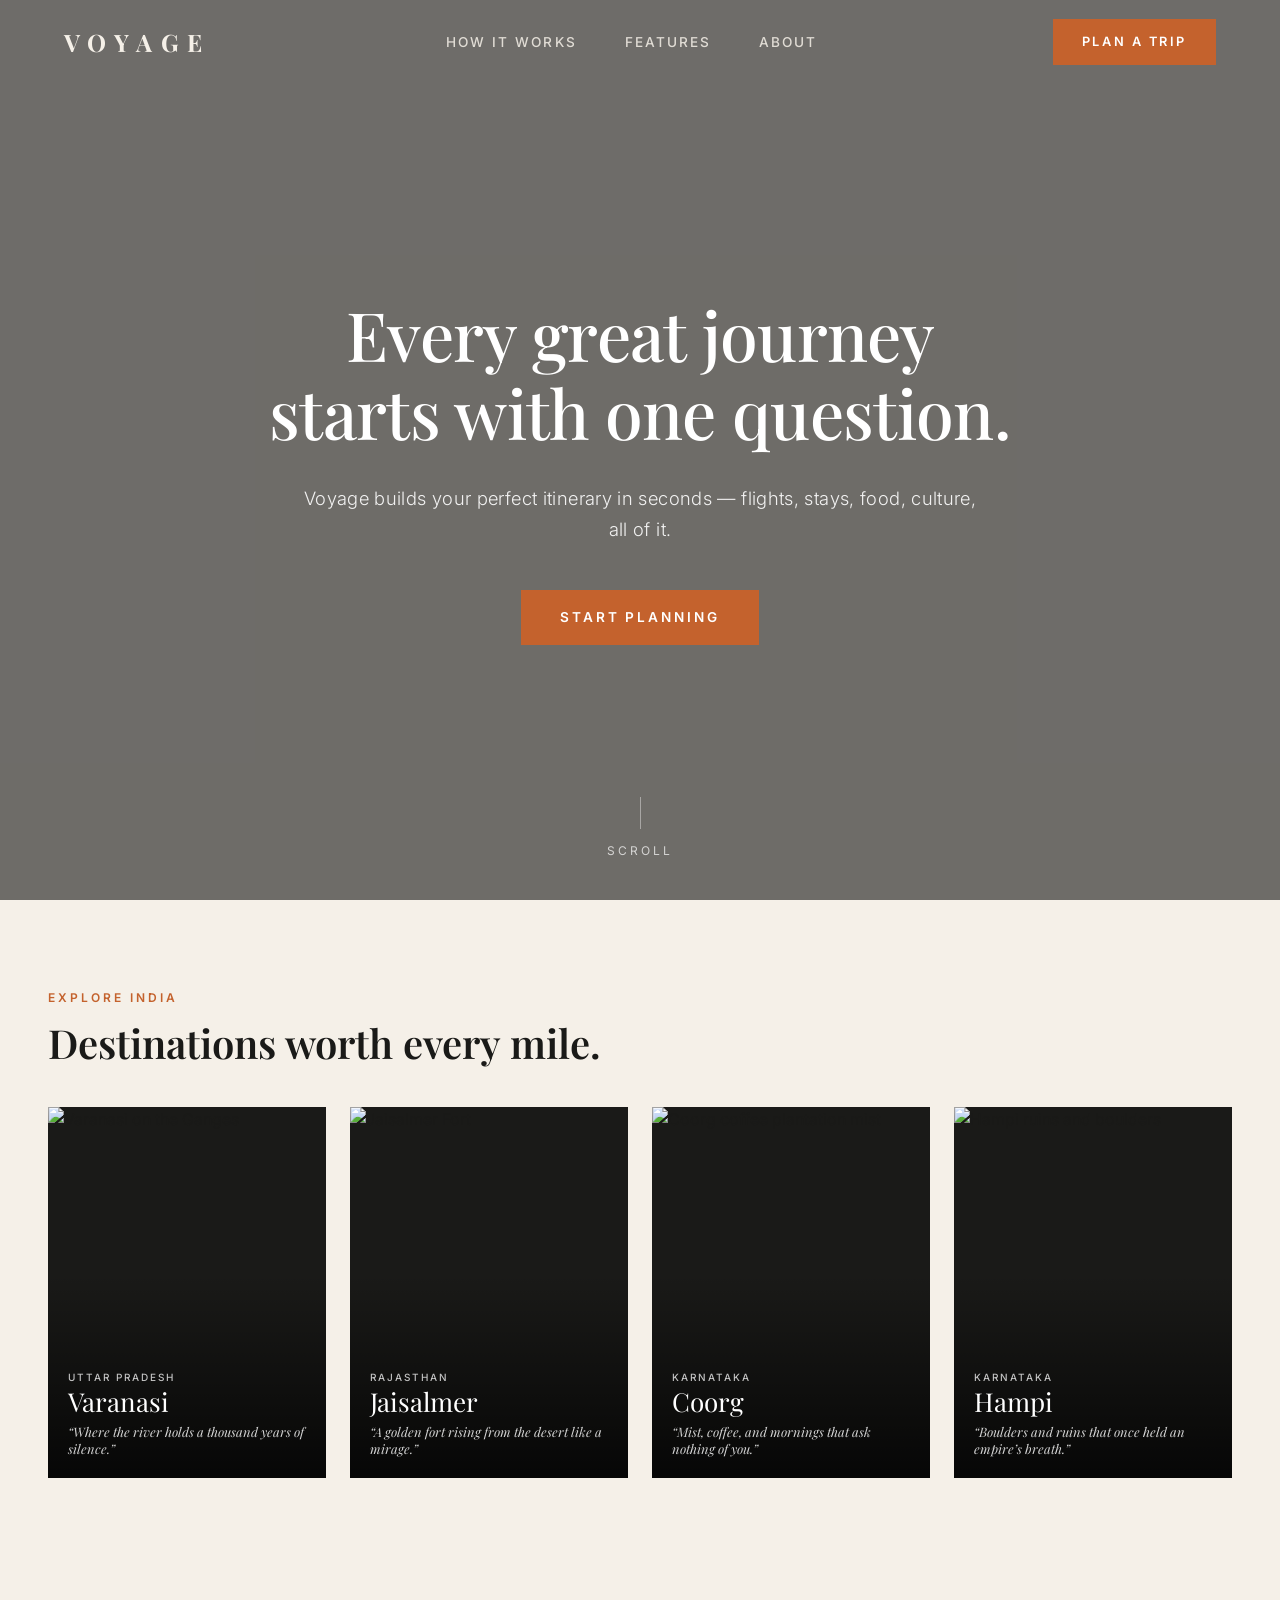
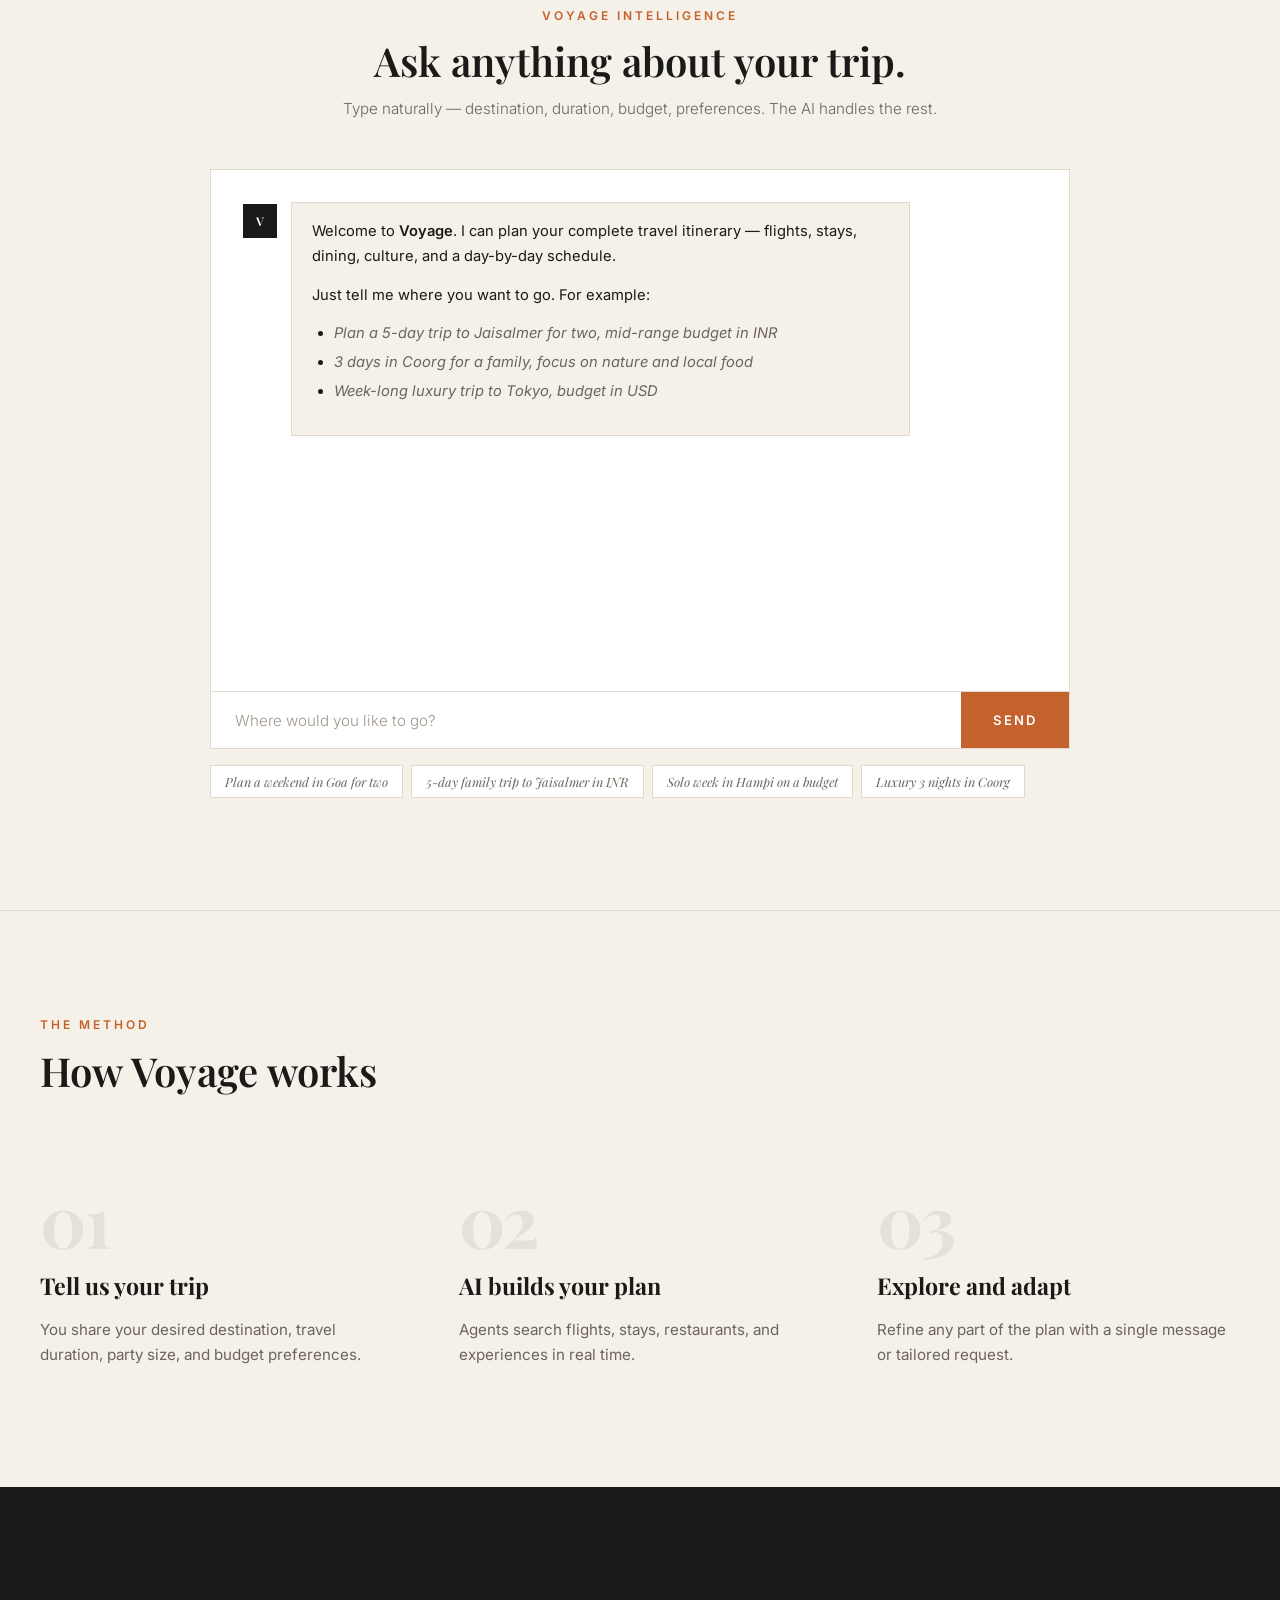
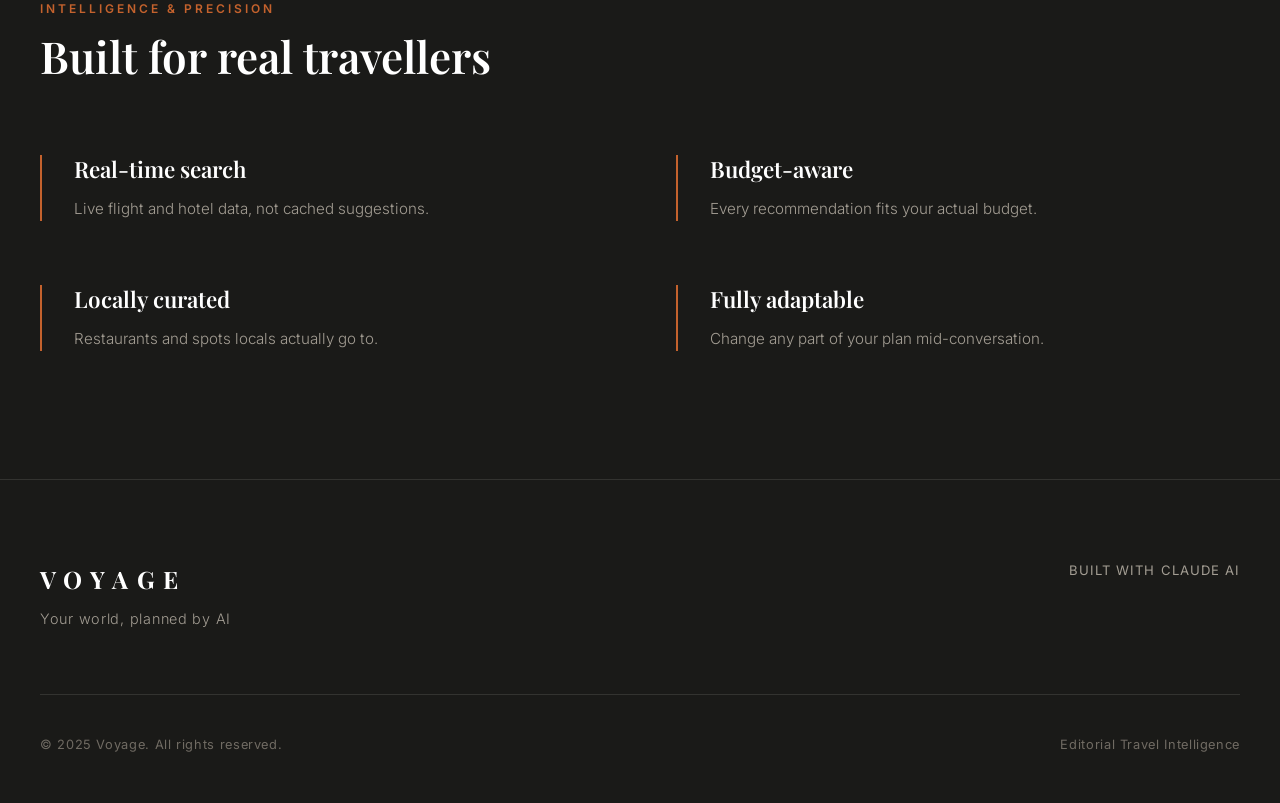
==== commit 29a6524f: "Prepare stable itinerary version for Render deployment" ====
--- a/index.html
+++ b/index.html
@@ -4,15 +4,24 @@
 <head>
   <meta charset="UTF-8">
   <meta name="viewport" content="width=device-width, initial-scale=1.0">
-  <title>VOYAGE — The AI Travel Copilot</title>
+  <title>VOYAGE — Your world, planned by AI</title>
   <meta name="description"
-    content="Voyage builds and optimizes bespoke travel itineraries in seconds. Powered by agentic intelligence with real-time weather, budget optimization, and in-trip companion.">
+    content="Voyage builds your bespoke travel itinerary in seconds. Handcrafted, editorial itineraries powered by real-time intelligence.">
+
+  <!-- Google Analytics 4 -->
+  <script async src="https://www.googletagmanager.com/gtag/js?id=G-SLTC2QK775"></script>
+  <script>
+    window.dataLayer = window.dataLayer || [];
+    function gtag() { dataLayer.push(arguments); }
+    gtag('js', new Date());
+    gtag('config', 'G-SLTC2QK775');
+  </script>
 
   <!-- Google Fonts: Playfair Display & Inter -->
   <link rel="preconnect" href="https://fonts.googleapis.com">
   <link rel="preconnect" href="https://fonts.gstatic.com" crossorigin>
   <link
-    href="https://fonts.googleapis.com/css2?family=Inter:wght@300;400;500;600;700&family=Playfair+Display:ital,wght@0,400;0,500;0,600;0,700;1,400;1,600&display=swap"
+    href="https://fonts.googleapis.com/css2?family=Inter:wght@300;400;500;600&family=Playfair+Display:ital,wght@0,400;0,500;0,600;0,700;1,400;1,600&display=swap"
     rel="stylesheet">
 
   <style>
@@ -28,7 +37,6 @@
     :root {
       --bg-cream: #F5F0E8;
       --bg-white: #FFFFFF;
-      --bg-card: #FAF6F0;
       --bg-dark: #1A1A18;
       --bg-dark-card: #222220;
       --text-dark: #1A1A18;
@@ -37,17 +45,11 @@
       --text-light-muted: #A39D93;
       --accent-terracotta: #C4622D;
       --accent-terracotta-hover: #A84E1F;
-      --accent-gold: #D4A373;
-      --accent-green: #2D6A4F;
-      --accent-blue: #1D3557;
       --border-cream: #E0D9CE;
       --border-dark: #333330;
       --num-grey: #E5E0D8;
       --font-serif: 'Playfair Display', Georgia, serif;
       --font-sans: 'Inter', -apple-system, BlinkMacSystemFont, 'Segoe UI', Roboto, sans-serif;
-      --shadow-sm: 0 2px 8px rgba(0, 0, 0, 0.05);
-      --shadow-md: 0 8px 24px rgba(0, 0, 0, 0.08);
-      --shadow-lg: 0 16px 40px rgba(0, 0, 0, 0.12);
     }
 
     html {
@@ -63,7 +65,6 @@
     body {
       background-color: var(--bg-cream);
       overflow-x: hidden;
-      min-height: 100vh;
     }
 
     a {
@@ -77,60 +78,7 @@
     select,
     textarea {
       font-family: inherit;
-    }
-
-    /* BUTTONS */
-    .btn-terracotta {
-      background-color: var(--accent-terracotta);
-      color: #FFFFFF;
-      border: 1px solid var(--accent-terracotta);
-      padding: 12px 28px;
-      font-size: 0.8rem;
-      font-weight: 600;
-      letter-spacing: 0.18em;
-      text-transform: uppercase;
-      cursor: pointer;
-      display: inline-flex;
-      align-items: center;
-      justify-content: center;
-      gap: 8px;
-      text-align: center;
-      transition: all 0.2s ease;
-    }
-
-    .btn-terracotta:hover {
-      background-color: var(--accent-terracotta-hover);
-      border-color: var(--accent-terracotta-hover);
-      transform: translateY(-1px);
-      box-shadow: 0 4px 12px rgba(196, 98, 45, 0.25);
-    }
-
-    .btn-outline {
-      background: transparent;
-      color: var(--text-dark);
-      border: 1px solid var(--border-cream);
-      padding: 10px 22px;
-      font-size: 0.78rem;
-      font-weight: 600;
-      letter-spacing: 0.12em;
-      text-transform: uppercase;
-      cursor: pointer;
-      display: inline-flex;
-      align-items: center;
-      gap: 8px;
-      transition: all 0.2s ease;
-    }
-
-    .btn-outline:hover {
-      background-color: var(--bg-white);
-      border-color: var(--accent-terracotta);
-      color: var(--accent-terracotta);
-    }
-
-    .btn-sm {
-      padding: 8px 16px;
-      font-size: 0.72rem;
-      letter-spacing: 0.1em;
+      border-radius: 0 !important;
     }
 
     /* 1. NAVBAR */
@@ -167,12 +115,12 @@
     .nav-links {
       display: flex;
       align-items: center;
-      gap: 2.5rem;
+      gap: 3rem;
       list-style: none;
     }
 
     .nav-link {
-      font-size: 0.82rem;
+      font-size: 0.85rem;
       font-weight: 500;
       letter-spacing: 0.15em;
       text-transform: uppercase;
@@ -201,19 +149,28 @@
       width: 100%;
     }
 
-    .nav-actions {
-      display: flex;
-      align-items: center;
-      gap: 1rem;
-    }
-
-    .badge-saved {
-      background: var(--accent-terracotta);
-      color: #fff;
-      font-size: 0.65rem;
-      padding: 2px 7px;
-      border-radius: 12px;
-      margin-left: 4px;
+    .btn-terracotta {
+      background-color: var(--accent-terracotta);
+      color: #FFFFFF;
+      border: 1px solid var(--accent-terracotta);
+      padding: 12px 28px;
+      font-size: 0.8rem;
+      font-weight: 600;
+      letter-spacing: 0.2em;
+      text-transform: uppercase;
+      cursor: pointer;
+      display: inline-block;
+      text-align: center;
+      transition: background-color 0.2s ease, border-color 0.2s ease, transform 0.15s ease;
+    }
+
+    .btn-terracotta:hover {
+      background-color: var(--accent-terracotta-hover);
+      border-color: var(--accent-terracotta-hover);
+    }
+
+    .btn-terracotta:active {
+      transform: translateY(1px);
     }
 
     /* 2. HERO SECTION */
@@ -251,21 +208,6 @@
       padding-top: 40px;
     }
 
-    .hero-pilot-badge {
-      display: inline-flex;
-      align-items: center;
-      gap: 8px;
-      background: rgba(255, 255, 255, 0.15);
-      border: 1px solid rgba(255, 255, 255, 0.3);
-      backdrop-filter: blur(8px);
-      padding: 6px 18px;
-      font-size: 0.75rem;
-      letter-spacing: 0.2em;
-      text-transform: uppercase;
-      color: #FFFFFF;
-      margin-bottom: 1.5rem;
-    }
-
     .hero-headline {
       font-family: var(--font-serif);
       font-size: 4.25rem;
@@ -273,7 +215,11 @@
       line-height: 1.15;
       color: #FFFFFF;
       letter-spacing: -0.01em;
-      margin-bottom: 1.75rem;
+      margin-bottom: 2rem;
+    }
+
+    .hero-headline span {
+      display: block;
     }
 
     .hero-subheading {
@@ -281,21 +227,80 @@
       font-weight: 300;
       color: rgba(255, 255, 255, 0.9);
       max-width: 680px;
+      margin: 0 auto 2.75rem auto;
+      line-height: 1.7;
+      letter-spacing: 0.02em;
+    }
+
+    .hero-cta {
+      padding: 16px 38px;
+      font-size: 0.85rem;
+      letter-spacing: 0.22em;
+    }
+
+    .hero-scroll-indicator {
+      position: absolute;
+      bottom: 2.5rem;
+      left: 50%;
+      transform: translateX(-50%);
+      z-index: 2;
+      display: flex;
+      flex-direction: column;
+      align-items: center;
+      gap: 0.75rem;
+      color: rgba(255, 255, 255, 0.7);
+      font-size: 0.75rem;
+      letter-spacing: 0.25em;
+      text-transform: uppercase;
+      font-weight: 400;
+    }
+
+    .hero-scroll-line {
+      width: 1px;
+      height: 32px;
+      background-color: rgba(255, 255, 255, 0.4);
+      animation: scrollPulse 2s cubic-bezier(0.65, 0, 0.35, 1) infinite;
+    }
+
+    @keyframes scrollPulse {
+      0% {
+        transform: scaleY(0);
+        transform-origin: top;
+        opacity: 0;
+      }
+
+      50% {
+        transform: scaleY(1);
+        transform-origin: top;
+        opacity: 1;
+      }
+
+      50.1% {
+        transform: scaleY(1);
+        transform-origin: bottom;
+        opacity: 1;
+      }
+
+      100% {
+        transform: scaleY(0);
+        transform-origin: bottom;
+        opacity: 0;
+      }
+    }
+
+    /* 3. DESTINATION STRIP */
+    .destinations-section {
+      padding: 5.5rem 0 3rem 0;
+      background-color: var(--bg-cream);
+    }
+
+    .destinations-header {
+      max-width: 1320px;
       margin: 0 auto 2.5rem auto;
-      line-height: 1.7;
-    }
-
-    /* 3. DESTINATIONS SECTION */
-    .destinations-section {
-      padding: 6rem 4rem;
-      background-color: var(--bg-cream);
-    }
-
-    .destinations-header {
+      padding: 0 3rem;
       display: flex;
       justify-content: space-between;
       align-items: flex-end;
-      margin-bottom: 3rem;
     }
 
     .section-eyebrow {
@@ -304,123 +309,142 @@
       letter-spacing: 0.25em;
       text-transform: uppercase;
       color: var(--accent-terracotta);
-      margin-bottom: 0.5rem;
+      margin-bottom: 0.75rem;
     }
 
     .section-title {
       font-family: var(--font-serif);
       font-size: 2.5rem;
-      font-weight: 500;
+      font-weight: 600;
+      line-height: 1.2;
       color: var(--text-dark);
-      line-height: 1.2;
     }
 
     .destinations-container {
+      max-width: 1320px;
+      margin: 0 auto;
+      padding: 0 3rem;
       display: grid;
-      grid-template-columns: repeat(auto-fit, minmax(260px, 1fr));
-      gap: 2rem;
+      grid-template-columns: repeat(4, 1fr);
+      gap: 1.5rem;
     }
 
     .destination-card {
       position: relative;
-      height: 380px;
+      aspect-ratio: 3 / 4;
       overflow: hidden;
       cursor: pointer;
-      box-shadow: var(--shadow-sm);
-      transition: transform 0.3s ease, box-shadow 0.3s ease;
-    }
-
-    .destination-card:hover {
-      transform: translateY(-4px);
-      box-shadow: var(--shadow-md);
+      background-color: #1A1A18;
+      border: none;
     }
 
     .destination-image {
       width: 100%;
       height: 100%;
       object-fit: cover;
-      transition: transform 0.5s ease;
+      display: block;
+      transition: transform 0.6s cubic-bezier(0.25, 1, 0.5, 1);
     }
 
     .destination-card:hover .destination-image {
-      transform: scale(1.05);
+      transform: scale(1.03);
     }
 
     .destination-overlay {
       position: absolute;
-      inset: 0;
-      background: linear-gradient(to top, rgba(0,0,0,0.85) 0%, rgba(0,0,0,0.2) 60%, transparent 100%);
+      bottom: 0;
+      left: 0;
+      right: 0;
+      top: 0;
+      background: linear-gradient(to top, rgba(0, 0, 0, 0.75) 0%, transparent 55%);
       display: flex;
       flex-direction: column;
       justify-content: flex-end;
-      padding: 2rem;
-      color: #FFFFFF;
+      align-items: flex-start;
+      padding: 20px;
+      text-align: left;
     }
 
     .destination-state {
-      font-size: 0.7rem;
+      font-family: var(--font-sans);
+      font-size: 10px;
+      font-weight: 500;
       letter-spacing: 0.2em;
       text-transform: uppercase;
-      opacity: 0.8;
-      margin-bottom: 0.25rem;
+      color: #FFFFFF;
+      opacity: 0.75;
+      margin-bottom: 2px;
     }
 
     .destination-city {
       font-family: var(--font-serif);
-      font-size: 1.75rem;
-      font-weight: 600;
-      margin-bottom: 0.5rem;
+      font-size: 26px;
+      font-weight: 400;
+      color: #FFFFFF;
+      line-height: 1.15;
     }
 
     .destination-story {
-      font-size: 0.85rem;
+      font-family: var(--font-serif);
       font-style: italic;
-      opacity: 0.9;
-      line-height: 1.4;
-    }
-
-    /* 4. PLANNER & WORKSPACE */
+      font-size: 13px;
+      color: #FFFFFF;
+      opacity: 0.82;
+      margin-top: 6px;
+      display: block;
+      line-height: 1.35;
+    }
+
+    /* 4. CHATBOT SECTION */
     .planner-section {
-      padding: 5rem 4rem;
-      background-color: var(--bg-white);
-      border-top: 1px solid var(--border-cream);
+      padding: 5rem 2rem 7rem 2rem;
+      background-color: var(--bg-cream);
     }
 
     .planner-wrapper {
-      max-width: 1100px;
+      max-width: 860px;
       margin: 0 auto;
     }
 
     .planner-header {
       text-align: center;
-      margin-bottom: 2.5rem;
-    }
-
+      margin-bottom: 3rem;
+    }
+
+    /* Chat Window */
     .chat-window {
-      background: var(--bg-cream);
+      background-color: var(--bg-white);
       border: 1px solid var(--border-cream);
-      padding: 2rem;
-      min-height: 380px;
       display: flex;
       flex-direction: column;
-      box-shadow: var(--shadow-sm);
-      margin-bottom: 1.5rem;
+      height: 580px;
     }
 
     .chat-messages {
       flex: 1;
       overflow-y: auto;
-      max-height: 480px;
+      padding: 2rem;
       display: flex;
       flex-direction: column;
-      gap: 1.25rem;
-      padding-right: 0.5rem;
-    }
-
+      gap: 1.5rem;
+      scroll-behavior: smooth;
+    }
+
+    .chat-messages::-webkit-scrollbar {
+      width: 4px;
+    }
+    .chat-messages::-webkit-scrollbar-track {
+      background: var(--bg-cream);
+    }
+    .chat-messages::-webkit-scrollbar-thumb {
+      background: var(--border-cream);
+    }
+
+    /* Message bubbles */
     .chat-msg {
       display: flex;
-      gap: 1rem;
-      align-items: flex-start;
+      gap: 0.85rem;
+      animation: fadeIn 0.3s ease;
     }
 
     .chat-msg.user {
@@ -428,906 +452,867 @@
     }
 
     .chat-avatar {
-      width: 38px;
-      height: 38px;
+      width: 34px;
+      height: 34px;
+      flex-shrink: 0;
+      border: 1px solid var(--border-cream);
       display: flex;
       align-items: center;
       justify-content: center;
+      font-size: 12px;
       font-weight: 600;
-      font-size: 0.85rem;
-      flex-shrink: 0;
+      letter-spacing: 0.05em;
+      font-family: var(--font-serif);
+      align-self: flex-start;
+      margin-top: 2px;
+    }
+
+    .chat-avatar.user-av {
+      background-color: var(--accent-terracotta);
+      color: #FFFFFF;
+      border-color: var(--accent-terracotta);
     }
 
     .chat-avatar.bot-av {
-      background: var(--accent-terracotta);
+      background-color: var(--bg-dark);
       color: #FFFFFF;
-      font-family: var(--font-serif);
-    }
-
-    .chat-avatar.user-av {
-      background: var(--bg-dark);
-      color: #FFFFFF;
+      border-color: var(--bg-dark);
     }
 
     .chat-bubble {
-      background: #FFFFFF;
+      max-width: 78%;
+      padding: 1rem 1.25rem;
+      font-size: 0.92rem;
+      line-height: 1.7;
+      color: var(--text-dark);
+    }
+
+    .chat-msg.user .chat-bubble {
+      background-color: var(--bg-dark);
+      color: var(--text-light);
+      font-style: italic;
+      font-family: var(--font-serif);
+    }
+
+    .chat-msg.bot .chat-bubble {
+      background-color: var(--bg-cream);
       border: 1px solid var(--border-cream);
-      padding: 1.25rem 1.5rem;
-      max-width: 82%;
-      font-size: 0.95rem;
-      line-height: 1.6;
-    }
-
-    .chat-msg.user .chat-bubble {
-      background: var(--bg-dark);
-      color: var(--text-light);
-      border-color: var(--bg-dark);
-    }
-
+    }
+
+    /* Typing indicator */
+    .typing-indicator {
+      display: flex;
+      align-items: center;
+      gap: 5px;
+      padding: 1rem 1.25rem;
+      background-color: var(--bg-cream);
+      border: 1px solid var(--border-cream);
+      width: fit-content;
+    }
+
+    .typing-dot {
+      width: 7px;
+      height: 7px;
+      background-color: var(--accent-terracotta);
+      border-radius: 50%;
+      animation: typingBounce 1.2s infinite ease-in-out;
+    }
+
+    .typing-dot:nth-child(2) { animation-delay: 0.2s; }
+    .typing-dot:nth-child(3) { animation-delay: 0.4s; }
+
+    @keyframes typingBounce {
+      0%, 60%, 100% { transform: translateY(0); }
+      30% { transform: translateY(-6px); }
+    }
+
+    /* Chat Input Bar */
     .chat-input-bar {
       display: flex;
-      gap: 0.75rem;
-      margin-top: 1.5rem;
+      border-top: 1px solid var(--border-cream);
+      background-color: var(--bg-white);
     }
 
     .chat-input {
       flex: 1;
-      padding: 14px 18px;
-      border: 1px solid var(--border-cream);
-      background: #FFFFFF;
+      background-color: transparent;
+      border: none;
+      padding: 1.1rem 1.5rem;
       font-size: 0.95rem;
+      color: var(--text-dark);
+      font-family: var(--font-sans);
       outline: none;
       resize: none;
-      transition: border-color 0.2s ease;
-    }
-
-    .chat-input:focus {
-      border-color: var(--accent-terracotta);
+      height: 56px;
+      line-height: 1.5;
+    }
+
+    .chat-input::placeholder {
+      color: #9E968A;
+      font-weight: 300;
     }
 
     .chat-send-btn {
-      background: var(--accent-terracotta);
+      background-color: var(--accent-terracotta);
       color: #FFFFFF;
       border: none;
-      padding: 0 28px;
-      font-weight: 600;
-      font-size: 0.85rem;
-      letter-spacing: 0.15em;
-      text-transform: uppercase;
-      cursor: pointer;
-      transition: background-color 0.2s ease;
-    }
-
-    .chat-send-btn:hover {
-      background-color: var(--accent-terracotta-hover);
-    }
-
-    .chat-suggestions {
-      display: flex;
-      flex-wrap: wrap;
-      gap: 0.6rem;
-      justify-content: center;
-      margin-top: 1rem;
-    }
-
-    .chat-chip {
-      background: var(--bg-cream);
-      border: 1px solid var(--border-cream);
-      padding: 8px 16px;
-      font-size: 0.8rem;
-      cursor: pointer;
-      transition: all 0.2s ease;
-    }
-
-    .chat-chip:hover {
-      border-color: var(--accent-terracotta);
-      color: var(--accent-terracotta);
-      background: #FFFFFF;
-    }
-
-    /* ----------------------------------------------- */
-    /* ACTIVE ITINERARY & COPILOT SUITE               */
-    /* ----------------------------------------------- */
-    .itinerary-suite {
-      margin-top: 3.5rem;
-      display: none; /* revealed upon generation */
-    }
-
-    .itinerary-suite.active {
-      display: block;
-      animation: fadeIn 0.4s ease;
-    }
-
-    @keyframes fadeIn {
-      from { opacity: 0; transform: translateY(10px); }
-      to { opacity: 1; transform: translateY(0); }
-    }
-
-    /* TOP ACTION BAR */
-    .suite-action-bar {
-      display: flex;
-      justify-content: space-between;
-      align-items: center;
-      padding: 1.25rem 1.75rem;
-      background: var(--bg-dark);
-      color: #FFFFFF;
-      margin-bottom: 2rem;
-      flex-wrap: wrap;
-      gap: 1rem;
-    }
-
-    .suite-title-group h3 {
-      font-family: var(--font-serif);
-      font-size: 1.35rem;
-      font-weight: 600;
-    }
-
-    .suite-title-group span {
-      font-size: 0.8rem;
-      color: var(--text-light-muted);
-    }
-
-    .suite-btn-group {
-      display: flex;
-      gap: 0.75rem;
-      flex-wrap: wrap;
-    }
-
-    .suite-btn {
-      background: rgba(255, 255, 255, 0.1);
-      color: #FFFFFF;
-      border: 1px solid rgba(255, 255, 255, 0.2);
-      padding: 8px 16px;
-      font-size: 0.75rem;
-      font-weight: 500;
-      letter-spacing: 0.08em;
-      text-transform: uppercase;
-      cursor: pointer;
-      display: inline-flex;
-      align-items: center;
-      gap: 6px;
-      transition: all 0.2s ease;
-    }
-
-    .suite-btn:hover {
-      background: var(--accent-terracotta);
-      border-color: var(--accent-terracotta);
-    }
-
-    /* FEATURE 3: WEATHER ALERT BANNER */
-    .weather-banner {
-      background: #FFF9F2;
-      border-left: 4px solid var(--accent-terracotta);
-      border-top: 1px solid var(--border-cream);
-      border-right: 1px solid var(--border-cream);
-      border-bottom: 1px solid var(--border-cream);
-      padding: 1.25rem 1.75rem;
-      margin-bottom: 2rem;
-      display: flex;
-      align-items: center;
-      justify-content: space-between;
-      flex-wrap: wrap;
-      gap: 1.25rem;
-    }
-
-    .weather-info {
-      display: flex;
-      align-items: flex-start;
-      gap: 1rem;
-    }
-
-    .weather-icon {
-      font-size: 1.8rem;
-    }
-
-    .weather-text h4 {
-      font-size: 0.95rem;
-      font-weight: 600;
-      color: var(--text-dark);
-      margin-bottom: 0.2rem;
-    }
-
-    .weather-text p {
-      font-size: 0.85rem;
-      color: var(--text-muted);
-    }
-
-    .btn-replan {
-      background: var(--accent-terracotta);
-      color: #FFFFFF;
-      border: none;
-      padding: 10px 20px;
-      font-size: 0.78rem;
-      font-weight: 600;
-      letter-spacing: 0.12em;
-      text-transform: uppercase;
-      cursor: pointer;
-      display: inline-flex;
-      align-items: center;
-      gap: 8px;
-      white-space: nowrap;
-      transition: all 0.2s ease;
-    }
-
-    .btn-replan:hover {
-      background: var(--accent-terracotta-hover);
-    }
-
-    /* FEATURE 1: AI TRIP OPTIMIZER */
-    .optimizer-panel {
-      background: var(--bg-card);
-      border: 1px solid var(--border-cream);
-      padding: 2rem;
-      margin-bottom: 2.5rem;
-    }
-
-    .panel-header {
-      display: flex;
-      justify-content: space-between;
-      align-items: center;
-      margin-bottom: 1.25rem;
-      flex-wrap: wrap;
-      gap: 0.75rem;
-    }
-
-    .panel-title {
-      font-family: var(--font-serif);
-      font-size: 1.4rem;
-      font-weight: 600;
-      color: var(--text-dark);
-    }
-
-    .optimizer-modes {
-      display: flex;
-      flex-wrap: wrap;
-      gap: 0.75rem;
-      margin-bottom: 1.5rem;
-    }
-
-    .opt-chip {
-      background: #FFFFFF;
-      border: 1px solid var(--border-cream);
-      padding: 10px 18px;
-      font-size: 0.82rem;
-      font-weight: 500;
-      cursor: pointer;
-      display: inline-flex;
-      align-items: center;
-      gap: 8px;
-      transition: all 0.2s ease;
-    }
-
-    .opt-chip:hover,
-    .opt-chip.active {
-      background: var(--accent-terracotta);
-      color: #FFFFFF;
-      border-color: var(--accent-terracotta);
-      transform: translateY(-1px);
-    }
-
-    .comparison-card {
-      background: #FFFFFF;
-      border: 1px solid var(--border-cream);
-      padding: 1.5rem;
-      display: none;
-      margin-top: 1rem;
-    }
-
-    .comparison-card.active {
-      display: block;
-      animation: fadeIn 0.3s ease;
-    }
-
-    .comparison-grid {
-      display: grid;
-      grid-template-columns: repeat(auto-fit, minmax(220px, 1fr));
-      gap: 1.5rem;
-      margin-bottom: 1.5rem;
-      padding-bottom: 1.25rem;
-      border-bottom: 1px dashed var(--border-cream);
-    }
-
-    .comp-stat-box {
-      background: var(--bg-cream);
-      padding: 1.25rem;
-      border-left: 3px solid var(--accent-terracotta);
-    }
-
-    .comp-label {
-      font-size: 0.72rem;
-      text-transform: uppercase;
-      letter-spacing: 0.15em;
-      color: var(--text-muted);
-      margin-bottom: 0.4rem;
-    }
-
-    .comp-val-before {
-      font-size: 0.9rem;
-      color: var(--text-muted);
-      text-decoration: line-through;
-    }
-
-    .comp-val-after {
-      font-size: 1.35rem;
-      font-weight: 700;
-      color: var(--text-dark);
-    }
-
-    .comp-saving-badge {
-      display: inline-block;
-      background: #E8F5E9;
-      color: #2E7D32;
-      font-size: 0.75rem;
-      font-weight: 600;
-      padding: 2px 8px;
-      margin-top: 0.4rem;
-    }
-
-    .comp-highlights {
-      font-size: 0.88rem;
-      color: var(--text-dark);
-      line-height: 1.5;
-    }
-
-    .comp-highlights ul {
-      margin-top: 0.5rem;
-      padding-left: 1.25rem;
-    }
-
-    /* ITINERARY CONTENT DISPLAY */
-    .itinerary-card {
-      background: #FFFFFF;
-      border: 1px solid var(--border-cream);
-      padding: 2.5rem;
-      margin-bottom: 2.5rem;
-      box-shadow: var(--shadow-sm);
-    }
-
-    .itinerary-content {
-      font-size: 0.95rem;
-      line-height: 1.75;
-      color: var(--text-dark);
-    }
-
-    .itinerary-content h1,
-    .itinerary-content h2 {
-      font-family: var(--font-serif);
-      color: var(--text-dark);
-      margin-top: 1.75rem;
-      margin-bottom: 0.75rem;
-      padding-bottom: 0.4rem;
-      border-bottom: 1px solid var(--border-cream);
-    }
-
-    .itinerary-content h3 {
-      font-size: 1.15rem;
-      color: var(--accent-terracotta);
-      margin-top: 1.25rem;
-      margin-bottom: 0.5rem;
-    }
-
-    .itinerary-content ul,
-    .itinerary-content ol {
-      margin: 0.75rem 0 1.25rem 1.5rem;
-    }
-
-    .itinerary-content li {
-      margin-bottom: 0.4rem;
-    }
-
-    /* FEATURE 4: SMART BUDGET PLANNER */
-    .budget-section {
-      background: var(--bg-card);
-      border: 1px solid var(--border-cream);
-      padding: 2rem;
-      margin-bottom: 2.5rem;
-    }
-
-    .budget-header {
-      display: flex;
-      justify-content: space-between;
-      align-items: center;
-      margin-bottom: 1.75rem;
-      flex-wrap: wrap;
-      gap: 1rem;
-    }
-
-    .currency-picker {
-      display: flex;
-      gap: 0.4rem;
-    }
-
-    .cur-btn {
-      background: #FFFFFF;
-      border: 1px solid var(--border-cream);
-      padding: 6px 12px;
-      font-size: 0.75rem;
-      font-weight: 600;
-      cursor: pointer;
-    }
-
-    .cur-btn.active {
-      background: var(--accent-terracotta);
-      color: #FFFFFF;
-      border-color: var(--accent-terracotta);
-    }
-
-    .budget-grid {
-      display: grid;
-      grid-template-columns: repeat(auto-fit, minmax(180px, 1fr));
-      gap: 1rem;
-      margin-bottom: 1.75rem;
-    }
-
-    .budget-card {
-      background: #FFFFFF;
-      border: 1px solid var(--border-cream);
-      padding: 1.25rem;
-      text-align: left;
-    }
-
-    .budget-card-label {
-      font-size: 0.72rem;
-      text-transform: uppercase;
-      letter-spacing: 0.12em;
-      color: var(--text-muted);
-      margin-bottom: 0.35rem;
-    }
-
-    .budget-card-amount {
-      font-size: 1.25rem;
-      font-weight: 700;
-      color: var(--text-dark);
-      margin-bottom: 0.5rem;
-    }
-
-    .budget-progress-bar {
-      width: 100%;
-      height: 6px;
-      background: var(--num-grey);
-      overflow: hidden;
-    }
-
-    .budget-progress-fill {
-      height: 100%;
-      background: var(--accent-terracotta);
-      transition: width 0.4s ease;
-    }
-
-    .budget-ai-tips {
-      background: #FFFFFF;
-      border: 1px solid var(--border-cream);
-      border-left: 3px solid var(--accent-green);
-      padding: 1.25rem 1.5rem;
-    }
-
-    .budget-ai-tips h4 {
-      font-size: 0.88rem;
-      font-weight: 600;
-      color: var(--accent-green);
-      margin-bottom: 0.5rem;
-      display: flex;
-      align-items: center;
-      gap: 6px;
-    }
-
-    .budget-ai-tips ul {
-      padding-left: 1.25rem;
-      font-size: 0.85rem;
-      color: var(--text-dark);
-      line-height: 1.5;
-    }
-
-    /* PILOT BOOKING & MONETIZATION SECTION */
-    .pilot-monetization-section {
-      background: var(--bg-cream);
-      border: 1px dashed var(--border-cream);
-      padding: 1.75rem;
-      margin-bottom: 2.5rem;
-    }
-
-    .pilot-tag {
-      font-size: 0.68rem;
-      letter-spacing: 0.15em;
-      text-transform: uppercase;
-      background: var(--accent-gold);
-      color: var(--bg-dark);
-      padding: 2px 8px;
-      font-weight: 700;
-      display: inline-block;
-      margin-bottom: 0.5rem;
-    }
-
-    .pilot-grid {
-      display: grid;
-      grid-template-columns: repeat(auto-fit, minmax(220px, 1fr));
-      gap: 1rem;
-      margin-top: 1rem;
-    }
-
-    .pilot-card {
-      background: #FFFFFF;
-      border: 1px solid var(--border-cream);
-      padding: 1rem 1.25rem;
-      display: flex;
-      align-items: center;
-      justify-content: space-between;
-    }
-
-    .pilot-card h5 {
-      font-size: 0.85rem;
-      font-weight: 600;
-    }
-
-    .pilot-card p {
-      font-size: 0.72rem;
-      color: var(--text-muted);
-    }
-
-    /* FEATURE 2: AI TRIP COMPANION DRAWER */
-    .companion-trigger {
-      position: fixed;
-      bottom: 2.5rem;
-      right: 2.5rem;
-      background: var(--accent-terracotta);
-      color: #FFFFFF;
-      border: none;
-      padding: 14px 24px;
+      padding: 0 2rem;
       font-size: 0.82rem;
       font-weight: 600;
       letter-spacing: 0.15em;
       text-transform: uppercase;
       cursor: pointer;
-      box-shadow: var(--shadow-lg);
-      z-index: 999;
-      display: flex;
-      align-items: center;
-      gap: 10px;
-      transition: all 0.25s ease;
-    }
-
-    .companion-trigger:hover {
-      background: var(--accent-terracotta-hover);
-      transform: translateY(-2px);
-    }
-
-    .companion-drawer {
-      position: fixed;
+      transition: background-color 0.2s ease;
+      white-space: nowrap;
+    }
+
+    .chat-send-btn:hover {
+      background-color: var(--accent-terracotta-hover);
+    }
+
+    .chat-send-btn:disabled {
+      opacity: 0.5;
+      cursor: not-allowed;
+    }
+
+    /* Suggestion chips below input */
+    .chat-suggestions {
+      display: flex;
+      flex-wrap: wrap;
+      gap: 0.5rem;
+      margin-top: 1rem;
+    }
+
+    .chat-chip {
+      background-color: var(--bg-white);
+      border: 1px solid var(--border-cream);
+      color: var(--text-muted);
+      padding: 7px 14px;
+      font-size: 0.8rem;
+      font-family: var(--font-serif);
+      font-style: italic;
+      cursor: pointer;
+      transition: all 0.2s ease;
+    }
+
+    .chat-chip:hover {
+      border-color: var(--accent-terracotta);
+      color: var(--accent-terracotta);
+    }
+
+    /* Bot response markdown styling inside bubbles */
+    .bot-response h1, .bot-response h2, .bot-response h3, .bot-response h4 {
+      font-family: var(--font-serif);
+      margin: 1.25rem 0 0.6rem 0;
+      line-height: 1.3;
+      color: var(--text-dark);
+    }
+    .bot-response h1 { font-size: 1.5rem; border-bottom: 1px solid var(--border-cream); padding-bottom: 0.4rem; }
+    .bot-response h2 { font-size: 1.2rem; color: var(--accent-terracotta); font-weight: 600; }
+    .bot-response h3 { font-size: 1.05rem; font-weight: 600; }
+    .bot-response h4 { font-size: 0.95rem; font-weight: 600; text-transform: uppercase; letter-spacing: 0.06em; color: var(--text-muted); }
+    .bot-response ul, .bot-response ol { margin: 0.6rem 0 1rem 1.4rem; }
+    .bot-response li { margin-bottom: 0.35rem; line-height: 1.6; }
+    .bot-response p { margin-bottom: 0.85rem; }
+    .bot-response strong { font-weight: 600; color: var(--text-dark); }
+    .bot-response em { font-style: italic; color: var(--text-muted); }
+    .bot-response hr { border: none; border-top: 1px solid var(--border-cream); margin: 1.25rem 0; }
+    .bot-response .cost-block {
+      background-color: var(--bg-dark);
+      color: var(--text-light);
+      padding: 1.25rem 1.5rem;
+      margin: 1.25rem 0;
+      border-left: 3px solid var(--accent-terracotta);
+    }
+
+    /* Loading bar inside typing */
+    .loading-progress-bar {
+      width: 100%;
+      height: 2px;
+      background-color: var(--border-cream);
+      margin: 0.75rem 0 0.25rem 0;
+      overflow: hidden;
+      position: relative;
+    }
+
+    .loading-progress-fill {
+      position: absolute;
       top: 0;
-      right: -460px;
-      width: 440px;
-      height: 100vh;
-      background: #FFFFFF;
-      box-shadow: -10px 0 30px rgba(0,0,0,0.15);
-      z-index: 1001;
+      left: 0;
+      height: 100%;
+      width: 40%;
+      background-color: var(--accent-terracotta);
+      animation: progressIndeterminate 1.8s infinite ease-in-out;
+    }
+
+    @keyframes progressIndeterminate {
+      0% { left: -40%; width: 40%; }
+      50% { left: 40%; width: 60%; }
+      100% { left: 100%; width: 40%; }
+    }
+
+    /* EDITORIAL ITINERARY OUTPUT DESIGN */
+    .itinerary-output {
+      display: none;
+      margin-top: 3.5rem;
+      background-color: var(--bg-white);
+      border: 1px solid var(--border-cream);
+    }
+
+    .itinerary-output.visible {
+      display: block;
+      animation: fadeIn 0.5s ease forwards;
+    }
+
+    @keyframes fadeIn {
+      from {
+        opacity: 0;
+        transform: translateY(14px);
+      }
+
+      to {
+        opacity: 1;
+        transform: translateY(0);
+      }
+    }
+
+    /* Itinerary Destination Hero Banner */
+    .itinerary-hero-banner {
+      position: relative;
+      height: 380px;
+      background-color: #1A1A18;
+      overflow: hidden;
+      background-size: cover;
+      background-position: center;
+    }
+
+    .itinerary-hero-overlay {
+      position: absolute;
+      inset: 0;
+      background: linear-gradient(to top, rgba(26, 26, 24, 0.95) 0%, rgba(26, 26, 24, 0.4) 60%, rgba(0, 0, 0, 0.2) 100%);
       display: flex;
       flex-direction: column;
-      transition: right 0.35s cubic-bezier(0.16, 1, 0.3, 1);
-    }
-
-    .companion-drawer.open {
-      right: 0;
-    }
-
-    .drawer-header {
-      padding: 1.5rem;
-      background: var(--bg-dark);
+      justify-content: flex-end;
+      padding: 3rem;
+    }
+
+    .itinerary-hero-eyebrow {
+      font-size: 0.75rem;
+      font-weight: 600;
+      letter-spacing: 0.25em;
+      text-transform: uppercase;
+      color: var(--accent-terracotta);
+      margin-bottom: 0.5rem;
+    }
+
+    .itinerary-hero-title {
+      font-family: var(--font-serif);
+      font-size: 3rem;
+      font-weight: 500;
       color: #FFFFFF;
+      line-height: 1.15;
+      margin-bottom: 0.75rem;
+    }
+
+    .itinerary-hero-meta {
+      display: flex;
+      flex-wrap: wrap;
+      gap: 1.5rem;
+      font-size: 0.85rem;
+      color: rgba(255, 255, 255, 0.85);
+      letter-spacing: 0.08em;
+      text-transform: uppercase;
+    }
+
+    /* Stats Ribbon */
+    .itinerary-stats-ribbon {
+      display: grid;
+      grid-template-columns: repeat(4, 1fr);
+      border-bottom: 1px solid var(--border-cream);
+      background-color: #FAF6F0;
+    }
+
+    .stat-ribbon-cell {
+      padding: 1.5rem 2rem;
+      border-right: 1px solid var(--border-cream);
+    }
+
+    .stat-ribbon-cell:last-child {
+      border-right: none;
+    }
+
+    .stat-ribbon-label {
+      font-size: 0.72rem;
+      font-weight: 600;
+      letter-spacing: 0.15em;
+      text-transform: uppercase;
+      color: var(--text-muted);
+      margin-bottom: 0.35rem;
+    }
+
+    .stat-ribbon-val {
+      font-family: var(--font-serif);
+      font-size: 1.25rem;
+      font-weight: 600;
+      color: var(--text-dark);
+    }
+
+    /* Itinerary Body Content */
+    .itinerary-body-container {
+      padding: 3.5rem;
+    }
+
+    .itinerary-action-bar {
       display: flex;
       justify-content: space-between;
       align-items: center;
-    }
-
-    .drawer-header h3 {
-      font-family: var(--font-serif);
-      font-size: 1.2rem;
-    }
-
-    .drawer-close {
-      background: transparent;
-      border: none;
-      color: #FFFFFF;
-      font-size: 1.4rem;
-      cursor: pointer;
-    }
-
-    .drawer-messages {
-      flex: 1;
-      padding: 1.5rem;
-      overflow-y: auto;
-      display: flex;
-      flex-direction: column;
-      gap: 1rem;
-      background: var(--bg-cream);
-    }
-
-    .drawer-chips {
-      padding: 0.75rem 1rem;
-      background: #FFFFFF;
-      border-top: 1px solid var(--border-cream);
-      display: flex;
-      flex-wrap: wrap;
-      gap: 0.4rem;
-    }
-
-    .drawer-chip {
-      background: var(--bg-cream);
+      border-bottom: 1px solid var(--border-cream);
+      padding-bottom: 1.5rem;
+      margin-bottom: 2.5rem;
+    }
+
+    .itinerary-action-btn-group {
+      display: flex;
+      gap: 0.75rem;
+    }
+
+    .btn-secondary {
+      background-color: transparent;
+      color: var(--text-dark);
       border: 1px solid var(--border-cream);
-      padding: 6px 12px;
-      font-size: 0.72rem;
-      cursor: pointer;
-      transition: all 0.15s ease;
-    }
-
-    .drawer-chip:hover {
-      border-color: var(--accent-terracotta);
-      color: var(--accent-terracotta);
-    }
-
-    .drawer-input-bar {
-      padding: 1rem 1.25rem;
-      background: #FFFFFF;
-      border-top: 1px solid var(--border-cream);
-      display: flex;
-      gap: 0.5rem;
-    }
-
-    .drawer-input {
-      flex: 1;
-      padding: 10px 14px;
-      border: 1px solid var(--border-cream);
-      font-size: 0.88rem;
-      outline: none;
-    }
-
-    .drawer-send-btn {
-      background: var(--accent-terracotta);
-      color: #FFFFFF;
-      border: none;
-      padding: 0 18px;
+      padding: 10px 20px;
       font-size: 0.78rem;
       font-weight: 600;
-      letter-spacing: 0.1em;
+      letter-spacing: 0.15em;
       text-transform: uppercase;
       cursor: pointer;
-    }
-
-    /* MODALS & DRAWERS */
-    .modal-overlay {
-      position: fixed;
-      inset: 0;
-      background: rgba(0, 0, 0, 0.6);
-      backdrop-filter: blur(4px);
-      z-index: 2000;
-      display: none;
-      align-items: center;
-      justify-content: center;
-      padding: 1.5rem;
-    }
-
-    .modal-overlay.active {
-      display: flex;
-      animation: fadeIn 0.2s ease;
-    }
-
-    .modal-card {
-      background: #FFFFFF;
-      max-width: 540px;
-      width: 100%;
-      padding: 2.25rem;
-      box-shadow: var(--shadow-lg);
+      transition: all 0.2s ease;
+    }
+
+    .btn-secondary:hover {
+      border-color: var(--text-dark);
+      background-color: var(--bg-cream);
+    }
+
+    /* Editorial Formatted Sections */
+    .editorial-section-block {
+      margin-bottom: 3.5rem;
+    }
+
+    .editorial-section-header {
+      display: flex;
+      align-items: baseline;
+      justify-content: space-between;
+      border-bottom: 1px solid var(--border-cream);
+      padding-bottom: 0.85rem;
+      margin-bottom: 2rem;
+    }
+
+    .editorial-section-title {
+      font-family: var(--font-serif);
+      font-size: 1.75rem;
+      font-weight: 600;
+      color: var(--text-dark);
+      letter-spacing: -0.01em;
+    }
+
+    .editorial-section-tag {
+      font-size: 0.72rem;
+      font-weight: 600;
+      letter-spacing: 0.2em;
+      text-transform: uppercase;
+      color: var(--accent-terracotta);
+    }
+
+    /* Day Timeline Cards */
+    .timeline-day-card {
+      border-left: 2px solid var(--accent-terracotta);
+      padding-left: 2rem;
+      margin-bottom: 2.5rem;
       position: relative;
     }
 
-    .modal-header {
+    .timeline-day-card::before {
+      content: '';
+      position: absolute;
+      left: -6px;
+      top: 4px;
+      width: 10px;
+      height: 10px;
+      background-color: var(--accent-terracotta);
+    }
+
+    .timeline-day-title {
+      font-family: var(--font-serif);
+      font-size: 1.35rem;
+      font-weight: 600;
+      color: var(--text-dark);
+      margin-bottom: 0.75rem;
+    }
+
+    .timeline-day-content {
+      font-size: 0.96rem;
+      color: var(--text-dark);
+      line-height: 1.75;
+    }
+
+    .timeline-day-content p {
+      margin-bottom: 0.85rem;
+    }
+
+    .timeline-day-content ul {
+      margin-left: 1.25rem;
+      margin-bottom: 1rem;
+    }
+
+    .timeline-day-content li {
+      margin-bottom: 0.5rem;
+    }
+
+    /* Grid for Hotels & Restaurants */
+    .editorial-cards-grid {
+      display: grid;
+      grid-template-columns: repeat(2, 1fr);
+      gap: 1.5rem;
+    }
+
+    .editorial-feature-card {
+      background-color: #FAF6F0;
+      border: 1px solid var(--border-cream);
+      padding: 1.75rem;
+    }
+
+    .feature-card-header {
       display: flex;
       justify-content: space-between;
-      align-items: center;
-      margin-bottom: 1.5rem;
-    }
-
-    .modal-header h3 {
-      font-family: var(--font-serif);
-      font-size: 1.4rem;
-    }
-
-    .modal-close {
-      background: transparent;
-      border: none;
-      font-size: 1.5rem;
-      cursor: pointer;
-      color: var(--text-muted);
-    }
-
-    .share-link-box {
-      display: flex;
-      gap: 0.5rem;
-      margin: 1.25rem 0;
-    }
-
-    .share-input {
-      flex: 1;
-      padding: 12px 14px;
+      align-items: flex-start;
+      margin-bottom: 0.75rem;
+    }
+
+    .feature-card-name {
+      font-family: var(--font-serif);
+      font-size: 1.15rem;
+      font-weight: 600;
+      color: var(--text-dark);
+    }
+
+    .feature-card-price {
+      font-size: 0.82rem;
+      font-weight: 600;
+      letter-spacing: 0.05em;
+      color: var(--accent-terracotta);
+      background-color: var(--bg-white);
       border: 1px solid var(--border-cream);
-      background: var(--bg-cream);
-      font-size: 0.85rem;
-      outline: none;
-    }
-
-    .saved-trips-list {
-      display: flex;
-      flex-direction: column;
-      gap: 0.75rem;
-      max-height: 340px;
-      overflow-y: auto;
-      margin-top: 1rem;
-    }
-
-    .saved-trip-item {
-      padding: 1rem 1.25rem;
-      background: var(--bg-cream);
-      border: 1px solid var(--border-cream);
-      display: flex;
-      justify-content: space-between;
-      align-items: center;
-      cursor: pointer;
-      transition: all 0.2s ease;
-    }
-
-    .saved-trip-item:hover {
-      border-color: var(--accent-terracotta);
-      background: #FFFFFF;
-    }
-
-    /* TOAST NOTIFICATION */
-    .toast-notification {
-      position: fixed;
-      bottom: 2rem;
-      left: 50%;
-      transform: translateX(-50%) translateY(100px);
-      background: var(--bg-dark);
-      color: #FFFFFF;
-      padding: 12px 24px;
-      font-size: 0.85rem;
-      font-weight: 500;
-      box-shadow: var(--shadow-lg);
-      z-index: 3000;
-      opacity: 0;
-      transition: all 0.3s cubic-bezier(0.16, 1, 0.3, 1);
-    }
-
-    .toast-notification.show {
-      transform: translateX(-50%) translateY(0);
-      opacity: 1;
-    }
-
-    /* 5. HOW IT WORKS & FEATURES SECTIONS */
-    .how-it-works-section,
-    .features-section {
-      padding: 5rem 4rem;
-      background-color: var(--bg-cream);
-    }
-
-    .features-section {
-      background-color: var(--bg-dark);
-      color: var(--text-light);
-    }
-
-    .how-wrapper,
-    .features-wrapper {
-      max-width: 1100px;
-      margin: 0 auto;
-    }
-
-    .steps-row,
-    .features-grid {
-      display: grid;
-      grid-template-columns: repeat(auto-fit, minmax(240px, 1fr));
-      gap: 2.5rem;
-      margin-top: 3rem;
-    }
-
-    .step-number {
-      font-family: var(--font-serif);
-      font-size: 2.5rem;
-      color: var(--accent-terracotta);
-      font-weight: 600;
-      margin-bottom: 0.5rem;
-    }
-
-    .step-title,
-    .feature-title {
-      font-family: var(--font-serif);
-      font-size: 1.25rem;
-      margin-bottom: 0.75rem;
-    }
-
-    .step-desc,
-    .feature-desc {
+      padding: 4px 10px;
+      white-space: nowrap;
+    }
+
+    .feature-card-desc {
       font-size: 0.88rem;
       color: var(--text-muted);
       line-height: 1.6;
     }
 
-    .features-section .feature-desc {
+    /* Weather Highlight Banner */
+    .weather-highlight-box {
+      background-color: var(--bg-cream);
+      border: 1px solid var(--border-cream);
+      padding: 2rem;
+      margin-bottom: 3rem;
+      display: flex;
+      align-items: center;
+      gap: 2rem;
+    }
+
+    .weather-temp-badge {
+      font-family: var(--font-serif);
+      font-size: 2.25rem;
+      font-weight: 600;
+      color: var(--accent-terracotta);
+      border-right: 1px solid var(--border-cream);
+      padding-right: 2rem;
+      min-width: 140px;
+    }
+
+    .weather-info-text {
+      font-size: 0.92rem;
+      color: var(--text-dark);
+      line-height: 1.6;
+    }
+
+    /* Financial Summary Box */
+    .budget-summary-box {
+      background-color: var(--bg-dark);
+      color: var(--text-light);
+      padding: 2.5rem;
+      border: 1px solid var(--border-dark);
+      margin-top: 3rem;
+    }
+
+    .budget-summary-title {
+      font-family: var(--font-serif);
+      font-size: 1.5rem;
+      font-weight: 600;
+      color: #FFFFFF;
+      margin-bottom: 1.5rem;
+      border-bottom: 1px solid var(--border-dark);
+      padding-bottom: 0.75rem;
+    }
+
+    .budget-breakdown-list {
+      list-style: none;
+      margin-bottom: 1.5rem;
+    }
+
+    .budget-breakdown-row {
+      display: flex;
+      justify-content: space-between;
+      padding: 0.65rem 0;
+      border-bottom: 1px solid rgba(255, 255, 255, 0.08);
+      font-size: 0.92rem;
       color: var(--text-light-muted);
     }
 
-    /* 6. FOOTER */
+    .budget-breakdown-row strong {
+      color: #FFFFFF;
+    }
+
+    .budget-total-row {
+      display: flex;
+      justify-content: space-between;
+      padding-top: 1.25rem;
+      font-size: 1.15rem;
+      font-weight: 600;
+      color: #FFFFFF;
+    }
+
+    .budget-total-val {
+      color: var(--accent-terracotta);
+      font-family: var(--font-serif);
+      font-size: 1.4rem;
+    }
+
+    /* Raw Markdown fallback view */
+    .raw-markdown-view {
+      font-family: var(--font-sans);
+      color: var(--text-dark);
+      line-height: 1.8;
+      font-size: 0.98rem;
+    }
+
+    .raw-markdown-view h1,
+    .raw-markdown-view h2,
+    .raw-markdown-view h3 {
+      font-family: var(--font-serif);
+      color: var(--text-dark);
+      margin: 2rem 0 1rem 0;
+      line-height: 1.3;
+    }
+
+    .raw-markdown-view h1 { font-size: 2rem; }
+    .raw-markdown-view h2 { font-size: 1.5rem; border-bottom: 1px solid var(--border-cream); padding-bottom: 0.5rem; }
+    .raw-markdown-view h3 { font-size: 1.2rem; }
+    .raw-markdown-view ul, .raw-markdown-view ol { margin: 1rem 0 1.5rem 1.5rem; }
+    .raw-markdown-view li { margin-bottom: 0.5rem; }
+    .raw-markdown-view p { margin-bottom: 1.25rem; }
+
+    /* 5. HOW IT WORKS SECTION */
+    .how-it-works-section {
+      padding: 6.5rem 2rem 7.5rem 2rem;
+      background-color: var(--bg-cream);
+      border-top: 1px solid var(--border-cream);
+    }
+
+    .how-wrapper {
+      max-width: 1200px;
+      margin: 0 auto;
+    }
+
+    .how-header {
+      margin-bottom: 4.5rem;
+    }
+
+    .steps-row {
+      display: grid;
+      grid-template-columns: repeat(3, 1fr);
+      gap: 3.5rem;
+    }
+
+    .step-item {
+      position: relative;
+      padding-top: 1rem;
+    }
+
+    .step-number {
+      font-family: var(--font-serif);
+      font-size: 4.5rem;
+      font-weight: 700;
+      line-height: 1;
+      color: var(--num-grey);
+      margin-bottom: 1rem;
+      user-select: none;
+      letter-spacing: -0.03em;
+    }
+
+    .step-title {
+      font-family: var(--font-serif);
+      font-size: 1.45rem;
+      font-weight: 700;
+      color: var(--text-dark);
+      margin-bottom: 1rem;
+      line-height: 1.3;
+    }
+
+    .step-desc {
+      font-size: 0.95rem;
+      color: var(--text-muted);
+      line-height: 1.65;
+      font-weight: 400;
+    }
+
+    /* 6. FEATURES SECTION */
+    .features-section {
+      padding: 7rem 2rem 8rem 2rem;
+      background-color: var(--bg-dark);
+      color: var(--text-light);
+    }
+
+    .features-wrapper {
+      max-width: 1200px;
+      margin: 0 auto;
+    }
+
+    .features-header {
+      margin-bottom: 4.5rem;
+    }
+
+    .features-title {
+      font-family: var(--font-serif);
+      font-size: 2.75rem;
+      font-weight: 600;
+      color: #FFFFFF;
+      line-height: 1.2;
+    }
+
+    .features-grid {
+      display: grid;
+      grid-template-columns: repeat(2, 1fr);
+      gap: 4rem 4.5rem;
+    }
+
+    .feature-item {
+      border-left: 2px solid var(--accent-terracotta);
+      padding-left: 2rem;
+    }
+
+    .feature-title {
+      font-family: var(--font-serif);
+      font-size: 1.4rem;
+      font-weight: 600;
+      color: #FFFFFF;
+      margin-bottom: 0.75rem;
+      line-height: 1.3;
+    }
+
+    .feature-desc {
+      font-size: 0.95rem;
+      color: var(--text-light-muted);
+      line-height: 1.65;
+      font-weight: 300;
+    }
+
+    /* 7. FOOTER */
     .footer {
-      background: #111110;
+      background-color: var(--bg-dark);
+      color: var(--text-light);
+      border-top: 1px solid var(--border-dark);
+      padding: 5rem 2rem 3rem 2rem;
+    }
+
+    .footer-wrapper {
+      max-width: 1200px;
+      margin: 0 auto;
+    }
+
+    .footer-top {
+      display: flex;
+      justify-content: space-between;
+      align-items: flex-start;
+      margin-bottom: 4rem;
+    }
+
+    .footer-logo {
+      font-family: var(--font-serif);
+      font-size: 1.5rem;
+      font-weight: 700;
+      letter-spacing: 0.35em;
+      text-transform: uppercase;
+      color: #FFFFFF;
+      margin-bottom: 0.5rem;
+    }
+
+    .footer-tagline {
+      font-size: 0.9rem;
       color: var(--text-light-muted);
-      padding: 4rem;
-      border-top: 1px solid var(--border-dark);
-    }
-
-    .footer-wrapper {
-      max-width: 1100px;
-      margin: 0 auto;
-      display: flex;
-      flex-direction: column;
-      gap: 2rem;
-    }
-
-    .footer-top {
+      letter-spacing: 0.05em;
+      font-weight: 300;
+    }
+
+    .footer-meta-right {
+      font-size: 0.82rem;
+      color: var(--text-light-muted);
+      letter-spacing: 0.08em;
+      text-transform: uppercase;
+      font-weight: 400;
+    }
+
+    .footer-rule {
+      height: 1px;
+      background-color: var(--border-dark);
+      margin-bottom: 2.5rem;
+    }
+
+    .footer-bottom {
       display: flex;
       justify-content: space-between;
       align-items: center;
-      flex-wrap: wrap;
-      gap: 1rem;
-    }
-
-    .footer-logo {
-      font-family: var(--font-serif);
-      font-size: 1.4rem;
-      letter-spacing: 0.3em;
-      color: #FFFFFF;
-    }
-
-    .footer-bottom {
-      display: flex;
-      justify-content: space-between;
-      font-size: 0.78rem;
-      border-top: 1px solid #222220;
-      padding-top: 1.5rem;
-      flex-wrap: wrap;
-      gap: 1rem;
-    }
-
-    /* TYPING INDICATOR */
-    .typing-indicator {
-      display: flex;
-      gap: 6px;
-      padding: 12px 18px;
-    }
-
-    .typing-dot {
-      width: 8px;
-      height: 8px;
-      background: var(--accent-terracotta);
-      border-radius: 50%;
-      animation: pulse 1.2s infinite ease-in-out;
-    }
-
-    .typing-dot:nth-child(2) { animation-delay: 0.2s; }
-    .typing-dot:nth-child(3) { animation-delay: 0.4s; }
-
-    @keyframes pulse {
-      0%, 80%, 100% { transform: scale(0.6); opacity: 0.4; }
-      40% { transform: scale(1); opacity: 1; }
-    }
-
-    /* RESPONSIVE BREAKPOINTS */
-    @media (max-width: 900px) {
-      .navbar { padding: 0 1.5rem; }
+      font-size: 0.8rem;
+      color: #706B63;
+      letter-spacing: 0.05em;
+    }
+
+    /* RESPONSIVE DESIGN */
+    @media (max-width: 1024px) {
+      .destinations-container {
+        grid-template-columns: repeat(2, 1fr);
+      }
+
+      .itinerary-stats-ribbon {
+        grid-template-columns: repeat(2, 1fr);
+      }
+
+      .stat-ribbon-cell:nth-child(2) {
+        border-right: none;
+      }
+    }
+
+    @media (max-width: 768px) {
+      .navbar {
+        padding: 0 1.5rem;
+        height: 72px;
+      }
+
+      .nav-links {
+        display: none;
+      }
+
+      .hero-headline {
+        font-size: 2.8rem;
+      }
+
+      .hero-subheading {
+        font-size: 1rem;
+      }
+
+      .destinations-container {
+        grid-template-columns: 1fr;
+        padding: 0 1.5rem;
+      }
+
+      .destinations-header {
+        padding: 0 1.5rem;
+      }
+
+      .planner-card,
+      .itinerary-body-container {
+        padding: 2rem 1.5rem;
+      }
+
+      .itinerary-hero-overlay {
+        padding: 2rem 1.5rem;
+      }
+
+      .itinerary-hero-title {
+        font-size: 2.2rem;
+      }
+
+      .itinerary-stats-ribbon {
+        grid-template-columns: 1fr;
+      }
+
+      .stat-ribbon-cell {
+        border-right: none;
+        border-bottom: 1px solid var(--border-cream);
+      }
+
+      .editorial-cards-grid {
+        grid-template-columns: 1fr;
+      }
+
+      .weather-highlight-box {
+        flex-direction: column;
+        align-items: flex-start;
+        gap: 1rem;
+      }
+
+      .weather-temp-badge {
+        border-right: none;
+        padding-right: 0;
+        border-bottom: 1px solid var(--border-cream);
+        padding-bottom: 0.5rem;
+      }
+
+      .form-row {
+        grid-template-columns: 1fr;
+        gap: 1.5rem;
+      }
+
+      .steps-row {
+        grid-template-columns: 1fr;
+        gap: 2.5rem;
+      }
+
+      .features-grid {
+        grid-template-columns: 1fr;
+        gap: 2.5rem;
+      }
+
+      .footer-top {
+        flex-direction: column;
+        gap: 2rem;
+      }
+
+      .footer-bottom {
+        flex-direction: column;
+        gap: 1rem;
+        text-align: center;
+      }
+    }
+
+    /* Print Styles */
+    @media print {
+      .navbar,
+      .hero-section,
       .destinations-section,
-      .planner-section,
+      .planner-card,
+      .planner-loading-card,
       .how-it-works-section,
       .features-section,
-      .footer { padding: 4rem 1.5rem; }
-      .hero-headline { font-size: 2.75rem; }
-      .companion-drawer { width: 100%; right: -100%; }
-      .companion-trigger { bottom: 1.5rem; right: 1.5rem; }
+      .footer,
+      .itinerary-action-bar {
+        display: none !important;
+      }
+
+      body, html {
+        background-color: #FFFFFF !important;
+      }
+
+      .itinerary-output {
+        display: block !important;
+        border: none !important;
+        margin: 0 !important;
+        padding: 0 !important;
+      }
     }
   </style>
 </head>
@@ -1336,61 +1321,51 @@
 
   <!-- 1. NAVBAR -->
   <header class="navbar" id="navbar">
-    <div class="nav-logo">VOYAGE</div>
+    <a href="#" class="nav-logo">VOYAGE</a>
     <nav>
       <ul class="nav-links">
-        <li><a href="#destinations" class="nav-link">Destinations</a></li>
-        <li><a href="#planner" class="nav-link">Trip Planner</a></li>
-        <li><a href="#how-it-works" class="nav-link">Method</a></li>
+        <li><a href="#how-it-works" class="nav-link">How it Works</a></li>
+        <li><a href="#features" class="nav-link">Features</a></li>
+        <li><a href="#planner" class="nav-link">About</a></li>
       </ul>
     </nav>
-    <div class="nav-actions">
-      <button class="btn-outline btn-sm" style="color: #fff; border-color: rgba(255,255,255,0.3);" onclick="openSavedTripsModal()">
-        Saved Trips <span class="badge-saved" id="savedTripsCount">0</span>
-      </button>
-      <a href="#planner" class="btn-terracotta btn-sm">Plan Trip</a>
-    </div>
+    <a href="#planner" class="btn-terracotta">Plan a Trip</a>
   </header>
 
   <!-- 2. HERO SECTION -->
   <section class="hero-section" id="hero">
     <div class="hero-overlay"></div>
     <div class="hero-content">
-      <div class="hero-pilot-badge">✦ Product Analytics Pilot Study • AI Travel Copilot</div>
       <h1 class="hero-headline">
         <span>Every great journey</span>
         <span>starts with one question.</span>
       </h1>
       <p class="hero-subheading">
-        VOYAGE generates, optimizes, and adapts your bespoke itinerary in real time — with live weather awareness, budget intelligence, and an interactive AI copilot.
+        Voyage builds your perfect itinerary in seconds — flights, stays, food, culture, all of it.
       </p>
       <a href="#planner" class="btn-terracotta hero-cta">Start Planning</a>
     </div>
+    <div class="hero-scroll-indicator">
+      <div class="hero-scroll-line"></div>
+      <span>scroll</span>
+    </div>
   </section>
 
-  <!-- 3. DESTINATIONS STRIP -->
+  <!-- 3. DESTINATION STRIP -->
   <section class="destinations-section" id="destinations">
     <div class="destinations-header">
       <div>
-        <div class="section-eyebrow">CURATED DISCOVERY</div>
+        <div class="section-eyebrow">EXPLORE INDIA</div>
         <h2 class="section-title">Destinations worth every mile.</h2>
       </div>
     </div>
     <div class="destinations-container">
 
-      <!-- Card 1: Jaisalmer -->
-      <div class="destination-card" onclick="selectDestination('Jaisalmer, Rajasthan, India')">
-        <img class="destination-image" src="https://images.unsplash.com/photo-1599661046289-e31897846e41?w=600" alt="Jaisalmer Fort">
-        <div class="destination-overlay">
-          <div class="destination-state">RAJASTHAN</div>
-          <div class="destination-city">Jaisalmer</div>
-          <span class="destination-story">&ldquo;A golden fortress rising from the desert like a mirage.&rdquo;</span>
-        </div>
-      </div>
-
-      <!-- Card 2: Varanasi -->
+      <!-- Card 1: Varanasi -->
       <div class="destination-card" onclick="selectDestination('Varanasi, Uttar Pradesh, India')">
-        <img class="destination-image" src="https://assets.theasar.com/blogs/1768561498185_top_10_places_to_visit_in_varanasi.webp" alt="Varanasi on the Ganges">
+        <img class="destination-image"
+          src="https://assets.theasar.com/blogs/1768561498185_top_10_places_to_visit_in_varanasi.webp"
+          alt="Varanasi on the Ganges">
         <div class="destination-overlay">
           <div class="destination-state">UTTAR PRADESH</div>
           <div class="destination-city">Varanasi</div>
@@ -1398,9 +1373,22 @@
         </div>
       </div>
 
+      <!-- Card 2: Jaisalmer -->
+      <div class="destination-card" onclick="selectDestination('Jaisalmer, Rajasthan, India')">
+        <img class="destination-image" src="https://images.unsplash.com/photo-1599661046289-e31897846e41?w=600"
+          alt="Jaisalmer Fort">
+        <div class="destination-overlay">
+          <div class="destination-state">RAJASTHAN</div>
+          <div class="destination-city">Jaisalmer</div>
+          <span class="destination-story">&ldquo;A golden fort rising from the desert like a mirage.&rdquo;</span>
+        </div>
+      </div>
+
       <!-- Card 3: Coorg -->
       <div class="destination-card" onclick="selectDestination('Coorg, Karnataka, India')">
-        <img class="destination-image" src="https://encrypted-tbn0.gstatic.com/images?q=tbn:ANd9GcSp_cVh1C0axorSKatllqjt6EtCI_Klu6YK9dXhfuIkarvGgjJ6x2F-SMsN&s=10" alt="Coorg coffee mist">
+        <img class="destination-image"
+          src="https://encrypted-tbn0.gstatic.com/images?q=tbn:ANd9GcSp_cVh1C0axorSKatllqjt6EtCI_Klu6YK9dXhfuIkarvGgjJ6x2F-SMsN&s=10"
+          alt="Coorg coffee plantation mist">
         <div class="destination-overlay">
           <div class="destination-state">KARNATAKA</div>
           <div class="destination-city">Coorg</div>
@@ -1408,42 +1396,44 @@
         </div>
       </div>
 
-      <!-- Card 4: Udaipur -->
-      <div class="destination-card" onclick="selectDestination('Udaipur, Rajasthan, India')">
-        <img class="destination-image" src="https://images.unsplash.com/photo-1566737236500-c8ac43014a67?w=600" alt="Udaipur Palace">
+      <!-- Card 4: Hampi -->
+      <div class="destination-card" onclick="selectDestination('Hampi, Karnataka, India')">
+        <img class="destination-image"
+          src="https://www.stayvista.com/blog/wp-content/uploads/2024/09/Hampi_karnataka.jpg"
+          alt="Hampi ruins and boulders">
         <div class="destination-overlay">
-          <div class="destination-state">RAJASTHAN</div>
-          <div class="destination-city">Udaipur</div>
-          <span class="destination-story">&ldquo;Palaces that float upon tranquil royal waters.&rdquo;</span>
+          <div class="destination-state">KARNATAKA</div>
+          <div class="destination-city">Hampi</div>
+          <span class="destination-story">&ldquo;Boulders and ruins that once held an empire&rsquo;s
+            breath.&rdquo;</span>
         </div>
       </div>
 
     </div>
   </section>
 
-  <!-- 4. PLANNER SECTION -->
+  <!-- 4. CHATBOT SECTION -->
   <section class="planner-section" id="planner">
     <div class="planner-wrapper">
       <div class="planner-header">
         <div class="section-eyebrow">VOYAGE INTELLIGENCE</div>
-        <h2 class="section-title">Ask anything about your journey.</h2>
-        <p style="color: var(--text-muted); font-size: 0.95rem; margin-top: 0.75rem; font-weight: 300;">
-          State your destination, duration, party size, and travel style. The agentic system handles the rest.
-        </p>
+        <h2 class="section-title">Ask anything about your trip.</h2>
+        <p style="color: var(--text-muted); font-size: 0.95rem; margin-top: 0.75rem; font-weight: 300;">Type naturally — destination, duration, budget, preferences. The AI handles the rest.</p>
       </div>
 
       <!-- Chat Window -->
       <div class="chat-window" id="chatWindow">
         <div class="chat-messages" id="chatMessages">
+          <!-- Voyage welcome message -->
           <div class="chat-msg bot" id="welcomeMsg">
             <div class="chat-avatar bot-av">V</div>
             <div class="chat-bubble bot-response">
-              <p>Welcome to <strong>VOYAGE</strong>. I can build your complete travel itinerary — flights, stays, dining, culture, and a day-by-day schedule.</p>
-              <p style="margin-top: 0.5rem;">Select a suggestion or type your trip details:</p>
+              <p>Welcome to <strong>Voyage</strong>. I can plan your complete travel itinerary — flights, stays, dining, culture, and a day-by-day schedule.</p>
+              <p>Just tell me where you want to go. For example:</p>
               <ul>
-                <li><em>Plan a 4-day trip to Jaisalmer for two, budget in INR with desert safari</em></li>
-                <li><em>3 days in Varanasi for family, focus on heritage and local food</em></li>
-                <li><em>Luxury 3 nights in Coorg coffee estates</em></li>
+                <li><em>Plan a 5-day trip to Jaisalmer for two, mid-range budget in INR</em></li>
+                <li><em>3 days in Coorg for a family, focus on nature and local food</em></li>
+                <li><em>Week-long luxury trip to Tokyo, budget in USD</em></li>
               </ul>
             </div>
           </div>
@@ -1451,311 +1441,55 @@
 
         <!-- Input Bar -->
         <div class="chat-input-bar">
-          <textarea id="chatInput" class="chat-input" placeholder="e.g. Plan a 4-day trip to Jaisalmer for 2 people with mid-range budget in INR..." rows="1" onkeydown="handleChatKey(event)"></textarea>
-          <button id="chatSendBtn" class="chat-send-btn" onclick="sendChatMessage()">Plan Trip</button>
+          <textarea
+            id="chatInput"
+            class="chat-input"
+            placeholder="Where would you like to go?"
+            rows="1"
+            onkeydown="handleChatKey(event)"
+          ></textarea>
+          <button id="chatSendBtn" class="chat-send-btn" onclick="sendChatMessage()">Send</button>
         </div>
       </div>
 
       <!-- Suggestion Chips -->
       <div class="chat-suggestions" id="chatSuggestions">
-        <button class="chat-chip" onclick="useChip(this)">Plan a 4-day trip to Jaisalmer in INR</button>
-        <button class="chat-chip" onclick="useChip(this)">3-day family heritage trip to Varanasi</button>
+        <button class="chat-chip" onclick="useChip(this)">Plan a weekend in Goa for two</button>
+        <button class="chat-chip" onclick="useChip(this)">5-day family trip to Jaisalmer in INR</button>
         <button class="chat-chip" onclick="useChip(this)">Solo week in Hampi on a budget</button>
         <button class="chat-chip" onclick="useChip(this)">Luxury 3 nights in Coorg</button>
       </div>
-
-      <!-- ---------------------------------------------------- -->
-      <!-- ACTIVE ITINERARY & COPILOT WORKSPACE (5 FEATURES)   -->
-      <!-- ---------------------------------------------------- -->
-      <div class="itinerary-suite" id="itinerarySuite">
-
-        <!-- Action Bar: Save / Share / PDF Export -->
-        <div class="suite-action-bar">
-          <div class="suite-title-group">
-            <h3 id="activeTripTitle">Bespoke Travel Itinerary</h3>
-            <span id="activeTripSubtitle">Curated by VOYAGE Intelligence • Live Weather & Budget Monitored</span>
-          </div>
-          <div class="suite-btn-group">
-            <button class="suite-btn" id="btnSaveTrip" onclick="saveActiveTrip()">
-              <span>❤️</span> Save Trip
-            </button>
-            <button class="suite-btn" id="btnShareTrip" onclick="openShareModal()">
-              <span>🔗</span> Share Trip
-            </button>
-            <a id="btnDownloadPdf" href="#" target="_blank" download class="suite-btn" style="display: none;">
-              <span>📄</span> Export PDF
-            </a>
-          </div>
-        </div>
-
-        <!-- FEATURE 3: WEATHER-AWARE REPLANNING BANNER -->
-        <div class="weather-banner" id="weatherBanner">
-          <div class="weather-info">
-            <div class="weather-icon">⚠️</div>
-            <div class="weather-text">
-              <h4 id="weatherAlertTitle">Weather Advisory: Rain expected on Day 3</h4>
-              <p id="weatherAlertDesc">Precipitation may disrupt outdoor excursions. VOYAGE recommends replacing outdoor walks with covered cultural museums and culinary workshops.</p>
-            </div>
-          </div>
-          <button class="btn-replan" id="btnWeatherReplan" onclick="replanWeatherAction()">
-            <span>⚡</span> 1-Click Weather Replan
-          </button>
-        </div>
-
-        <!-- FEATURE 1: AI TRIP OPTIMIZER -->
-        <div class="optimizer-panel" id="optimizerPanel">
-          <div class="panel-header">
-            <div>
-              <div class="section-eyebrow">FEATURE 1</div>
-              <h3 class="panel-title">⚡ AI Trip Optimizer</h3>
-            </div>
-            <span style="font-size: 0.8rem; color: var(--text-muted);">Re-align trip objectives dynamically</span>
-          </div>
-
-          <div class="optimizer-modes">
-            <button class="opt-chip active" onclick="applyOptimization('cost', this)">💰 Lowest Cost</button>
-            <button class="opt-chip" onclick="applyOptimization('time', this)">⏱️ Less Travel</button>
-            <button class="opt-chip" onclick="applyOptimization('experiences', this)">⭐ More Experiences</button>
-            <button class="opt-chip" onclick="applyOptimization('relaxed', this)">😌 More Relaxed</button>
-            <button class="opt-chip" onclick="applyOptimization('food', this)">🍜 Food Focused</button>
-          </div>
-
-          <!-- Comparison Card (Before / After) -->
-          <div class="comparison-card active" id="optimizerComparisonCard">
-            <div class="comparison-grid">
-              <div class="comp-stat-box">
-                <div class="comp-label">Projected Cost</div>
-                <div><span class="comp-val-before" id="compCostBefore">₹72,800</span></div>
-                <div class="comp-val-after" id="compCostAfter">₹65,400</div>
-                <div class="comp-saving-badge" id="compSavingsBadge">Potential Saving: ₹7,400</div>
-              </div>
-              <div class="comp-stat-box">
-                <div class="comp-label">Transit Time</div>
-                <div><span class="comp-val-before" id="compTimeBefore">9.4 Hours</span></div>
-                <div class="comp-val-after" id="compTimeAfter">6.8 Hours</div>
-                <div class="comp-saving-badge" id="compTimeSavedBadge">Time Saved: 2.6 Hours</div>
-              </div>
-            </div>
-            <div class="comp-highlights" id="compHighlights">
-              <strong>Key Optimization Changes:</strong>
-              <ul id="compHighlightsList">
-                <li>Swapped standard taxis for optimized express regional transfers.</li>
-                <li>Replaced 5-star hotel with premier boutique heritage property.</li>
-                <li>Grouped morning heritage visits to cut transit dead-time.</li>
-              </ul>
-            </div>
-          </div>
-        </div>
-
-        <!-- MAIN ITINERARY VIEW -->
-        <div class="itinerary-card">
-          <div class="itinerary-content" id="activeItineraryContent">
-            <!-- Rendered Itinerary Markdown appears here -->
-          </div>
-        </div>
-
-        <!-- FEATURE 4: SMART BUDGET PLANNER -->
-        <div class="budget-section" id="budgetSection">
-          <div class="budget-header">
-            <div>
-              <div class="section-eyebrow">FEATURE 4</div>
-              <h3 class="panel-title">📊 Smart Budget Breakdown</h3>
-            </div>
-            <div class="currency-picker">
-              <button class="cur-btn active" onclick="switchCurrency('INR', this)">INR (₹)</button>
-              <button class="cur-btn" onclick="switchCurrency('USD', this)">USD ($)</button>
-              <button class="cur-btn" onclick="switchCurrency('EUR', this)">EUR (€)</button>
-            </div>
-          </div>
-
-          <div class="budget-grid" id="budgetGrid">
-            <div class="budget-card">
-              <div class="budget-card-label">✈️ Flights & Transit</div>
-              <div class="budget-card-amount" id="budgetValFlights">₹18,000</div>
-              <div class="budget-progress-bar"><div class="budget-progress-fill" style="width: 25%;"></div></div>
-            </div>
-            <div class="budget-card">
-              <div class="budget-card-label">🏨 Accommodation</div>
-              <div class="budget-card-amount" id="budgetValHotels">₹24,000</div>
-              <div class="budget-progress-bar"><div class="budget-progress-fill" style="width: 33%;"></div></div>
-            </div>
-            <div class="budget-card">
-              <div class="budget-card-label">🍽️ Food & Dining</div>
-              <div class="budget-card-amount" id="budgetValFood">₹12,000</div>
-              <div class="budget-progress-bar"><div class="budget-progress-fill" style="width: 17%;"></div></div>
-            </div>
-            <div class="budget-card">
-              <div class="budget-card-label">🎟️ Activities & Tickets</div>
-              <div class="budget-card-amount" id="budgetValActivities">₹7,500</div>
-              <div class="budget-progress-bar"><div class="budget-progress-fill" style="width: 10%;"></div></div>
-            </div>
-            <div class="budget-card">
-              <div class="budget-card-label">🚖 Local Transport</div>
-              <div class="budget-card-amount" id="budgetValTransport">₹4,500</div>
-              <div class="budget-progress-bar"><div class="budget-progress-fill" style="width: 6%;"></div></div>
-            </div>
-            <div class="budget-card">
-              <div class="budget-card-label">🛡️ Emergency Buffer</div>
-              <div class="budget-card-amount" id="budgetValBuffer">₹6,800</div>
-              <div class="budget-progress-bar"><div class="budget-progress-fill" style="width: 9%;"></div></div>
-            </div>
-          </div>
-
-          <div class="budget-ai-tips" id="budgetAiTips">
-            <div style="display: flex; justify-content: space-between; align-items: center; flex-wrap: wrap; gap: 0.75rem; margin-bottom: 0.75rem;">
-              <h4>✦ AI Budget Observations & Savings Recommendations</h4>
-              <button class="btn-terracotta btn-sm" id="btnApplyBudgetOpt" onclick="optimizeBudgetAction()">
-                <span>⚡</span> Apply AI Savings (-₹4,200)
-              </button>
-            </div>
-            <ul id="budgetTipsList">
-              <li>Accommodation comprises 33% of total budget (healthy luxury-comfort balance).</li>
-              <li>You can save approximately ₹4,200 by pre-booking heritage boutique stays early.</li>
-              <li>Emergency contingency buffer is maintained at 9.3% for peaceful travel.</li>
-            </ul>
-          </div>
-        </div>
-
-        <!-- PILOT MONETIZATION & PARTNERS SECTION -->
-        <div class="pilot-monetization-section">
-          <span class="pilot-tag">PILOT PHASE • FUTURE ECOSYSTEM PARTNERS</span>
-          <h4 style="font-size: 0.95rem; font-weight: 600; margin-bottom: 0.25rem;">Integrated Booking Affiliates & Protection</h4>
-          <p style="font-size: 0.82rem; color: var(--text-muted);">Demonstrating future revenue channels post-pilot study (hotel commission, activity referrals, insurance).</p>
-
-          <div class="pilot-grid">
-            <div class="pilot-card" onclick="trackMonetizationClick('hotel_partner', 'Booking.com Stays')">
-              <div>
-                <h5>🏨 Verified Partner Stays</h5>
-                <p>Curated hotel rates via partner API</p>
-              </div>
-              <span style="font-size: 0.75rem; color: var(--accent-terracotta); font-weight: 600;">View Deals ↗</span>
-            </div>
-            <div class="pilot-card" onclick="trackMonetizationClick('activity_partner', 'GetYourGuide Experiences')">
-              <div>
-                <h5>🎟️ Fast-Track Activity Passes</h5>
-                <p>Skip-the-line monument & tour tickets</p>
-              </div>
-              <span style="font-size: 0.75rem; color: var(--accent-terracotta); font-weight: 600;">Explore ↗</span>
-            </div>
-            <div class="pilot-card" onclick="trackMonetizationClick('insurance_partner', 'Cover-More Shield')">
-              <div>
-                <h5>🛡️ Trip Protection Shield</h5>
-                <p>Comprehensive baggage & delay cover</p>
-              </div>
-              <span style="font-size: 0.75rem; color: var(--accent-terracotta); font-weight: 600;">Get Quote ↗</span>
-            </div>
-          </div>
-        </div>
-
-      </div>
     </div>
   </section>
 
-  <!-- FEATURE 2: AI TRIP COMPANION (FLOATING DRAWER) -->
-  <button class="companion-trigger" id="companionTrigger" onclick="toggleCompanionDrawer()">
-    <span>✨</span> Ask Trip Copilot
-  </button>
-
-  <div class="companion-drawer" id="companionDrawer">
-    <div class="drawer-header">
-      <div>
-        <h3>VOYAGE Copilot</h3>
-        <span style="font-size: 0.75rem; opacity: 0.8;" id="copilotSubtitle">Active Trip Context Connected</span>
-      </div>
-      <button class="drawer-close" onclick="toggleCompanionDrawer()">&times;</button>
-    </div>
-
-    <div class="drawer-messages" id="companionMessages">
-      <div class="chat-msg bot">
-        <div class="chat-avatar bot-av">V</div>
-        <div class="chat-bubble">
-          <p>Hello! I am your <strong>VOYAGE Copilot</strong>. I have full context of your itinerary.</p>
-          <p style="margin-top: 0.4rem;">Ask me anything about adjustments, restaurant picks, weather contingencies, or cost saving!</p>
-        </div>
-      </div>
-    </div>
-
-    <div class="drawer-chips">
-      <button class="drawer-chip" onclick="askCompanionChip('Make Day 3 more adventurous')">Make Day 3 more adventurous</button>
-      <button class="drawer-chip" onclick="askCompanionChip('What should I do if it rains tomorrow?')">If it rains tomorrow?</button>
-      <button class="drawer-chip" onclick="askCompanionChip('How can I make this trip cheaper?')">Make trip cheaper</button>
-      <button class="drawer-chip" onclick="askCompanionChip('Where should I eat tonight?')">Where to eat tonight?</button>
-    </div>
-
-    <div class="drawer-input-bar">
-      <input type="text" id="companionInput" class="drawer-input" placeholder="Ask about this itinerary..." onkeydown="handleCompanionKey(event)">
-      <button class="drawer-send-btn" id="btnSendCompanion" onclick="sendCompanionMessage()">Ask</button>
-    </div>
-  </div>
-
-  <!-- FEATURE 5: SHARE MODAL -->
-  <div class="modal-overlay" id="shareModal">
-    <div class="modal-card">
-      <div class="modal-header">
-        <h3>Share Your Itinerary</h3>
-        <button class="modal-close" onclick="closeShareModal()">&times;</button>
-      </div>
-      <p style="font-size: 0.88rem; color: var(--text-muted); margin-bottom: 1rem;">
-        Share this bespoke AI travel plan with your travel companions or save a permanent reference link.
-      </p>
-
-      <div class="share-link-box">
-        <input type="text" id="shareLinkInput" class="share-input" readonly>
-        <button class="btn-terracotta btn-sm" onclick="copyShareLink()">Copy Link</button>
-      </div>
-
-      <div style="display: flex; gap: 0.75rem; margin-top: 1.5rem; flex-wrap: wrap;">
-        <button class="btn-outline btn-sm" onclick="copyMarkdownItinerary()">
-          <span>📋</span> Copy Full Markdown
-        </button>
-        <button class="btn-outline btn-sm" onclick="triggerWebShare()">
-          <span>📱</span> Share on Phone
-        </button>
-      </div>
-    </div>
-  </div>
-
-  <!-- FEATURE 5: SAVED TRIPS MODAL -->
-  <div class="modal-overlay" id="savedTripsModal">
-    <div class="modal-card">
-      <div class="modal-header">
-        <h3>My Saved Journeys</h3>
-        <button class="modal-close" onclick="closeSavedTripsModal()">&times;</button>
-      </div>
-      <p style="font-size: 0.85rem; color: var(--text-muted);">
-        Trips saved during this pilot study session (stored locally in browser).
-      </p>
-
-      <div class="saved-trips-list" id="savedTripsList">
-        <!-- Saved trips items will appear here -->
-      </div>
-    </div>
-  </div>
-
-  <!-- TOAST -->
-  <div class="toast-notification" id="toast">Trip saved to favorites!</div>
-
-  <!-- 5. HOW IT WORKS -->
+  <!-- 5. HOW IT WORKS SECTION -->
   <section class="how-it-works-section" id="how-it-works">
     <div class="how-wrapper">
-      <div class="section-eyebrow">THE METHOD</div>
-      <h2 class="section-title">How VOYAGE works</h2>
+      <div class="how-header">
+        <div class="section-eyebrow">THE METHOD</div>
+        <h2 class="section-title">How Voyage works</h2>
+      </div>
 
       <div class="steps-row">
+        <!-- Step 1 -->
         <div class="step-item">
           <div class="step-number">01</div>
-          <h3 class="step-title">Intent & Preferences</h3>
-          <p class="step-desc">Share your target destination, party size, travel pace, and budget expectations.</p>
+          <h3 class="step-title">Tell us your trip</h3>
+          <p class="step-desc">You share your desired destination, travel duration, party size, and budget preferences.</p>
         </div>
+
+        <!-- Step 2 -->
         <div class="step-item">
           <div class="step-number">02</div>
-          <h3 class="step-title">Agentic Synthesis</h3>
-          <p class="step-desc">LangGraph agents query live search, weather, and currency tools to build a comprehensive plan.</p>
+          <h3 class="step-title">AI builds your plan</h3>
+          <p class="step-desc">Agents search flights, stays, restaurants, and experiences in real time.</p>
         </div>
+
+        <!-- Step 3 -->
         <div class="step-item">
           <div class="step-number">03</div>
-          <h3 class="step-title">Adaptive Optimization</h3>
-          <p class="step-desc">Optimize for cost, transit time, or weather with our 1-click optimizer and live copilot.</p>
+          <h3 class="step-title">Explore and adapt</h3>
+          <p class="step-desc">Refine any part of the plan with a single message or tailored request.</p>
         </div>
       </div>
     </div>
@@ -1764,25 +1498,34 @@
   <!-- 6. FEATURES SECTION -->
   <section class="features-section" id="features">
     <div class="features-wrapper">
-      <div class="section-eyebrow" style="color: var(--accent-terracotta);">CORE VALUE PROPOSITIONS</div>
-      <h2 class="section-title" style="color: #fff;">Built for modern explorers</h2>
+      <div class="features-header">
+        <div class="section-eyebrow" style="color: var(--accent-terracotta);">INTELLIGENCE & PRECISION</div>
+        <h2 class="features-title">Built for real travellers</h2>
+      </div>
 
       <div class="features-grid">
+        <!-- Feature 1 -->
         <div class="feature-item">
-          <h3 class="feature-title">AI Trip Optimizer</h3>
-          <p class="feature-desc">Rebalance travel itineraries instantly for lowest cost, minimal transit, or foodie immersion.</p>
+          <h3 class="feature-title">Real-time search</h3>
+          <p class="feature-desc">Live flight and hotel data, not cached suggestions.</p>
         </div>
+
+        <!-- Feature 2 -->
         <div class="feature-item">
-          <h3 class="feature-title">Weather-Aware Replanning</h3>
-          <p class="feature-desc">Proactive weather checks with 1-click replacement of outdoor activities with covered gems.</p>
+          <h3 class="feature-title">Budget-aware</h3>
+          <p class="feature-desc">Every recommendation fits your actual budget.</p>
         </div>
+
+        <!-- Feature 3 -->
         <div class="feature-item">
-          <h3 class="feature-title">Smart Budget Planner</h3>
-          <p class="feature-desc">6-category expense visualizer with currency conversions and AI-driven savings insights.</p>
+          <h3 class="feature-title">Locally curated</h3>
+          <p class="feature-desc">Restaurants and spots locals actually go to.</p>
         </div>
+
+        <!-- Feature 4 -->
         <div class="feature-item">
-          <h3 class="feature-title">VOYAGE Copilot</h3>
-          <p class="feature-desc">Always-available conversational agent with full context of your active itinerary.</p>
+          <h3 class="feature-title">Fully adaptable</h3>
+          <p class="feature-desc">Change any part of your plan mid-conversation.</p>
         </div>
       </div>
     </div>
@@ -1794,124 +1537,56 @@
       <div class="footer-top">
         <div>
           <div class="footer-logo">VOYAGE</div>
-          <div style="font-size: 0.85rem; margin-top: 0.25rem;">The AI Travel Copilot • Product Analytics Pilot Demonstration</div>
+          <div class="footer-tagline">Your world, planned by AI</div>
         </div>
-        <div style="font-size: 0.82rem; color: var(--accent-terracotta);">
-          Powered by Gemini 2.5 & LangGraph
+        <div class="footer-meta-right">
+          Built with Claude AI
         </div>
       </div>
+      <div class="footer-rule"></div>
       <div class="footer-bottom">
-        <div>&copy; 2026   <!-- =============================================== -->
-  <!-- VANILLA JAVASCRIPT & GA4 PRODUCT ANALYTICS     -->
-  <!-- =============================================== -->
+        <div>&copy; 2025 Voyage. All rights reserved.</div>
+        <div>Editorial Travel Intelligence</div>
+      </div>
+    </div>
+  </footer>
+
+  <!-- VANILLA JAVASCRIPT -->
   <script>
     // -----------------------------------------------
-    // APPLICATION STATE
-    // -----------------------------------------------
-    const STATE = {
-      isBotThinking: false,
-      activeItinerary: '',
-      activeDestination: 'Custom Journey',
-      activeCurrency: 'INR',
-      currentCost: 72800,
-      currentHours: 9.4,
-      pdfUrl: null,
-      savedTrips: [],
-      companionHistory: [],
-      gaMeasurementId: null,
-      analyticsInitialized: false
+    // DESTINATION PHOTOS
+    // -----------------------------------------------
+    const DESTINATION_PHOTOS = {
+      'varanasi': 'https://assets.theasar.com/blogs/1768561498185_top_10_places_to_visit_in_varanasi.webp',
+      'jaisalmer': 'https://images.unsplash.com/photo-1599661046289-e31897846e41?w=1600',
+      'coorg': 'https://encrypted-tbn0.gstatic.com/images?q=tbn:ANd9GcSp_cVh1C0axorSKatllqjt6EtCI_Klu6YK9dXhfuIkarvGgjJ6x2F-SMsN&s=10',
+      'hampi': 'https://www.stayvista.com/blog/wp-content/uploads/2024/09/Hampi_karnataka.jpg',
+      'tokyo': 'https://images.unsplash.com/photo-1540959733332-eab4deabeeaf?w=1600',
+      'paris': 'https://images.unsplash.com/photo-1502602898657-3e91760cbb34?w=1600',
+      'brisbane': 'https://images.unsplash.com/photo-1566737236500-c8ac43014a67?w=1600',
+      'sydney': 'https://images.unsplash.com/photo-1506973035872-a4ec16b8e8d9?w=1600',
+      'goa': 'https://images.unsplash.com/photo-1512343879784-a960bf40e7f2?w=1600',
+      'london': 'https://images.unsplash.com/photo-1513635269975-59663e0ac1ad?w=1600',
+      'new york': 'https://images.unsplash.com/photo-1499092346302-b8d7a599e27b?w=1600',
+      'rome': 'https://images.unsplash.com/photo-1552832230-c0197dd311b5?w=1600',
+      'santorini': 'https://images.unsplash.com/photo-1570077188670-e3a8d69ac5ff?w=1600',
+      'marrakech': 'https://images.unsplash.com/photo-1539020140153-e479b8c22e70?w=1600',
+      'bali': 'https://images.unsplash.com/photo-1537996194471-e657df975ab4?w=1600',
+      'dubai': 'https://images.unsplash.com/photo-1512453979798-5ea266f8880c?w=1600',
+      'default': 'https://images.unsplash.com/photo-1476514525535-07fb3b4ae5f1?w=1800'
     };
 
-    // -----------------------------------------------
-    // 1. GA4 CENTRALIZED PRODUCT ANALYTICS ENGINE
-    // -----------------------------------------------
-    async function initAnalytics() {
-      try {
-        const baseUrl = (window.location.origin && !window.location.origin.includes('file://'))
-          ? window.location.origin
-          : 'http://localhost:8000';
-
-        const res = await fetch(`${baseUrl}/api/config`).catch(() => null);
-        if (res && res.ok) {
-          const config = await res.json();
-          STATE.gaMeasurementId = config.ga_measurement_id || '';
-        }
-
-        if (STATE.gaMeasurementId && STATE.gaMeasurementId.startsWith('G-')) {
-          // Dynamically load official Google Analytics tag (gtag.js)
-          const script = document.createElement('script');
-          script.async = true;
-          script.src = `https://www.googletagmanager.com/gtag/js?id=${STATE.gaMeasurementId}`;
-          document.head.appendChild(script);
-
-          window.dataLayer = window.dataLayer || [];
-          window.gtag = function() { dataLayer.push(arguments); };
-          gtag('js', new Date());
-          gtag('config', STATE.gaMeasurementId, {
-            'debug_mode': true, // Enables immediate inspection in GA4 DebugView
-            'send_page_view': true
-          });
-
-          STATE.analyticsInitialized = true;
-          console.log(`%c[GA4 Initialized] Measurement ID: ${STATE.gaMeasurementId} (Debug Mode Enabled)`, 'color: #2E7D32; font-weight: bold;');
-        } else {
-          console.log('%c[GA4 Ready] No Measurement ID detected yet in .env (GA_MEASUREMENT_ID). Local analytics debugging active in console.', 'color: #C4622D;');
-        }
-
-        // Fire initial page_view event
-        trackEvent('page_view', {
-          page_title: document.title,
-          page_location: window.location.href
-        });
-
-      } catch (e) {
-        console.warn('[Analytics Init Error]:', e);
-      }
-    }
-
-    /**
-     * Centralized GA4 Tracking Helper
-     * @param {string} eventName - Standardized event name from taxonomy
-     * @param {Object} eventParams - Sanitized contextual parameters (strictly no PII)
-     */
-    function trackEvent(eventName, eventParams = {}) {
-      // Sanitize parameters: remove undefined/null and ensure no nested objects or PII
-      const sanitized = {};
-      for (const [k, v] of Object.entries(eventParams)) {
-        if (v !== undefined && v !== null && typeof v !== 'object') {
-          sanitized[k] = v;
-        }
-      }
-
-      // Developer/Demo Real-time Console Log
-      console.log(`%c[GA4 Product Analytics] 📊 ${eventName}`, 'color: #C4622D; font-weight: bold;', sanitized);
-
-      // Dispatch to Google Analytics if available
-      if (typeof window.gtag === 'function') {
-        try {
-          window.gtag('event', eventName, sanitized);
-        } catch (err) {
-          console.warn('[GA4 Dispatch Error]:', err);
-        }
-      }
-    }
-
-    // Initialize LocalStorage for Saved Trips
-    try {
-      const stored = localStorage.getItem('voyage_saved_trips');
-      if (stored) {
-        STATE.savedTrips = JSON.parse(stored);
-        updateSavedTripsCount();
-      }
-    } catch (e) {
-      console.warn('LocalStorage error:', e);
-    }
-
-    // Run Analytics Initialization on load
-    window.addEventListener('DOMContentLoaded', initAnalytics);
-
-    // -----------------------------------------------
-    // NAVBAR SCROLL EFFECT
+    function getDestinationPhoto(name) {
+      if (!name) return DESTINATION_PHOTOS['default'];
+      const clean = name.toLowerCase();
+      for (const [key, url] of Object.entries(DESTINATION_PHOTOS)) {
+        if (clean.includes(key)) return url;
+      }
+      return DESTINATION_PHOTOS['default'];
+    }
+
+    // -----------------------------------------------
+    // NAVBAR SCROLL
     // -----------------------------------------------
     window.addEventListener('scroll', () => {
       const navbar = document.getElementById('navbar');
@@ -1923,63 +1598,77 @@
     });
 
     // -----------------------------------------------
-    // MARKDOWN TO HTML RENDERER
-    // -----------------------------------------------
-    function renderMarkdown(md) {
-      if (!md || !md.trim()) return '<p>No content returned.</p>';
-
-      let html = md
-        .replace(/^---+$/gm, '<hr>')
-        .replace(/^# (.+)$/gm, '<h1>$1</h1>')
-        .replace(/^## (.+)$/gm, '<h2>$1</h2>')
-        .replace(/^### (.+)$/gm, '<h3>$1</h3>')
-        .replace(/^#### (.+)$/gm, '<h4>$1</h4>')
-        .replace(/\*\*\*(.+?)\*\*\*/g, '<strong><em>$1</em></strong>')
-        .replace(/\*\*(.+?)\*\*/g, '<strong>$1</strong>')
-        .replace(/\*(.+?)\*/g, '<em>$1</em>')
-        .replace(/^[ \t]*[\*\-] (.+)$/gm, '<li>$1</li>')
-        .replace(/^[ \t]*\d+\. (.+)$/gm, '<li>$1</li>')
-        .replace(/(<li>[\s\S]*?<\/li>)(\s*(?=<li>|$))/g, '$1')
-        .replace(/((?:<li>[\s\S]*?<\/li>\s*)+)/gm, '<ul>$1</ul>')
-        .replace(/\n\n+/g, '</p><p>')
-        .replace(/([^>])\n([^<])/g, '$1<br>$2');
-
-      return `<p>${html}</p>`;
-    }
-
-    // -----------------------------------------------
-    // CHAT HELPERS & INTENT EXTRACTION
-    // -----------------------------------------------
-    function selectDestination(name) {
+    // DESTINATION CARD CLICK — pre-fills chat input
+    // -----------------------------------------------
+    function selectDestination(destinationName) {
       const input = document.getElementById('chatInput');
-      input.value = `Plan a 4-day trip to ${name} for two with budget in INR`;
-      
-      trackEvent('trip_started', {
-        destination: name.split(',')[0].trim(),
-        travel_style: 'Curated Heritage',
-        trip_duration: 4,
-        budget_range: 'Mid-Range',
-        number_of_travellers: 2
-      });
-
+      input.value = `Plan a trip to ${destinationName}`;
       document.getElementById('planner').scrollIntoView({ behavior: 'smooth' });
       input.focus();
     }
 
+    // -----------------------------------------------
+    // CHAT SUGGESTION CHIPS
+    // -----------------------------------------------
     function useChip(btn) {
+      trackEvent('example_prompt_clicked');
       const input = document.getElementById('chatInput');
       input.value = btn.textContent;
       input.focus();
     }
 
-    function handleChatKey(e) {
-      if (e.key === 'Enter' && !e.shiftKey) {
-        e.preventDefault();
-        sendChatMessage();
-      }
-    }
-
-    function appendChatMessage(role, htmlContent) {
+    // -----------------------------------------------
+    // MARKDOWN → HTML RENDERER
+    // -----------------------------------------------
+    function renderMarkdown(md) {
+      if (!md || !md.trim()) return '<p>No content returned.</p>';
+
+      let html = md
+        // Horizontal rules
+        .replace(/^---+$/gm, '<hr>')
+        // H1
+        .replace(/^# (.+)$/gm, '<h1>$1</h1>')
+        // H2
+        .replace(/^## (.+)$/gm, '<h2>$2</h2>'.replace('$2', '$1'))
+        // H3
+        .replace(/^### (.+)$/gm, '<h3>$1</h3>')
+        // H4
+        .replace(/^#### (.+)$/gm, '<h4>$1</h4>')
+        // Bold
+        .replace(/\*\*(.+?)\*\*/g, '<strong>$1</strong>')
+        // Italic
+        .replace(/\*(.+?)\*/g, '<em>$1</em>')
+        // Unordered list items
+        .replace(/^[ \t]*[\*\-] (.+)$/gm, '<li>$1</li>')
+        // Ordered list items
+        .replace(/^[ \t]*\d+\. (.+)$/gm, '<li>$1</li>')
+        // Wrap consecutive <li> in <ul>
+        .replace(/(<li>[\s\S]*?<\/li>)(\s*(?=<li>|$))/g, '$1')
+        .replace(/((?:<li>[\s\S]*?<\/li>\s*)+)/gm, '<ul>$1</ul>')
+        // Paragraphs: double newlines
+        .replace(/\n\n+/g, '</p><p>')
+        // Single newlines to <br> within paragraphs
+        .replace(/([^>])\n([^<])/g, '$1<br>$2');
+
+      return `<p>${html}</p>`;
+    }
+
+    // -----------------------------------------------
+    // CHAT STATE
+    // -----------------------------------------------
+    let isBotThinking = false;
+    let lastRawText = '';
+
+    function trackEvent(name, params = {}) {
+      if (typeof window.gtag === 'function') {
+        window.gtag('event', name, params);
+      }
+    }
+
+    // -----------------------------------------------
+    // APPEND MESSAGE TO CHAT
+    // -----------------------------------------------
+    function appendMessage(role, htmlContent) {
       const messages = document.getElementById('chatMessages');
       const wrapper = document.createElement('div');
       wrapper.className = `chat-msg ${role}`;
@@ -1999,6 +1688,9 @@
       return bubble;
     }
 
+    // -----------------------------------------------
+    // SHOW / REMOVE TYPING INDICATOR
+    // -----------------------------------------------
     function showTyping() {
       const messages = document.getElementById('chatMessages');
       const wrapper = document.createElement('div');
@@ -2011,7 +1703,15 @@
 
       const indicator = document.createElement('div');
       indicator.className = 'typing-indicator';
-      indicator.innerHTML = '<span class="typing-dot"></span><span class="typing-dot"></span><span class="typing-dot"></span>';
+      indicator.innerHTML = `
+        <span class="typing-dot"></span>
+        <span class="typing-dot"></span>
+        <span class="typing-dot"></span>
+        <div class="loading-progress-bar" style="position:absolute; bottom:0; left:0; right:0; height:2px;">
+          <div class="loading-progress-fill"></div>
+        </div>
+      `;
+      indicator.style.position = 'relative';
 
       wrapper.appendChild(avatar);
       wrapper.appendChild(indicator);
@@ -2025,40 +1725,41 @@
     }
 
     // -----------------------------------------------
-    // CORE TRIP GENERATION CALL (/query)
+    // HANDLE ENTER KEY
+    // -----------------------------------------------
+    function handleChatKey(e) {
+      if (e.key === 'Enter' && !e.shiftKey) {
+        e.preventDefault();
+        sendChatMessage();
+      }
+    }
+
+    // -----------------------------------------------
+    // SEND MESSAGE & CALL BACKEND
     // -----------------------------------------------
     async function sendChatMessage() {
-      if (STATE.isBotThinking) return;
+      if (isBotThinking) return;
 
       const input = document.getElementById('chatInput');
       const sendBtn = document.getElementById('chatSendBtn');
       const userText = input.value.trim();
       if (!userText) return;
 
-      // Extract destination name if possible
-      const destMatch = userText.match(/(?:to|in)\s+([A-Za-z\s]+?)(?:for|with|in|\.|$)/i);
-      if (destMatch && destMatch[1]) {
-        STATE.activeDestination = destMatch[1].trim();
-      }
-
-      // GA4 Event: trip_started
-      trackEvent('trip_started', {
-        destination: STATE.activeDestination,
-        travel_style: userText.toLowerCase().includes('luxury') ? 'Luxury' : (userText.toLowerCase().includes('budget') ? 'Budget' : 'Standard'),
-        trip_duration: 4,
-        budget_range: 'Standard',
-        number_of_travellers: 2
-      });
-
-      appendChatMessage('user', `<em>${userText}</em>`);
+      // Show user message
+      appendMessage('user', `<em>${userText}</em>`);
       input.value = '';
-
-      STATE.isBotThinking = true;
+      input.style.height = 'auto';
+
+      // Lock UI
+      isBotThinking = true;
       sendBtn.disabled = true;
-      sendBtn.textContent = 'Synthesizing...';
+      sendBtn.textContent = '...';
+
+      // Show typing animation
       showTyping();
 
-      const startTime = performance.now();
+      // Scroll planner into view
+      document.getElementById('planner').scrollIntoView({ behavior: 'smooth', block: 'start' });
 
       try {
         const baseUrl = (window.location.origin && !window.location.origin.includes('file://'))
@@ -2076,563 +1777,63 @@
         if (response.ok) {
           const data = await response.json();
           const rawAnswer = data.answer || '';
-          STATE.pdfUrl = data.pdf_url ? `${baseUrl}${data.pdf_url}` : null;
-          STATE.activeItinerary = rawAnswer;
-
-          const durationMs = Math.round(performance.now() - startTime);
-
-          // GA4 Key Event: trip_generated
-          trackEvent('trip_generated', {
-            destination: STATE.activeDestination,
-            trip_duration: 4,
-            total_cost: STATE.currentCost,
-            has_pdf: !!STATE.pdfUrl,
-            generation_time_ms: durationMs
-          });
-
-          appendChatMessage('bot', `<p>Your bespoke itinerary for <strong>${STATE.activeDestination}</strong> is ready below. Explore the optimization toolbar, live weather alerts, and budget dashboard!</p>`);
-          
-          // Render full Itinerary Suite
-          renderActiveItinerarySuite(rawAnswer);
-
+          const pdfUrl = data.pdf_url ? `${baseUrl}${data.pdf_url}` : null;
+          lastRawText = rawAnswer;
+
+          if (!rawAnswer.trim() || rawAnswer.trim() === 'Itinerary generated successfully.') {
+            appendMessage('bot', `<p>The agent returned no itinerary. This may be a rate-limit issue with the Gemini API. Please wait a moment and try again.</p>`);
+          } else {
+            let botHtml = renderMarkdown(rawAnswer);
+            if (pdfUrl) {
+              botHtml += `
+                <div style="margin-top: 1.5rem; padding-top: 1rem; border-top: 1px dashed var(--border-cream); display: flex; align-items: center; justify-content: space-between; gap: 1rem; flex-wrap: wrap;">
+                  <span style="font-size: 0.82rem; color: var(--text-muted); font-weight: 500;">📄 Complete PDF Itinerary Ready</span>
+                  <a href="${pdfUrl}" target="_blank" download class="btn-terracotta" onclick="trackEvent('pdf_downloaded', { download_type: 'pdf' })" style="padding: 10px 22px; font-size: 0.78rem; display: inline-flex; align-items: center; gap: 8px; text-decoration: none;">
+                    <svg width="15" height="15" viewBox="0 0 24 24" fill="none" stroke="currentColor" stroke-width="2.2" stroke-linecap="round" stroke-linejoin="round"><path d="M21 15v4a2 2 0 0 1-2 2H5a2 2 0 0 1-2-2v-4"/><polyline points="7 10 12 15 17 10"/><line x1="12" y1="15" x2="12" y2="3"/></svg>
+                    Download PDF Itinerary
+                  </a>
+                </div>
+              `;
+            }
+            appendMessage('bot', botHtml);
+            trackEvent('trip_generated');
+          }
         } else {
-          const err = await response.json().catch(() => ({}));
-          appendChatMessage('bot', `<p><strong>Notice:</strong> ${err.error || 'Server error. Please try again.'}</p>`);
+          const errData = await response.json().catch(() => ({}));
+          const errMsg = errData.error || response.statusText || 'Unknown error';
+          appendMessage('bot', `
+            <p><strong>Agent Notice:</strong> ${errMsg}</p>
+            ${errMsg.includes('429') || errMsg.includes('quota') ? `<p>You have hit the Gemini free-tier daily quota (20 requests/day). Please wait until tomorrow or upgrade your plan at <a href="https://aistudio.google.com" target="_blank" style="color: var(--accent-terracotta);">aistudio.google.com</a>.</p>` : ''}
+          `);
         }
       } catch (err) {
         removeTyping();
-        appendChatMessage('bot', `<p><strong>Connection Notice:</strong> Could not connect to backend. Ensure server is running on port 8000.</p>`);
+        appendMessage('bot', `
+          <p><strong>Connection Error.</strong> Could not reach the backend at <code>http://localhost:8000/query</code>.</p>
+          <p>Make sure the backend is running: <code>uv run uvicorn main:app --reload --port 8000</code></p>
+        `);
       } finally {
-        STATE.isBotThinking = false;
+        isBotThinking = false;
         sendBtn.disabled = false;
-        sendBtn.textContent = 'Plan Trip';
-      }
-    }
-
-    // -----------------------------------------------
-    // RENDER ITINERARY SUITE & 5 FEATURES
-    // -----------------------------------------------
-    function renderActiveItinerarySuite(markdownText) {
-      const suite = document.getElementById('itinerarySuite');
-      suite.classList.add('active');
-
-      document.getElementById('activeTripTitle').textContent = `${STATE.activeDestination} Curated Itinerary`;
-      document.getElementById('copilotSubtitle').textContent = `Connected: ${STATE.activeDestination}`;
-      
-      const contentDiv = document.getElementById('activeItineraryContent');
-      contentDiv.innerHTML = renderMarkdown(markdownText);
-
-      // PDF Button & GA4 Event
-      const pdfBtn = document.getElementById('btnDownloadPdf');
-      if (STATE.pdfUrl) {
-        pdfBtn.href = STATE.pdfUrl;
-        pdfBtn.style.display = 'inline-flex';
-        pdfBtn.onclick = () => {
-          trackEvent('pdf_downloaded', { destination: STATE.activeDestination });
-          trackEvent('feature_used', { feature_name: 'pdf_export' });
-        };
-      } else {
-        pdfBtn.style.display = 'none';
-      }
-
-      // GA4 Events for revealed suite features
-      trackEvent('optimizer_opened', {
-        destination: STATE.activeDestination,
-        budget_range: 'Standard'
-      });
-
-      trackEvent('weather_alert_viewed', {
-        destination: STATE.activeDestination,
-        day_number: 3,
-        weather_condition: 'Heavy Rain / Storm'
-      });
-
-      trackEvent('budget_viewed', {
-        destination: STATE.activeDestination,
-        currency: STATE.activeCurrency,
-        total_budget: STATE.currentCost
-      });
-
-      // Smooth scroll to the suite
-      suite.scrollIntoView({ behavior: 'smooth', block: 'start' });
-    }
-
-    // -----------------------------------------------
-    // FEATURE 1: AI TRIP OPTIMIZER (/api/optimize)
-    // -----------------------------------------------
-    async function applyOptimization(type, btnElement) {
-      // Highlight active chip
-      document.querySelectorAll('.opt-chip').forEach(c => c.classList.remove('active'));
-      if (btnElement) btnElement.classList.add('active');
-
-      showToast(`Optimizing itinerary for ${type.toUpperCase()}...`);
-
-      try {
-        const baseUrl = (window.location.origin && !window.location.origin.includes('file://'))
-          ? window.location.origin
-          : 'http://localhost:8000';
-
-        const response = await fetch(`${baseUrl}/api/optimize`, {
-          method: 'POST',
-          headers: { 'Content-Type': 'application/json' },
-          body: JSON.stringify({
-            itinerary: STATE.activeItinerary || 'Sample trip',
-            optimization_type: type,
-            destination: STATE.activeDestination,
-            current_cost: STATE.currentCost,
-            current_hours: STATE.currentHours
-          })
-        });
-
-        if (response.ok) {
-          const data = await response.json();
-          
-          // Update comparison values
-          const curSym = STATE.activeCurrency === 'USD' ? '$' : (STATE.activeCurrency === 'EUR' ? '€' : '₹');
-          const multiplier = STATE.activeCurrency === 'INR' ? 1 : 0.012;
-
-          const beforeCost = Math.round((data.before_cost || 72800) * multiplier);
-          const afterCost = Math.round((data.after_cost || 65400) * multiplier);
-          const savings = Math.round((data.savings || 7400) * multiplier);
-          const timeSaved = parseFloat((data.time_saved_hours || 2.6).toFixed(1));
-
-          document.getElementById('compCostBefore').textContent = `${curSym}${beforeCost.toLocaleString()}`;
-          document.getElementById('compCostAfter').textContent = `${curSym}${afterCost.toLocaleString()}`;
-          document.getElementById('compSavingsBadge').textContent = `Potential Saving: ${curSym}${savings.toLocaleString()}`;
-
-          document.getElementById('compTimeBefore').textContent = `${(data.before_travel_hours || 9.4).toFixed(1)} Hours`;
-          document.getElementById('compTimeAfter').textContent = `${(data.after_travel_hours || 6.8).toFixed(1)} Hours`;
-          document.getElementById('compTimeSavedBadge').textContent = `Time Saved: ${timeSaved} Hours`;
-
-          // Update highlights
-          const list = document.getElementById('compHighlightsList');
-          list.innerHTML = '';
-          (data.key_changes || [
-            'Optimized transport sequence.',
-            'Adjusted accommodation tier.',
-            'Grouped activities efficiently.'
-          ]).forEach(ch => {
-            const li = document.createElement('li');
-            li.textContent = ch;
-            list.appendChild(li);
-          });
-
-          // Update itinerary content if optimized itinerary returned
-          if (data.optimized_itinerary && data.optimized_itinerary.length > 50) {
-            STATE.activeItinerary = data.optimized_itinerary;
-            document.getElementById('activeItineraryContent').innerHTML = renderMarkdown(data.optimized_itinerary);
-          }
-
-          // GA4 Key Event: optimizer_used & feature_used
-          trackEvent('optimizer_used', {
-            optimization_type: type,
-            destination: STATE.activeDestination,
-            savings_amount: savings,
-            time_saved_hours: timeSaved
-          });
-          trackEvent('feature_used', { feature_name: 'optimizer' });
-
-          showToast(`Itinerary optimized for ${type.toUpperCase()}!`);
-        }
-      } catch (err) {
-        console.warn('Optimization error:', err);
-        showToast('Optimization complete with estimated benchmarks.');
-      }
-    }
-
-    // -----------------------------------------------
-    // FEATURE 3: WEATHER-AWARE REPLANNING (/api/replan-weather)
-    // -----------------------------------------------
-    async function replanWeatherAction() {
-      const btn = document.getElementById('btnWeatherReplan');
-      btn.disabled = true;
-      btn.innerHTML = '<span>⚡</span> Replanning Day 3...';
-
-      try {
-        const baseUrl = (window.location.origin && !window.location.origin.includes('file://'))
-          ? window.location.origin
-          : 'http://localhost:8000';
-
-        const response = await fetch(`${baseUrl}/api/replan-weather`, {
-          method: 'POST',
-          headers: { 'Content-Type': 'application/json' },
-          body: JSON.stringify({
-            itinerary: STATE.activeItinerary || 'Sample trip',
-            destination: STATE.activeDestination,
-            day_number: 3,
-            weather_condition: 'Heavy Rain / Storm'
-          })
-        });
-
-        if (response.ok) {
-          const data = await response.json();
-          
-          // Update weather banner to show protected state
-          document.getElementById('weatherBanner').style.borderLeftColor = '#2D6A4F';
-          document.getElementById('weatherBanner').style.background = '#F0F9F4';
-          document.getElementById('weatherAlertTitle').innerHTML = '✅ Day 3 Protected: Indoor Cultural Schedule Applied';
-          document.getElementById('weatherAlertDesc').textContent = data.summary || 'Outdoor activities safely substituted with indoor museum & culinary experiences.';
-          btn.style.display = 'none';
-
-          // Prepend updated day content to active itinerary
-          const replannedHtml = `<div style="padding: 1.25rem; background: #F0F9F4; border-left: 3px solid #2D6A4F; margin: 1.5rem 0;">
-            <h4 style="color: #2D6A4F; margin-bottom: 0.5rem;">✦ Weather-Protected Schedule Applied for Day 3</h4>
-            ${renderMarkdown(data.replanned_day_content || '')}
-          </div>`;
-
-          document.getElementById('activeItineraryContent').insertAdjacentHTML('afterbegin', replannedHtml);
-
-          // GA4 Events: weather_replan & feature_used
-          trackEvent('weather_replan', {
-            destination: STATE.activeDestination,
-            day_number: 3,
-            weather_condition: 'Heavy Rain / Storm'
-          });
-          trackEvent('feature_used', { feature_name: 'weather_replan' });
-
-          showToast('Day 3 replanned for rain safety!');
-        }
-      } catch (e) {
-        showToast('Weather schedule updated with indoor alternates.');
-      } finally {
-        btn.disabled = false;
-      }
-    }
-
-    // -----------------------------------------------
-    // FEATURE 4: SMART BUDGET PLANNER & CURRENCY SWITCHER
-    // -----------------------------------------------
-    async function switchCurrency(currency, btn) {
-      STATE.activeCurrency = currency;
-      document.querySelectorAll('.cur-btn').forEach(b => b.classList.remove('active'));
-      if (btn) btn.classList.add('active');
-
-      const mult = currency === 'INR' ? 1 : (currency === 'USD' ? 0.012 : 0.011);
-      const sym = currency === 'INR' ? '₹' : (currency === 'USD' ? '$' : '€');
-
-      document.getElementById('budgetValFlights').textContent = `${sym}${Math.round(18000 * mult).toLocaleString()}`;
-      document.getElementById('budgetValHotels').textContent = `${sym}${Math.round(24000 * mult).toLocaleString()}`;
-      document.getElementById('budgetValFood').textContent = `${sym}${Math.round(12000 * mult).toLocaleString()}`;
-      document.getElementById('budgetValActivities').textContent = `${sym}${Math.round(7500 * mult).toLocaleString()}`;
-      document.getElementById('budgetValTransport').textContent = `${sym}${Math.round(4500 * mult).toLocaleString()}`;
-      document.getElementById('budgetValBuffer').textContent = `${sym}${Math.round(6800 * mult).toLocaleString()}`;
-
-      // GA4 Event: currency_changed
-      trackEvent('currency_changed', {
-        destination: STATE.activeDestination,
-        currency: currency
-      });
-
-      showToast(`Budget currency switched to ${currency}`);
-    }
-
-    async function optimizeBudgetAction() {
-      const btn = document.getElementById('btnApplyBudgetOpt');
-      btn.disabled = true;
-      btn.innerHTML = '<span>⚡</span> Applying...';
-
-      const mult = STATE.activeCurrency === 'INR' ? 1 : (STATE.activeCurrency === 'USD' ? 0.012 : 0.011);
-      const sym = STATE.activeCurrency === 'INR' ? '₹' : (STATE.activeCurrency === 'USD' ? '$' : '€');
-      const savings = Math.round(4200 * mult);
-
-      // Adjust hotel tier to reflect optimized budget
-      document.getElementById('budgetValHotels').textContent = `${sym}${Math.round(19800 * mult).toLocaleString()}`;
-      document.getElementById('budgetValBuffer').textContent = `${sym}${Math.round(8200 * mult).toLocaleString()}`;
-
-      // GA4 Key Event: budget_optimized & feature_used
-      trackEvent('budget_optimized', {
-        destination: STATE.activeDestination,
-        budget_range: 'Optimized',
-        currency: STATE.activeCurrency,
-        savings_amount: savings
-      });
-      trackEvent('feature_used', { feature_name: 'budget' });
-
-      btn.innerHTML = '<span>✅</span> AI Savings Applied';
-      btn.style.background = '#2D6A4F';
-      btn.style.borderColor = '#2D6A4F';
-
-      showToast(`AI savings of ${sym}${savings.toLocaleString()} applied to accommodation & buffer!`);
-    }
-
-    // -----------------------------------------------
-    // FEATURE 2: AI TRIP COMPANION (/api/companion)
-    // -----------------------------------------------
-    function toggleCompanionDrawer() {
-      const drawer = document.getElementById('companionDrawer');
-      drawer.classList.toggle('open');
-      if (drawer.classList.contains('open')) {
-        document.getElementById('companionInput').focus();
-        trackEvent('companion_opened', { destination: STATE.activeDestination });
-      }
-    }
-
-    function askCompanionChip(question) {
-      const input = document.getElementById('companionInput');
-      input.value = question;
-      sendCompanionMessage();
-    }
-
-    function handleCompanionKey(e) {
-      if (e.key === 'Enter') {
-        e.preventDefault();
-        sendCompanionMessage();
-      }
-    }
-
-    function categorizeQuestion(text) {
-      const lower = text.toLowerCase();
-      if (lower.includes('eat') || lower.includes('food') || lower.includes('restaurant') || lower.includes('dinner') || lower.includes('lunch')) {
-        return 'food_dining';
-      }
-      if (lower.includes('rain') || lower.includes('weather') || lower.includes('storm') || lower.includes('temperature')) {
-        return 'weather_contingency';
-      }
-      if (lower.includes('adventure') || lower.includes('trek') || lower.includes('safari') || lower.includes('explore')) {
-        return 'adventure_activities';
-      }
-      if (lower.includes('cheap') || lower.includes('budget') || lower.includes('save') || lower.includes('cost') || lower.includes('inr')) {
-        return 'budget_cost';
-      }
-      return 'general';
-    }
-
-    async function sendCompanionMessage() {
-      const input = document.getElementById('companionInput');
-      const text = input.value.trim();
-      if (!text) return;
-
-      const category = categorizeQuestion(text);
-
-      // GA4 Event: companion_question & feature_used (Strictly no PII)
-      trackEvent('companion_question', {
-        question_category: category,
-        destination: STATE.activeDestination
-      });
-      trackEvent('feature_used', { feature_name: 'companion' });
-
-      const msgs = document.getElementById('companionMessages');
-      
-      // User message
-      const userDiv = document.createElement('div');
-      userDiv.className = 'chat-msg user';
-      userDiv.innerHTML = `<div class="chat-avatar user-av">You</div><div class="chat-bubble"><em>${text}</em></div>`;
-      msgs.appendChild(userDiv);
-      input.value = '';
-      msgs.scrollTop = msgs.scrollHeight;
-
-      // Loading bubble
-      const loadingDiv = document.createElement('div');
-      loadingDiv.className = 'chat-msg bot';
-      loadingDiv.id = 'companionLoading';
-      loadingDiv.innerHTML = `<div class="chat-avatar bot-av">V</div><div class="chat-bubble"><span class="typing-indicator" style="padding:4px;"><span class="typing-dot"></span><span class="typing-dot"></span><span class="typing-dot"></span></span></div>`;
-      msgs.appendChild(loadingDiv);
-      msgs.scrollTop = msgs.scrollHeight;
-
-      try {
-        const baseUrl = (window.location.origin && !window.location.origin.includes('file://'))
-          ? window.location.origin
-          : 'http://localhost:8000';
-
-        const response = await fetch(`${baseUrl}/api/companion`, {
-          method: 'POST',
-          headers: { 'Content-Type': 'application/json' },
-          body: JSON.stringify({
-            question: text,
-            trip_context: STATE.activeItinerary || `Trip to ${STATE.activeDestination}`,
-            history: STATE.companionHistory
-          })
-        });
-
-        loadingDiv.remove();
-
-        if (response.ok) {
-          const data = await response.json();
-          const botDiv = document.createElement('div');
-          botDiv.className = 'chat-msg bot';
-          botDiv.innerHTML = `<div class="chat-avatar bot-av">V</div><div class="chat-bubble">${renderMarkdown(data.answer || '')}</div>`;
-          msgs.appendChild(botDiv);
-
-          STATE.companionHistory.push({ role: 'user', content: text });
-          STATE.companionHistory.push({ role: 'assistant', content: data.answer || '' });
-        }
-      } catch (err) {
-        loadingDiv.remove();
-        const errDiv = document.createElement('div');
-        errDiv.className = 'chat-msg bot';
-        errDiv.innerHTML = `<div class="chat-avatar bot-av">V</div><div class="chat-bubble"><p>Connection error. Please try again.</p></div>`;
-        msgs.appendChild(errDiv);
-      } finally {
+        sendBtn.textContent = 'Send';
+
+        // Scroll to bottom of chat
+        const msgs = document.getElementById('chatMessages');
         msgs.scrollTop = msgs.scrollHeight;
       }
     }
 
     // -----------------------------------------------
-    // FEATURE 5: SAVE & SHARE TRIP
-    // -----------------------------------------------
-    async function saveActiveTrip() {
-      if (!STATE.activeItinerary) {
-        showToast('Please generate an itinerary first.');
-        return;
-      }
-
-      const tripId = `VY-${Math.random().toString(36).substr(2, 6).toUpperCase()}`;
-      const tripObj = {
-        id: tripId,
-        title: `${STATE.activeDestination} Journey`,
-        destination: STATE.activeDestination,
-        itinerary: STATE.activeItinerary,
-        date: new Date().toLocaleDateString(),
-        total: STATE.currentCost
-      };
-
-      STATE.savedTrips.unshift(tripObj);
-      try {
-        localStorage.setItem('voyage_saved_trips', JSON.stringify(STATE.savedTrips));
-      } catch (e) {}
-
-      updateSavedTripsCount();
-      showToast(`Journey saved to Favorites! (${tripId})`);
-
-      // GA4 Key Event: trip_saved & feature_used
-      trackEvent('trip_saved', {
-        destination: STATE.activeDestination,
-        trip_id: tripId
-      });
-      trackEvent('feature_used', { feature_name: 'save' });
-
-      // Sync with backend
-      try {
-        const baseUrl = (window.location.origin && !window.location.origin.includes('file://'))
-          ? window.location.origin
-          : 'http://localhost:8000';
-        fetch(`${baseUrl}/api/trips/save`, {
-          method: 'POST',
-          headers: { 'Content-Type': 'application/json' },
-          body: JSON.stringify({
-            title: tripObj.title,
-            destination: tripObj.destination,
-            itinerary: tripObj.itinerary
-          })
-        });
-      } catch (e) {}
-    }
-
-    function updateSavedTripsCount() {
-      document.getElementById('savedTripsCount').textContent = STATE.savedTrips.length;
-    }
-
-    function openSavedTripsModal() {
-      const modal = document.getElementById('savedTripsModal');
-      const list = document.getElementById('savedTripsList');
-      list.innerHTML = '';
-
-      if (STATE.savedTrips.length === 0) {
-        list.innerHTML = '<p style="font-size: 0.85rem; color: var(--text-muted); padding: 1rem 0;">No saved journeys yet. Generate an itinerary and click "Save Trip".</p>';
-      } else {
-        STATE.savedTrips.forEach(t => {
-          const item = document.createElement('div');
-          item.className = 'saved-trip-item';
-          item.innerHTML = `
-            <div>
-              <strong>${t.title}</strong>
-              <div style="font-size: 0.75rem; color: var(--text-muted);">${t.date} • ID: ${t.id}</div>
-            </div>
-            <button class="btn-terracotta btn-sm" onclick="loadSavedTrip('${t.id}')">Load</button>
-          `;
-          list.appendChild(item);
-        });
-      }
-
-      modal.classList.add('active');
-    }
-
-    function closeSavedTripsModal() {
-      document.getElementById('savedTripsModal').classList.remove('active');
-    }
-
-    function loadSavedTrip(id) {
-      const trip = STATE.savedTrips.find(t => t.id === id);
-      if (trip) {
-        STATE.activeDestination = trip.destination;
-        STATE.activeItinerary = trip.itinerary;
-        renderActiveItinerarySuite(trip.itinerary);
-        closeSavedTripsModal();
-        showToast(`Loaded ${trip.title}`);
-      }
-    }
-
-    function openShareModal() {
-      const tripId = `VY-${Math.random().toString(36).substr(2, 6).toUpperCase()}`;
-      const shareUrl = `${window.location.origin}/?trip=${tripId}`;
-      document.getElementById('shareLinkInput').value = shareUrl;
-      document.getElementById('shareModal').classList.add('active');
-
-      trackEvent('trip_shared', {
-        destination: STATE.activeDestination,
-        share_method: 'modal_opened'
-      });
-      trackEvent('feature_used', { feature_name: 'share' });
-    }
-
-    function closeShareModal() {
-      document.getElementById('shareModal').classList.remove('active');
-    }
-
-    function copyShareLink() {
-      const input = document.getElementById('shareLinkInput');
-      input.select();
-      navigator.clipboard.writeText(input.value)
-        .then(() => {
-          trackEvent('trip_shared', { destination: STATE.activeDestination, share_method: 'link' });
-          showToast('Share link copied to clipboard!');
-        })
-        .catch(() => showToast('Link selected, press Ctrl+C to copy.'));
-    }
-
-    function copyMarkdownItinerary() {
-      if (STATE.activeItinerary) {
-        navigator.clipboard.writeText(STATE.activeItinerary)
-          .then(() => {
-            trackEvent('trip_shared', { destination: STATE.activeDestination, share_method: 'markdown' });
-            showToast('Full markdown itinerary copied!');
-          })
-          .catch(() => showToast('Could not copy automatically.'));
-      }
-    }
-
-    function triggerWebShare() {
-      if (navigator.share) {
-        navigator.share({
-          title: `VOYAGE — ${STATE.activeDestination} Itinerary`,
-          text: `Check out this AI-curated travel plan for ${STATE.activeDestination}!`,
-          url: window.location.href
-        }).then(() => {
-          trackEvent('trip_shared', { destination: STATE.activeDestination, share_method: 'web_share' });
-        }).catch(() => {});
-      } else {
-        copyShareLink();
-      }
-    }
-
-    function trackMonetizationClick(partnerType, partnerName) {
-      trackEvent('monetization_cta_clicked', {
-        partner_type: partnerType,
-        partner_name: partnerName
-      });
-      showToast(`Connecting to ${partnerName} (Pilot Affiliate)`);
-    }
-
-    // -----------------------------------------------
-    // TOAST HELPER
-    // -----------------------------------------------
-    function showToast(msg) {
-      const toast = document.getElementById('toast');
-      toast.textContent = msg;
-      toast.classList.add('show');
-      setTimeout(() => toast.classList.remove('show'), 3200);
+    // COPY LAST RESPONSE
+    // -----------------------------------------------
+    function copyItinerary() {
+      if (lastRawText) {
+        navigator.clipboard.writeText(lastRawText)
+          .then(() => alert('Itinerary copied to clipboard.'))
+          .catch(() => alert('Could not copy. Please select and copy manually.'));
+      }
     }
   </script>
 </body>
 
-</html>+</html>
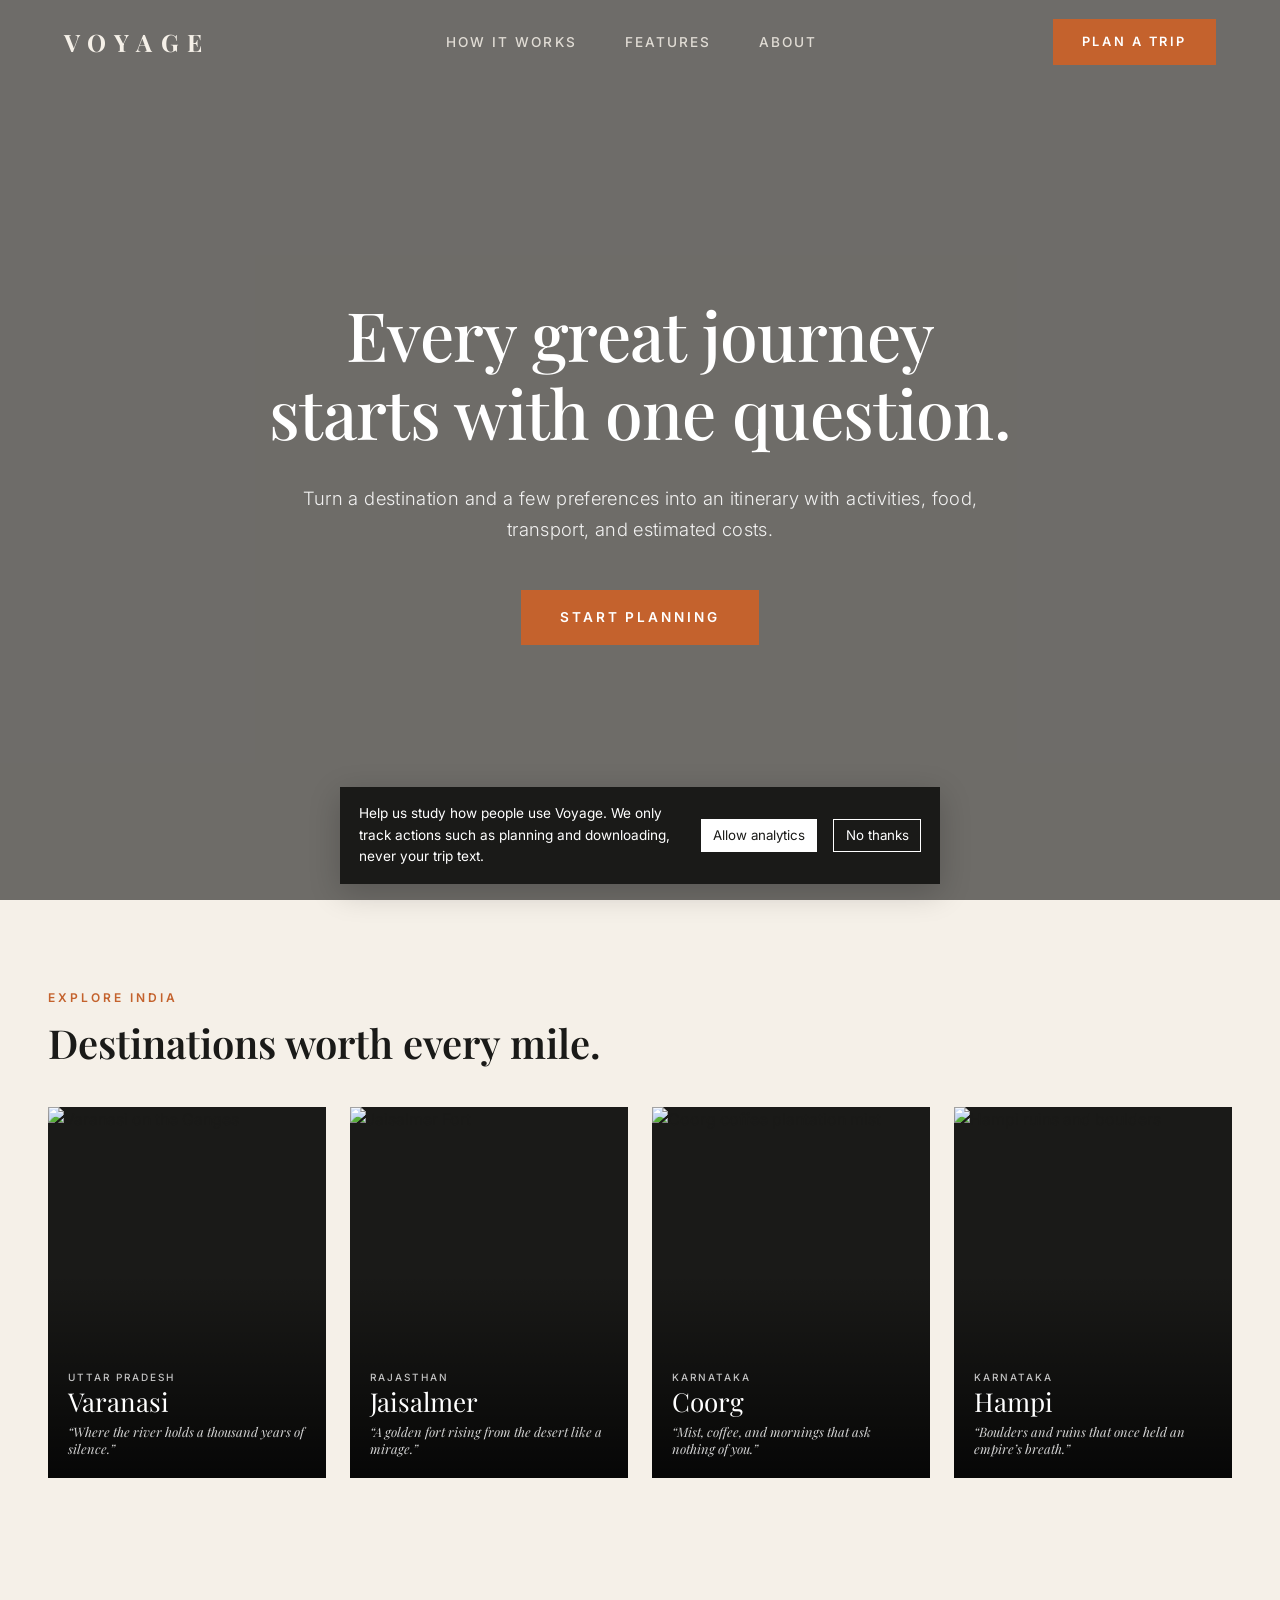
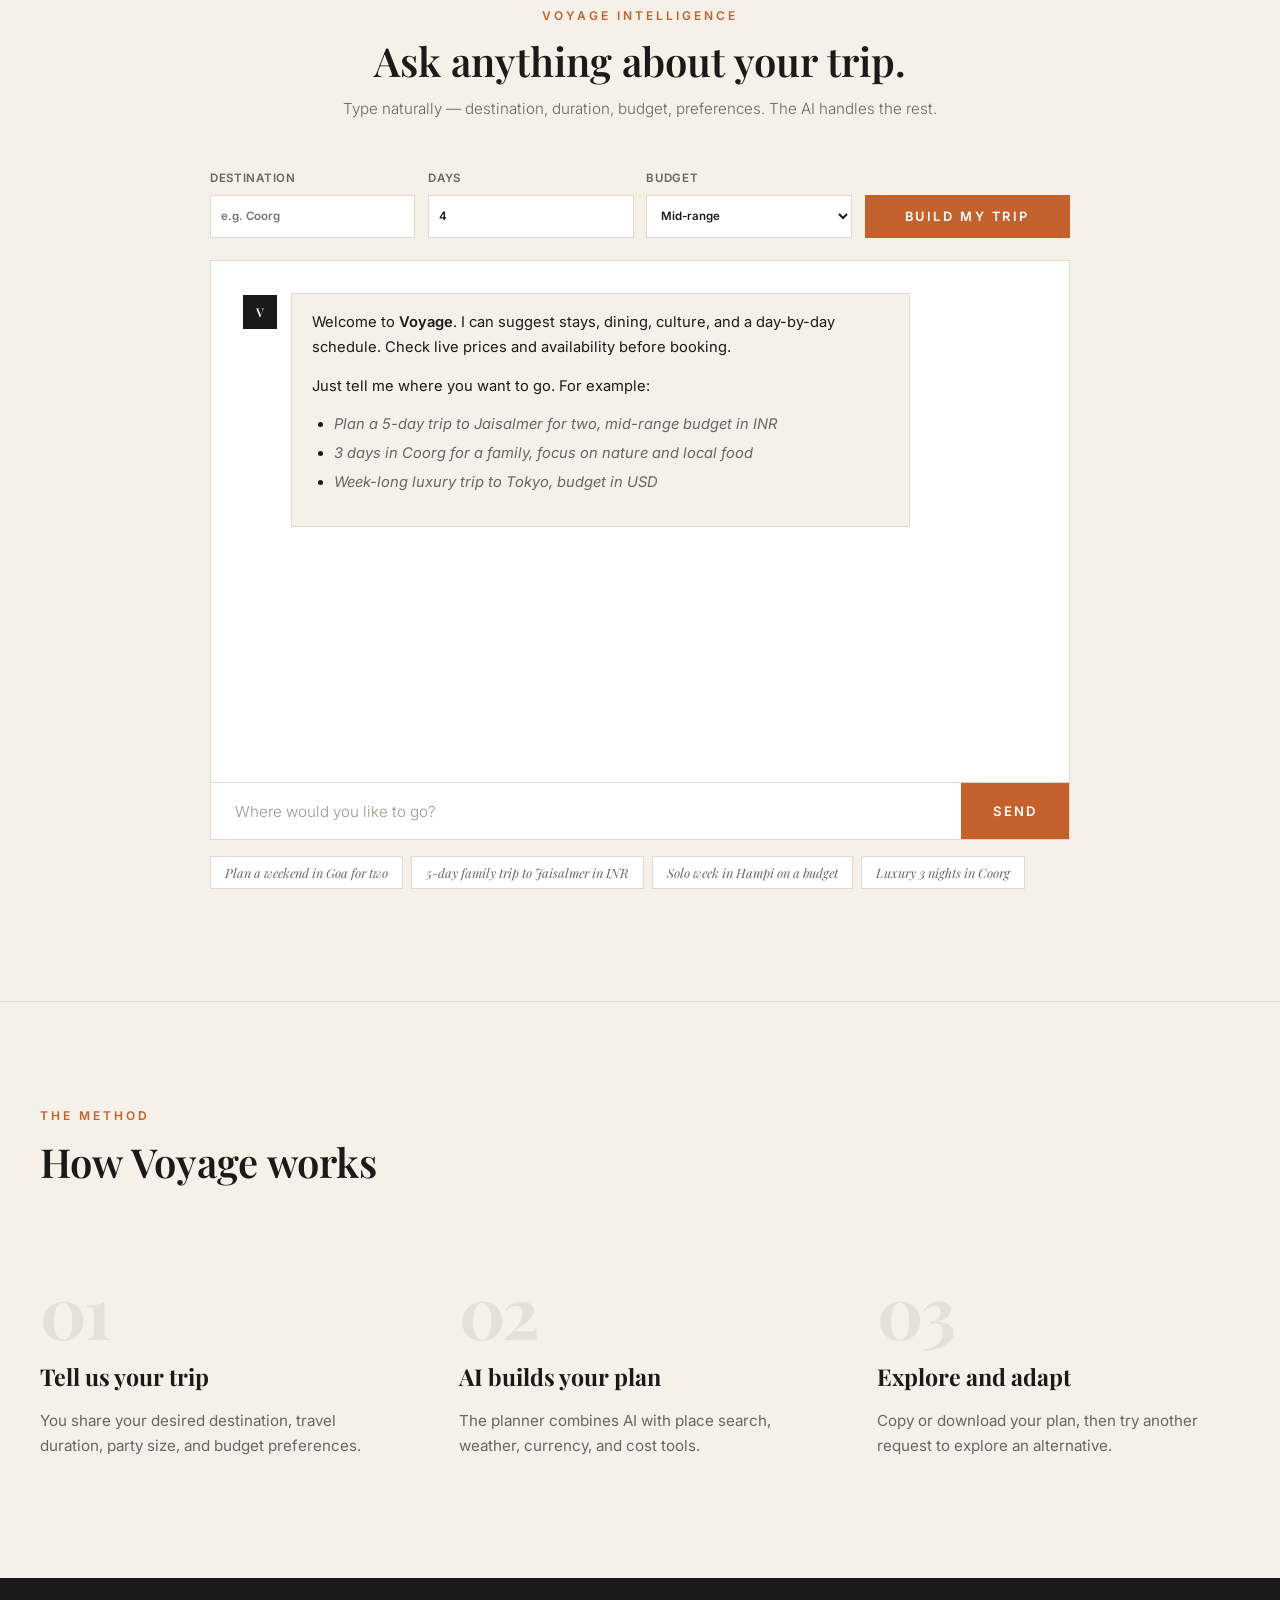
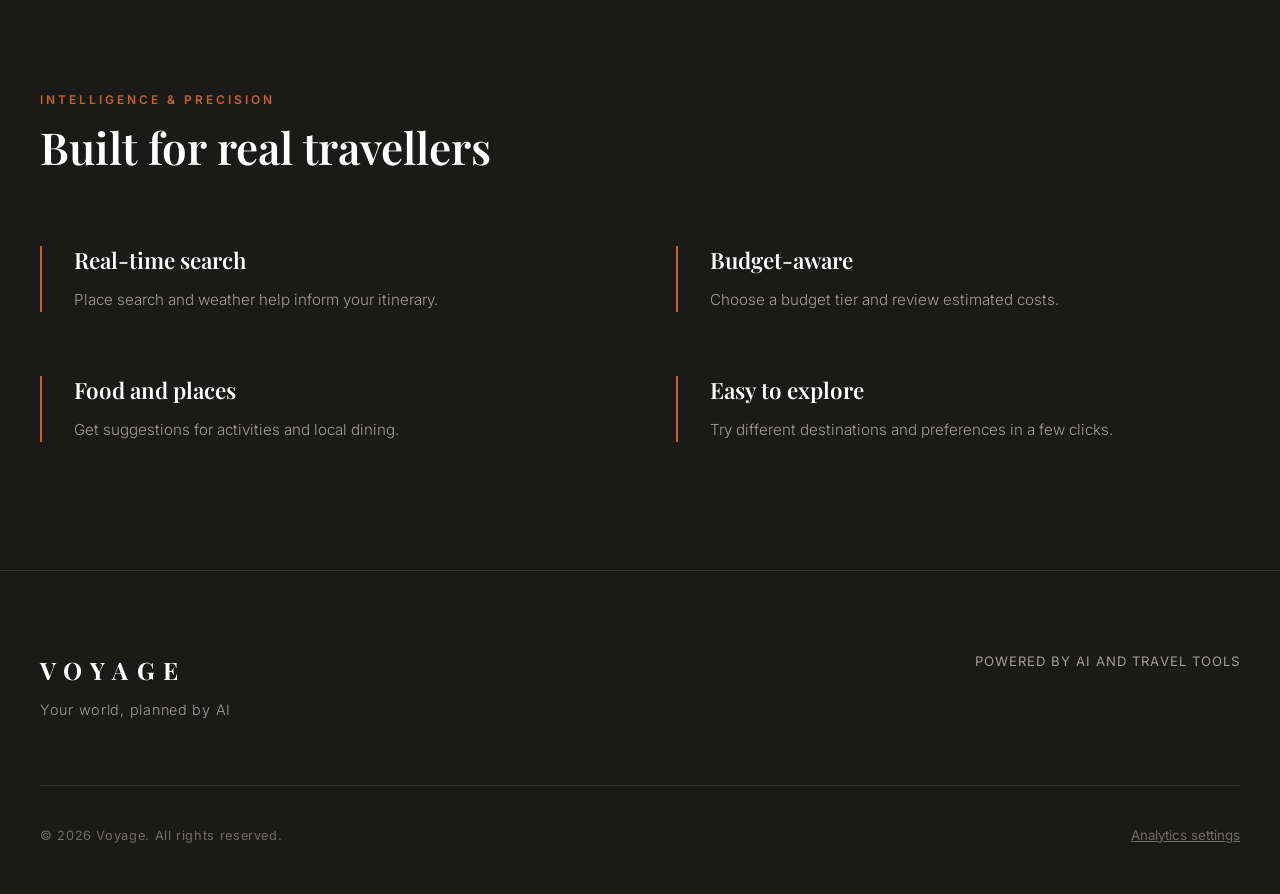
==== commit 8f7e8ff6: "Make trip planner usable and instrument product analytics" ====
--- a/index.html
+++ b/index.html
@@ -6,16 +6,7 @@
   <meta name="viewport" content="width=device-width, initial-scale=1.0">
   <title>VOYAGE — Your world, planned by AI</title>
   <meta name="description"
-    content="Voyage builds your bespoke travel itinerary in seconds. Handcrafted, editorial itineraries powered by real-time intelligence.">
-
-  <!-- Google Analytics 4 -->
-  <script async src="https://www.googletagmanager.com/gtag/js?id=G-SLTC2QK775"></script>
-  <script>
-    window.dataLayer = window.dataLayer || [];
-    function gtag() { dataLayer.push(arguments); }
-    gtag('js', new Date());
-    gtag('config', 'G-SLTC2QK775');
-  </script>
+    content="Build a practical travel itinerary with day-by-day ideas and estimated costs.">
 
   <!-- Google Fonts: Playfair Display & Inter -->
   <link rel="preconnect" href="https://fonts.googleapis.com">
@@ -617,6 +608,8 @@
     .bot-response strong { font-weight: 600; color: var(--text-dark); }
     .bot-response em { font-style: italic; color: var(--text-muted); }
     .bot-response hr { border: none; border-top: 1px solid var(--border-cream); margin: 1.25rem 0; }
+    .bot-response table { border-collapse: collapse; width: 100%; margin: 1rem 0; font-size: 0.82rem; }
+    .bot-response th, .bot-response td { border: 1px solid var(--border-cream); padding: 0.45rem; text-align: left; vertical-align: top; }
     .bot-response .cost-block {
       background-color: var(--bg-dark);
       color: var(--text-light);
@@ -1288,6 +1281,20 @@
         text-align: center;
       }
     }
+
+    .trip-brief { display: grid; grid-template-columns: repeat(4, 1fr); gap: 0.8rem; margin: 0 0 1.4rem; align-items: end; }
+    .trip-brief label { display: block; font-size: 0.72rem; font-weight: 600; letter-spacing: 0.06em; text-transform: uppercase; color: var(--text-muted); }
+    .trip-brief input, .trip-brief select { display: block; width: 100%; margin-top: 0.45rem; min-height: 43px; padding: 0.6rem; border: 1px solid var(--border-cream); background: var(--bg-white); color: var(--text-dark); font: inherit; }
+    .trip-brief button { min-height: 43px; border: 0; cursor: pointer; }
+    .result-actions { margin-top: 1rem; display: flex; flex-wrap: wrap; gap: 0.5rem; }
+    .result-actions button { border: 1px solid var(--border-cream); background: var(--bg-cream); color: var(--text-dark); padding: 0.5rem 0.8rem; cursor: pointer; font: inherit; font-size: 0.8rem; }
+    .result-actions button:disabled { opacity: 0.55; cursor: default; }
+    .analytics-consent { position: fixed; z-index: 1000; left: 1rem; right: 1rem; bottom: 1rem; max-width: 600px; margin: auto; padding: 1rem 1.2rem; background: var(--bg-dark); color: white; box-shadow: 0 8px 30px #0003; display: flex; gap: 1rem; align-items: center; flex-wrap: wrap; font-size: 0.85rem; }
+    .analytics-consent[hidden] { display: none; }
+    .analytics-consent p { flex: 1 1 280px; }
+    .analytics-consent button { padding: 0.45rem 0.7rem; cursor: pointer; border: 1px solid white; background: white; color: var(--bg-dark); }
+    .analytics-consent button:last-child { color: white; background: transparent; }
+    @media (max-width: 740px) { .trip-brief { grid-template-columns: repeat(2, 1fr); } }
 
     /* Print Styles */
     @media print {
@@ -1319,6 +1326,12 @@
 
 <body>
 
+  <div class="analytics-consent" id="analyticsConsent" hidden>
+    <p>Help us study how people use Voyage. We only track actions such as planning and downloading, never your trip text.</p>
+    <button type="button" onclick="setAnalyticsConsent('yes')">Allow analytics</button>
+    <button type="button" onclick="setAnalyticsConsent('no')">No thanks</button>
+  </div>
+
   <!-- 1. NAVBAR -->
   <header class="navbar" id="navbar">
     <a href="#" class="nav-logo">VOYAGE</a>
@@ -1341,7 +1354,7 @@
         <span>starts with one question.</span>
       </h1>
       <p class="hero-subheading">
-        Voyage builds your perfect itinerary in seconds — flights, stays, food, culture, all of it.
+        Turn a destination and a few preferences into an itinerary with activities, food, transport, and estimated costs.
       </p>
       <a href="#planner" class="btn-terracotta hero-cta">Start Planning</a>
     </div>
@@ -1421,6 +1434,13 @@
         <p style="color: var(--text-muted); font-size: 0.95rem; margin-top: 0.75rem; font-weight: 300;">Type naturally — destination, duration, budget, preferences. The AI handles the rest.</p>
       </div>
 
+      <form class="trip-brief" id="tripBrief" onsubmit="submitTripBrief(event)">
+        <label>Destination<input id="briefDestination" name="destination" required maxlength="80" placeholder="e.g. Coorg"></label>
+        <label>Days<input id="briefDays" name="days" type="number" min="1" max="14" value="4" required></label>
+        <label>Budget<select id="briefBudget" name="budget"><option value="budget">Budget</option><option value="mid-range" selected>Mid-range</option><option value="luxury">Luxury</option></select></label>
+        <button class="btn-terracotta" type="submit">Build my trip</button>
+      </form>
+
       <!-- Chat Window -->
       <div class="chat-window" id="chatWindow">
         <div class="chat-messages" id="chatMessages">
@@ -1428,7 +1448,7 @@
           <div class="chat-msg bot" id="welcomeMsg">
             <div class="chat-avatar bot-av">V</div>
             <div class="chat-bubble bot-response">
-              <p>Welcome to <strong>Voyage</strong>. I can plan your complete travel itinerary — flights, stays, dining, culture, and a day-by-day schedule.</p>
+              <p>Welcome to <strong>Voyage</strong>. I can suggest stays, dining, culture, and a day-by-day schedule. Check live prices and availability before booking.</p>
               <p>Just tell me where you want to go. For example:</p>
               <ul>
                 <li><em>Plan a 5-day trip to Jaisalmer for two, mid-range budget in INR</em></li>
@@ -1482,14 +1502,14 @@
         <div class="step-item">
           <div class="step-number">02</div>
           <h3 class="step-title">AI builds your plan</h3>
-          <p class="step-desc">Agents search flights, stays, restaurants, and experiences in real time.</p>
+          <p class="step-desc">The planner combines AI with place search, weather, currency, and cost tools.</p>
         </div>
 
         <!-- Step 3 -->
         <div class="step-item">
           <div class="step-number">03</div>
           <h3 class="step-title">Explore and adapt</h3>
-          <p class="step-desc">Refine any part of the plan with a single message or tailored request.</p>
+          <p class="step-desc">Copy or download your plan, then try another request to explore an alternative.</p>
         </div>
       </div>
     </div>
@@ -1507,25 +1527,25 @@
         <!-- Feature 1 -->
         <div class="feature-item">
           <h3 class="feature-title">Real-time search</h3>
-          <p class="feature-desc">Live flight and hotel data, not cached suggestions.</p>
+          <p class="feature-desc">Place search and weather help inform your itinerary.</p>
         </div>
 
         <!-- Feature 2 -->
         <div class="feature-item">
           <h3 class="feature-title">Budget-aware</h3>
-          <p class="feature-desc">Every recommendation fits your actual budget.</p>
+          <p class="feature-desc">Choose a budget tier and review estimated costs.</p>
         </div>
 
         <!-- Feature 3 -->
         <div class="feature-item">
-          <h3 class="feature-title">Locally curated</h3>
-          <p class="feature-desc">Restaurants and spots locals actually go to.</p>
+          <h3 class="feature-title">Food and places</h3>
+          <p class="feature-desc">Get suggestions for activities and local dining.</p>
         </div>
 
         <!-- Feature 4 -->
         <div class="feature-item">
-          <h3 class="feature-title">Fully adaptable</h3>
-          <p class="feature-desc">Change any part of your plan mid-conversation.</p>
+          <h3 class="feature-title">Easy to explore</h3>
+          <p class="feature-desc">Try different destinations and preferences in a few clicks.</p>
         </div>
       </div>
     </div>
@@ -1540,17 +1560,18 @@
           <div class="footer-tagline">Your world, planned by AI</div>
         </div>
         <div class="footer-meta-right">
-          Built with Claude AI
+          Powered by AI and travel tools
         </div>
       </div>
       <div class="footer-rule"></div>
       <div class="footer-bottom">
-        <div>&copy; 2025 Voyage. All rights reserved.</div>
-        <div>Editorial Travel Intelligence</div>
+        <div>&copy; 2026 Voyage. All rights reserved.</div>
+        <div><button type="button" onclick="openAnalyticsSettings()" style="background:none;border:0;color:inherit;cursor:pointer;text-decoration:underline">Analytics settings</button></div>
       </div>
     </div>
   </footer>
 
+  <script src="/analytics.js"></script>
   <!-- VANILLA JAVASCRIPT -->
   <script>
     // -----------------------------------------------
@@ -1601,6 +1622,7 @@
     // DESTINATION CARD CLICK — pre-fills chat input
     // -----------------------------------------------
     function selectDestination(destinationName) {
+      trackEvent('destination_selected', { destination: destinationName.split(',')[0].toLowerCase() });
       const input = document.getElementById('chatInput');
       input.value = `Plan a trip to ${destinationName}`;
       document.getElementById('planner').scrollIntoView({ behavior: 'smooth' });
@@ -1611,7 +1633,7 @@
     // CHAT SUGGESTION CHIPS
     // -----------------------------------------------
     function useChip(btn) {
-      trackEvent('example_prompt_clicked');
+      trackEvent('example_prompt_clicked', { prompt_position: Array.from(btn.parentElement.children).indexOf(btn) + 1 });
       const input = document.getElementById('chatInput');
       input.value = btn.textContent;
       input.focus();
@@ -1622,35 +1644,52 @@
     // -----------------------------------------------
     function renderMarkdown(md) {
       if (!md || !md.trim()) return '<p>No content returned.</p>';
-
-      let html = md
-        // Horizontal rules
-        .replace(/^---+$/gm, '<hr>')
-        // H1
-        .replace(/^# (.+)$/gm, '<h1>$1</h1>')
-        // H2
-        .replace(/^## (.+)$/gm, '<h2>$2</h2>'.replace('$2', '$1'))
-        // H3
-        .replace(/^### (.+)$/gm, '<h3>$1</h3>')
-        // H4
-        .replace(/^#### (.+)$/gm, '<h4>$1</h4>')
-        // Bold
+      const inline = text => escapeHtml(text)
+        .replace(/\*\*\*(.+?)\*\*\*/g, '<strong><em>$1</em></strong>')
         .replace(/\*\*(.+?)\*\*/g, '<strong>$1</strong>')
-        // Italic
         .replace(/\*(.+?)\*/g, '<em>$1</em>')
-        // Unordered list items
-        .replace(/^[ \t]*[\*\-] (.+)$/gm, '<li>$1</li>')
-        // Ordered list items
-        .replace(/^[ \t]*\d+\. (.+)$/gm, '<li>$1</li>')
-        // Wrap consecutive <li> in <ul>
-        .replace(/(<li>[\s\S]*?<\/li>)(\s*(?=<li>|$))/g, '$1')
-        .replace(/((?:<li>[\s\S]*?<\/li>\s*)+)/gm, '<ul>$1</ul>')
-        // Paragraphs: double newlines
-        .replace(/\n\n+/g, '</p><p>')
-        // Single newlines to <br> within paragraphs
-        .replace(/([^>])\n([^<])/g, '$1<br>$2');
-
-      return `<p>${html}</p>`;
+        .replace(/`(.+?)`/g, '<code>$1</code>');
+      const lines = md.split(/\r?\n/);
+      const result = [];
+      let paragraph = [];
+      let list = [];
+      let listType = 'ul';
+      const flushParagraph = () => { if (paragraph.length) result.push(`<p>${paragraph.map(inline).join('<br>')}</p>`); paragraph = []; };
+      const flushList = () => { if (list.length) result.push(`<${listType}>${list.map(item => `<li>${inline(item)}</li>`).join('')}</${listType}>`); list = []; };
+      for (let i = 0; i < lines.length; i++) {
+        const line = lines[i].trim();
+        if (!line) { flushParagraph(); flushList(); continue; }
+        if (/^\|.*\|$/.test(line) && /^\|[\s:|-]+\|$/.test((lines[i + 1] || '').trim())) {
+          flushParagraph(); flushList();
+          const cells = row => row.slice(1, -1).split('|').map(cell => cell.trim());
+          const header = cells(line).map(cell => `<th>${inline(cell)}</th>`).join('');
+          const rows = [];
+          i++;
+          while (i + 1 < lines.length && /^\|.*\|$/.test(lines[i + 1].trim())) {
+            i++;
+            rows.push(`<tr>${cells(lines[i].trim()).map(cell => `<td>${inline(cell)}</td>`).join('')}</tr>`);
+          }
+          result.push(`<table><thead><tr>${header}</tr></thead><tbody>${rows.join('')}</tbody></table>`);
+          continue;
+        }
+        const heading = line.match(/^(#{1,4})\s+(.+)$/);
+        if (heading) { flushParagraph(); flushList(); result.push(`<h${heading[1].length}>${inline(heading[2])}</h${heading[1].length}>`); continue; }
+        if (/^[-*_]{3,}$/.test(line)) { flushParagraph(); flushList(); result.push('<hr>'); continue; }
+        const bullet = line.match(/^[-*]\s+(.+)$/);
+        const numbered = line.match(/^\d+\.\s+(.+)$/);
+        if (bullet || numbered) {
+          flushParagraph();
+          const type = numbered ? 'ol' : 'ul';
+          if (list.length && listType !== type) flushList();
+          listType = type;
+          list.push((bullet || numbered)[1]);
+          continue;
+        }
+        flushList();
+        paragraph.push(line.replace(/^>\s*/, ''));
+      }
+      flushParagraph(); flushList();
+      return result.join('');
     }
 
     // -----------------------------------------------
@@ -1660,9 +1699,21 @@
     let lastRawText = '';
 
     function trackEvent(name, params = {}) {
-      if (typeof window.gtag === 'function') {
-        window.gtag('event', name, params);
-      }
+      if (typeof window.analyticsTrack === 'function') window.analyticsTrack(name, params);
+    }
+
+    function escapeHtml(text) {
+      return String(text).replace(/[&<>"']/g, char => ({ '&': '&amp;', '<': '&lt;', '>': '&gt;', '"': '&quot;', "'": '&#39;' })[char]);
+    }
+
+    function submitTripBrief(event) {
+      event.preventDefault();
+      const destination = document.getElementById('briefDestination').value.trim();
+      const days = Number(document.getElementById('briefDays').value);
+      const budget = document.getElementById('briefBudget').value;
+      if (!destination || !Number.isInteger(days) || days < 1 || days > 14) return;
+      document.getElementById('chatInput').value = `Plan a ${days}-day ${budget} trip to ${destination}. Include a day-by-day itinerary, places to visit, food, transport, and estimated costs.`;
+      sendChatMessage('brief', { duration_days: days, budget_tier: budget });
     }
 
     // -----------------------------------------------
@@ -1737,7 +1788,7 @@
     // -----------------------------------------------
     // SEND MESSAGE & CALL BACKEND
     // -----------------------------------------------
-    async function sendChatMessage() {
+    async function sendChatMessage(source = 'chat', extraProperties = {}) {
       if (isBotThinking) return;
 
       const input = document.getElementById('chatInput');
@@ -1746,7 +1797,7 @@
       if (!userText) return;
 
       // Show user message
-      appendMessage('user', `<em>${userText}</em>`);
+      appendMessage('user', `<em>${escapeHtml(userText)}</em>`);
       input.value = '';
       input.style.height = 'auto';
 
@@ -1757,6 +1808,8 @@
 
       // Show typing animation
       showTyping();
+      const startedAt = performance.now();
+      trackEvent('plan_started', { source, ...extraProperties });
 
       // Scroll planner into view
       document.getElementById('planner').scrollIntoView({ behavior: 'smooth', block: 'start' });
@@ -1782,36 +1835,38 @@
 
           if (!rawAnswer.trim() || rawAnswer.trim() === 'Itinerary generated successfully.') {
             appendMessage('bot', `<p>The agent returned no itinerary. This may be a rate-limit issue with the Gemini API. Please wait a moment and try again.</p>`);
+            trackEvent('plan_failed', { source, reason: 'empty_response' });
           } else {
             let botHtml = renderMarkdown(rawAnswer);
             if (pdfUrl) {
               botHtml += `
                 <div style="margin-top: 1.5rem; padding-top: 1rem; border-top: 1px dashed var(--border-cream); display: flex; align-items: center; justify-content: space-between; gap: 1rem; flex-wrap: wrap;">
                   <span style="font-size: 0.82rem; color: var(--text-muted); font-weight: 500;">📄 Complete PDF Itinerary Ready</span>
-                  <a href="${pdfUrl}" target="_blank" download class="btn-terracotta" onclick="trackEvent('pdf_downloaded', { download_type: 'pdf' })" style="padding: 10px 22px; font-size: 0.78rem; display: inline-flex; align-items: center; gap: 8px; text-decoration: none;">
+                  <a href="${pdfUrl}" target="_blank" download class="btn-terracotta" onclick="trackEvent('plan_downloaded', { format: 'pdf' })" style="padding: 10px 22px; font-size: 0.78rem; display: inline-flex; align-items: center; gap: 8px; text-decoration: none;">
                     <svg width="15" height="15" viewBox="0 0 24 24" fill="none" stroke="currentColor" stroke-width="2.2" stroke-linecap="round" stroke-linejoin="round"><path d="M21 15v4a2 2 0 0 1-2 2H5a2 2 0 0 1-2-2v-4"/><polyline points="7 10 12 15 17 10"/><line x1="12" y1="15" x2="12" y2="3"/></svg>
                     Download PDF Itinerary
                   </a>
                 </div>
               `;
             }
+            botHtml += `<div class="result-actions"><button type="button" onclick="copyItinerary()">Copy plan</button><button type="button" onclick="ratePlan(this, 'helpful')">Helpful</button><button type="button" onclick="ratePlan(this, 'not_helpful')">Needs work</button></div>`;
             appendMessage('bot', botHtml);
-            trackEvent('trip_generated');
+            trackEvent('plan_generated', { source, duration_seconds: Math.round((performance.now() - startedAt) / 1000), pdf_available: Boolean(pdfUrl), ...extraProperties });
           }
         } else {
           const errData = await response.json().catch(() => ({}));
-          const errMsg = errData.error || response.statusText || 'Unknown error';
+          const errMsg = escapeHtml(errData.detail || response.statusText || 'Unknown error');
           appendMessage('bot', `
             <p><strong>Agent Notice:</strong> ${errMsg}</p>
-            ${errMsg.includes('429') || errMsg.includes('quota') ? `<p>You have hit the Gemini free-tier daily quota (20 requests/day). Please wait until tomorrow or upgrade your plan at <a href="https://aistudio.google.com" target="_blank" style="color: var(--accent-terracotta);">aistudio.google.com</a>.</p>` : ''}
           `);
+          trackEvent('plan_failed', { source, reason: `http_${response.status}` });
         }
       } catch (err) {
         removeTyping();
         appendMessage('bot', `
-          <p><strong>Connection Error.</strong> Could not reach the backend at <code>http://localhost:8000/query</code>.</p>
-          <p>Make sure the backend is running: <code>uv run uvicorn main:app --reload --port 8000</code></p>
+          <p><strong>Connection Error.</strong> The planner is unavailable right now. Please try again.</p>
         `);
+        trackEvent('plan_failed', { source, reason: 'network' });
       } finally {
         isBotThinking = false;
         sendBtn.disabled = false;
@@ -1829,10 +1884,26 @@
     function copyItinerary() {
       if (lastRawText) {
         navigator.clipboard.writeText(lastRawText)
-          .then(() => alert('Itinerary copied to clipboard.'))
+          .then(() => { trackEvent('plan_copied'); alert('Itinerary copied to clipboard.'); })
           .catch(() => alert('Could not copy. Please select and copy manually.'));
       }
     }
+
+    function ratePlan(button, rating) {
+      button.parentElement.querySelectorAll('button').forEach(item => {
+        if (item.textContent === 'Helpful' || item.textContent === 'Needs work') item.disabled = true;
+      });
+      trackEvent('plan_feedback_submitted', { rating });
+      button.textContent = 'Thanks for your feedback';
+    }
+
+    const plannerObserver = new IntersectionObserver(entries => {
+      if (entries.some(entry => entry.isIntersecting)) {
+        trackEvent('planner_opened');
+        plannerObserver.disconnect();
+      }
+    }, { threshold: 0.25 });
+    plannerObserver.observe(document.getElementById('planner'));
   </script>
 </body>
 
